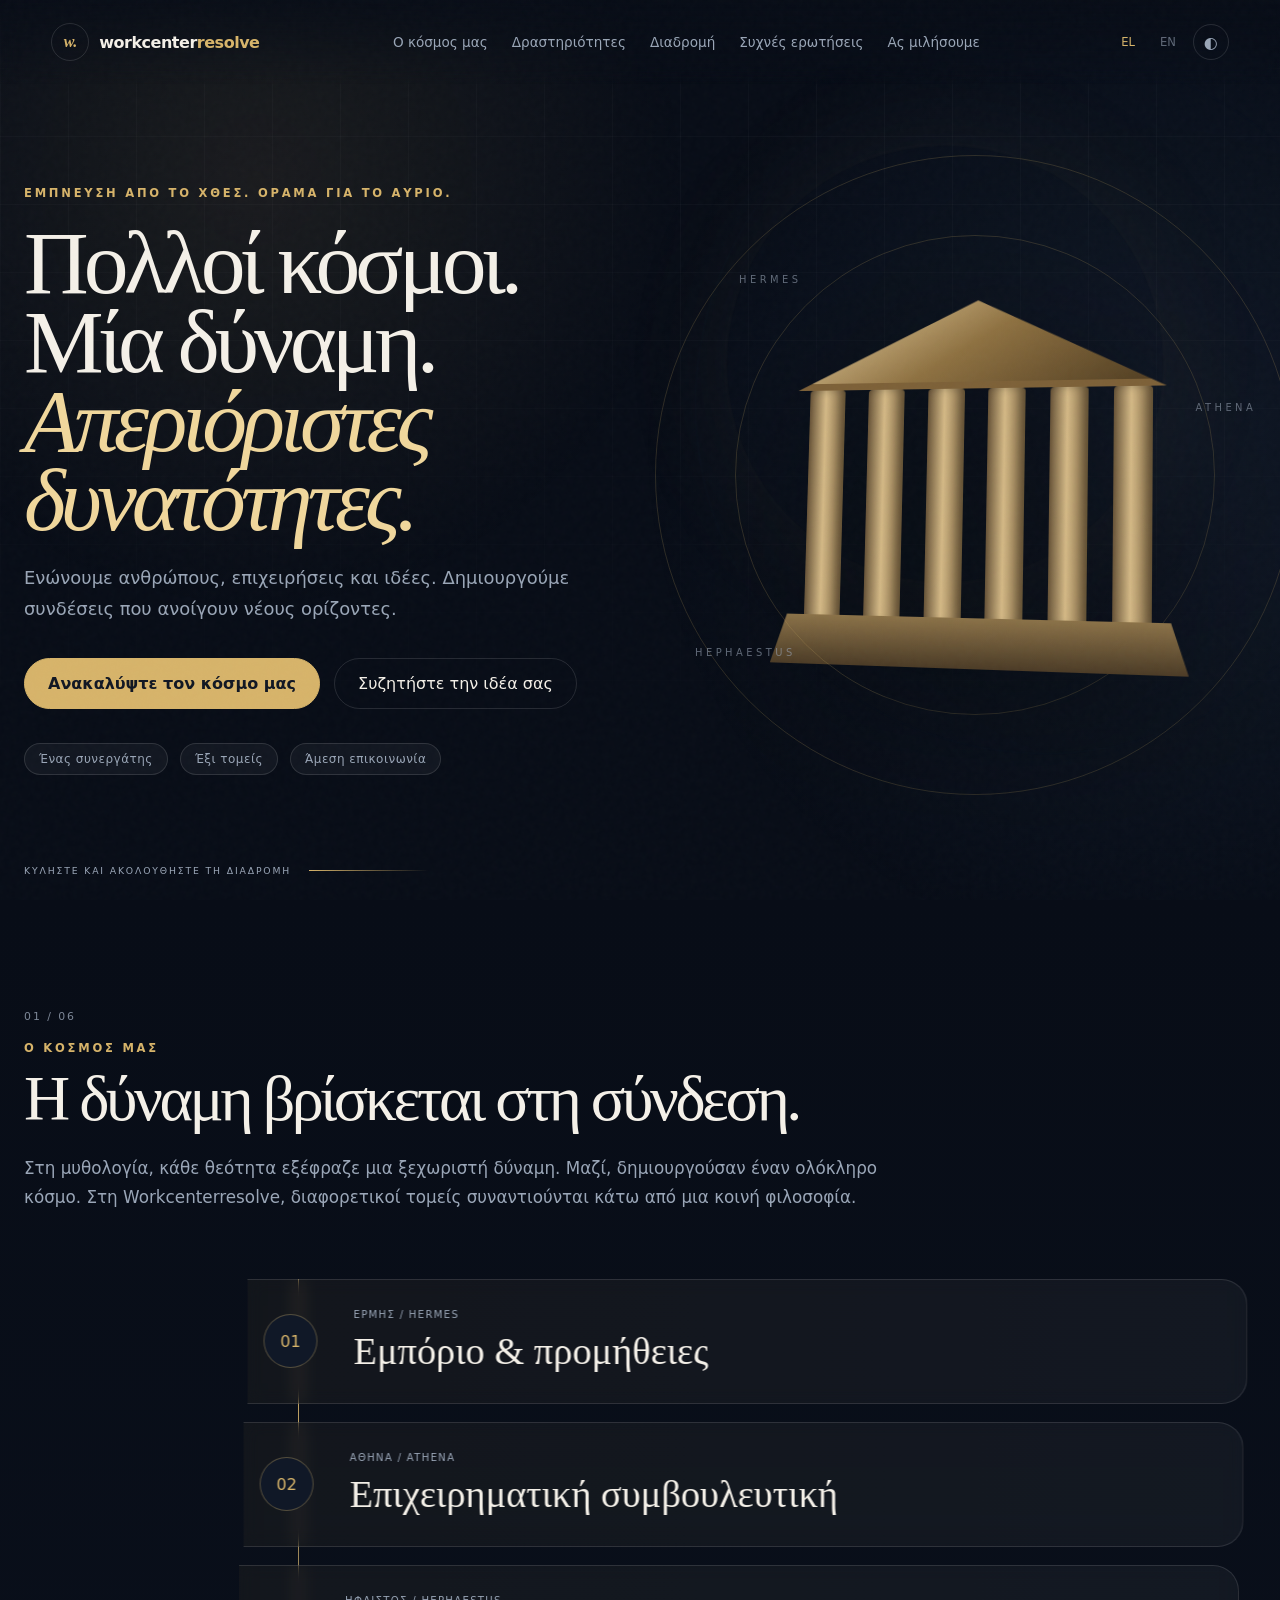
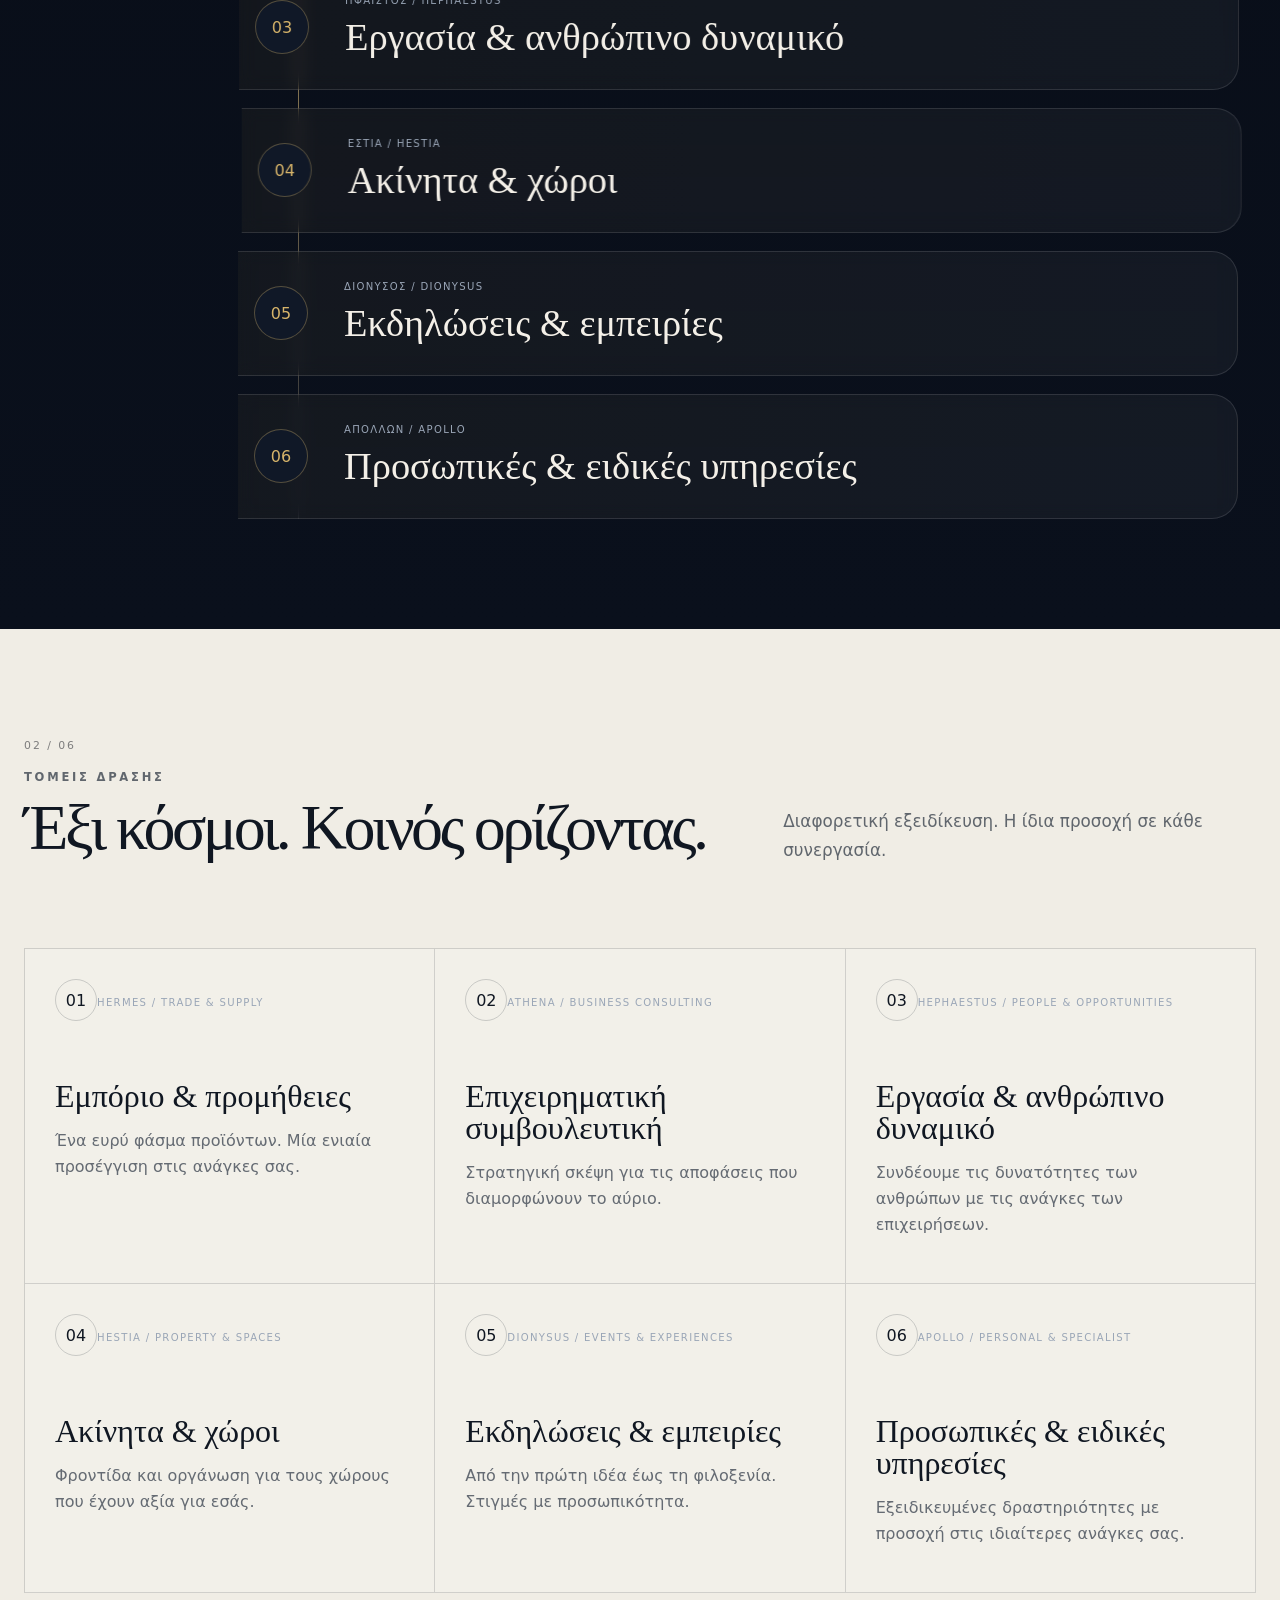
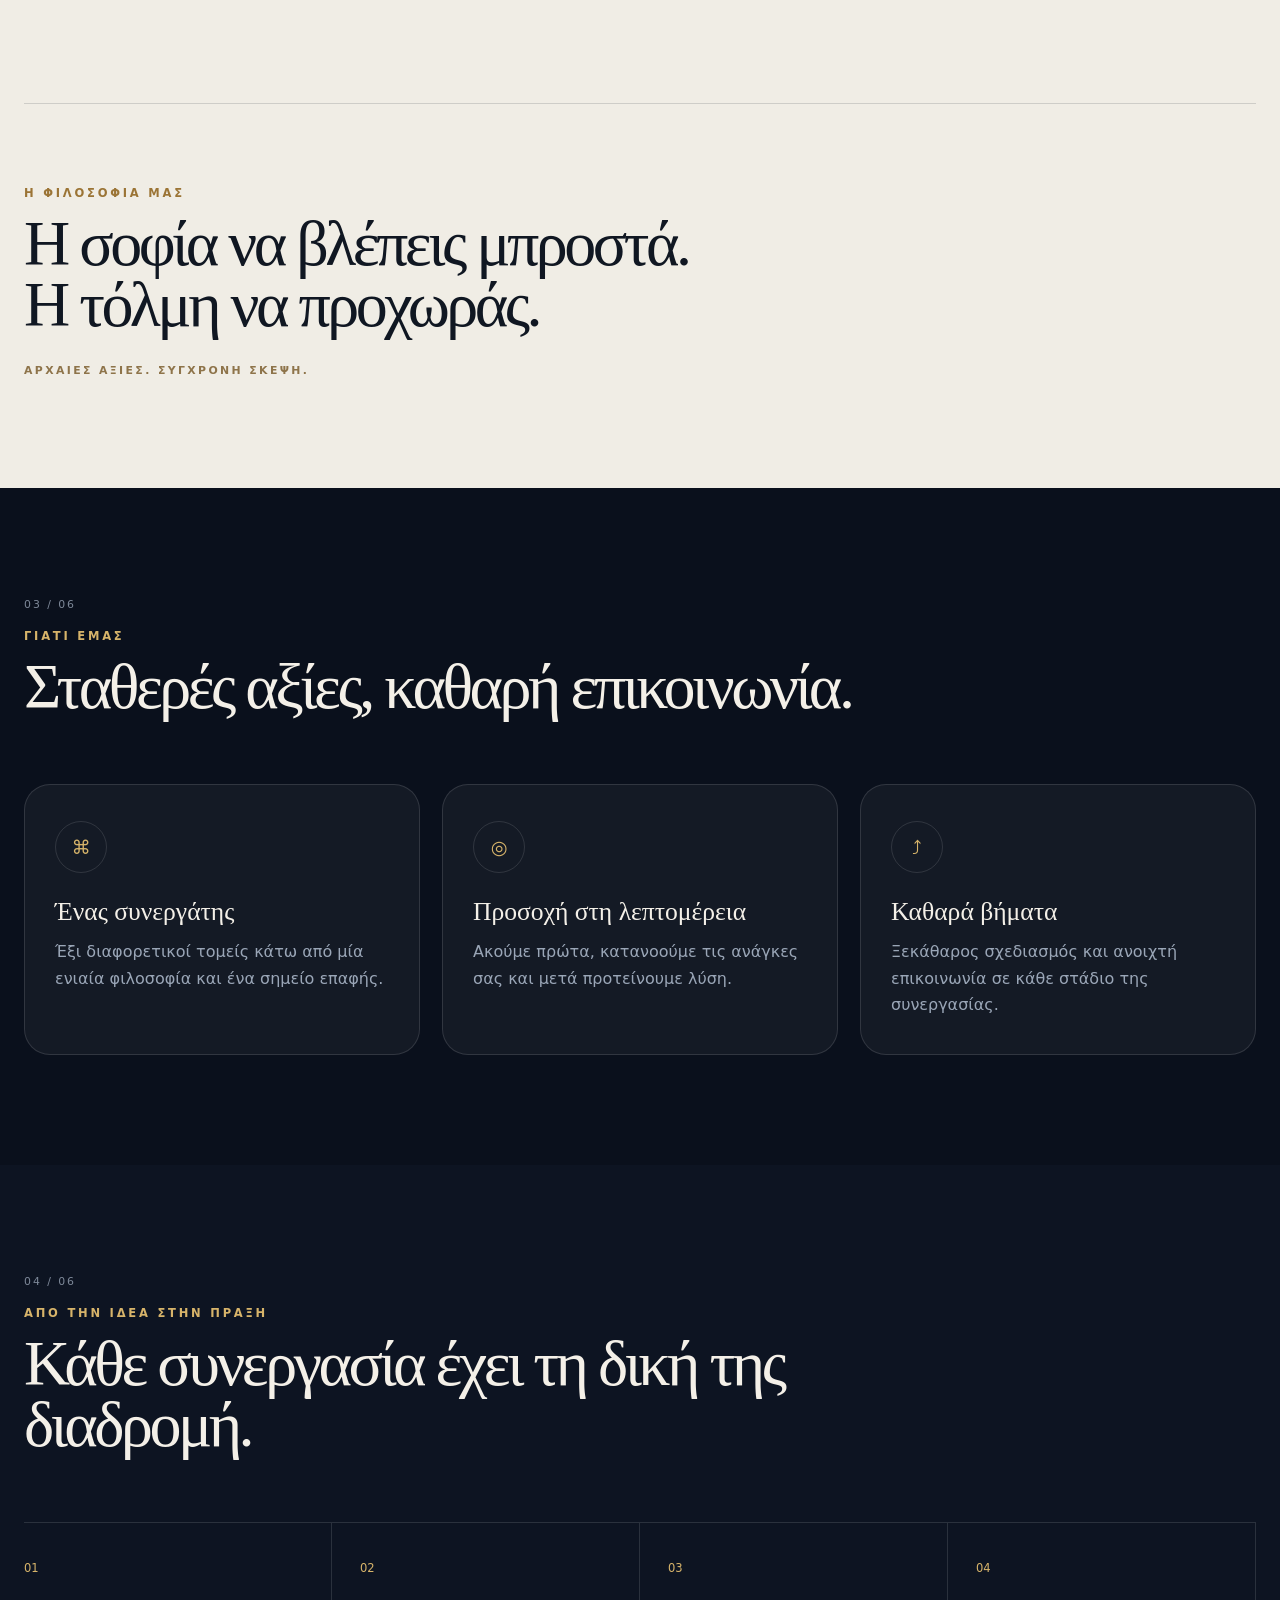
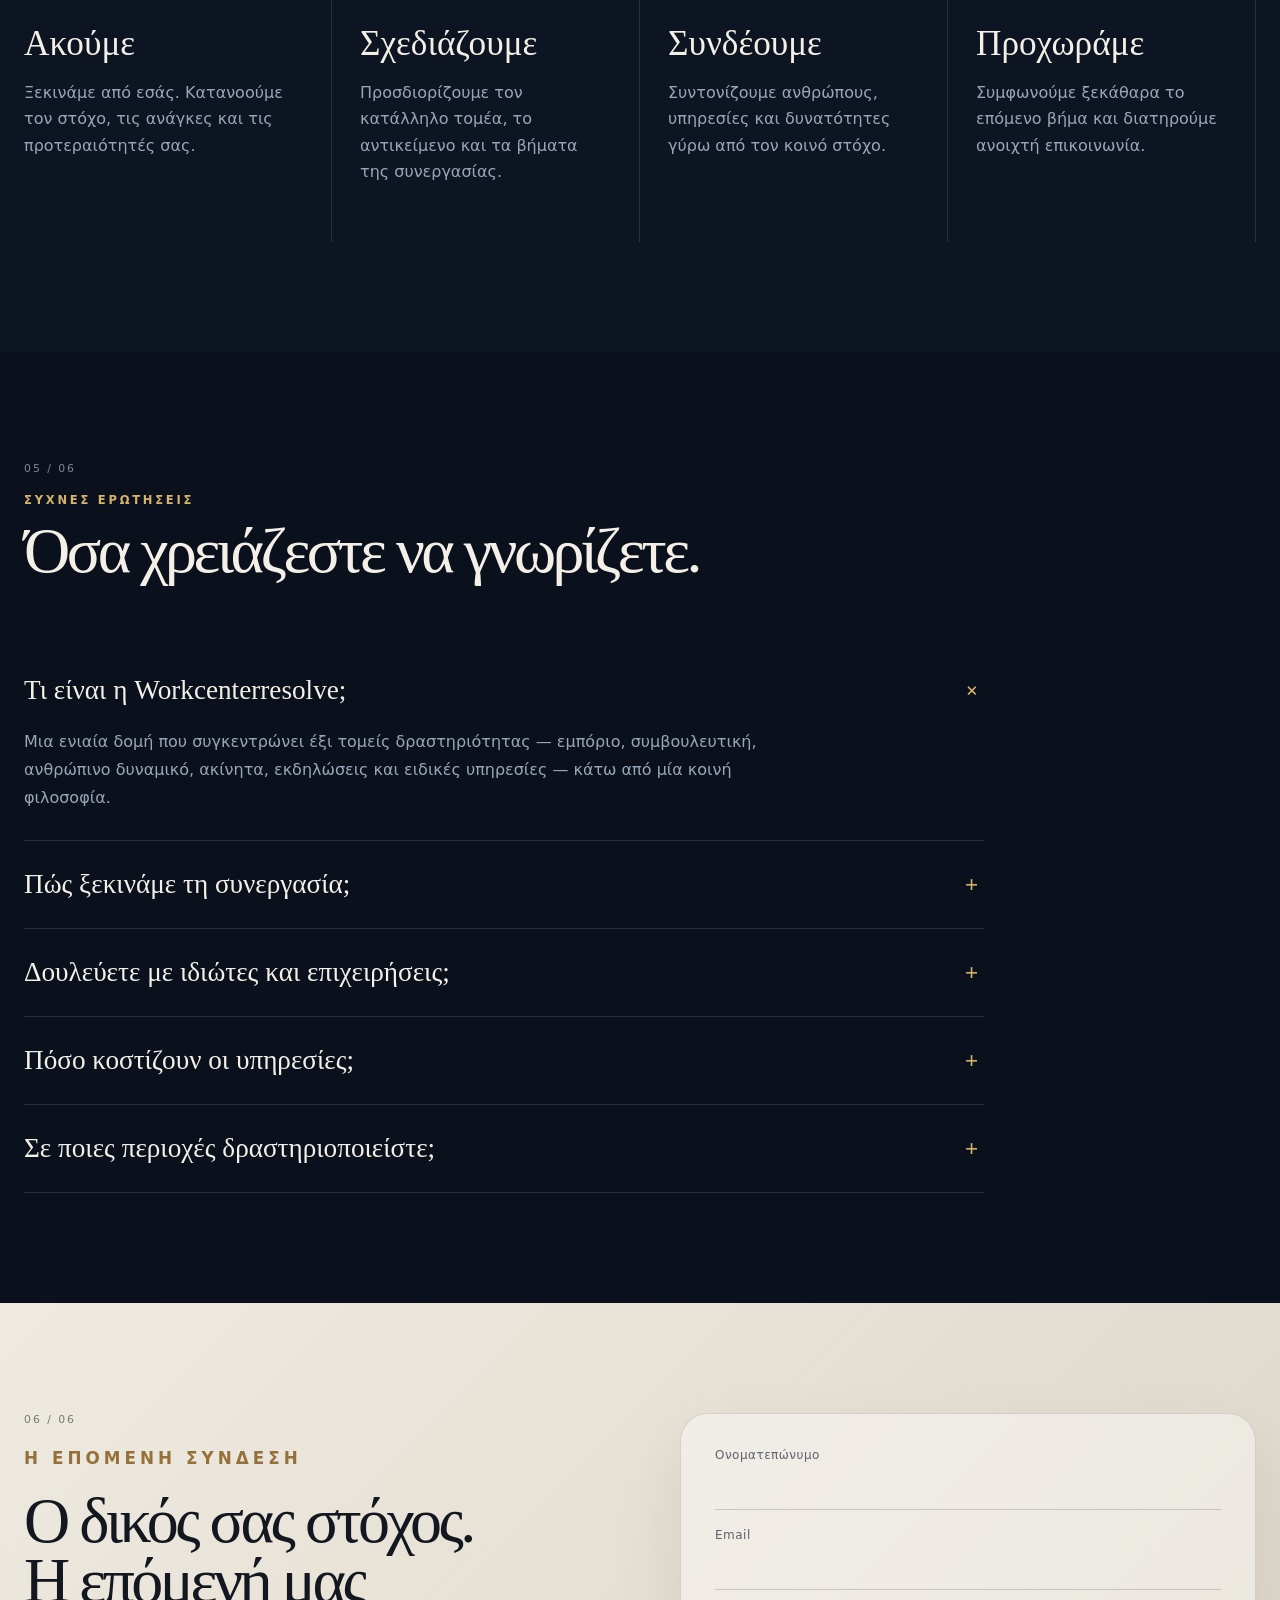
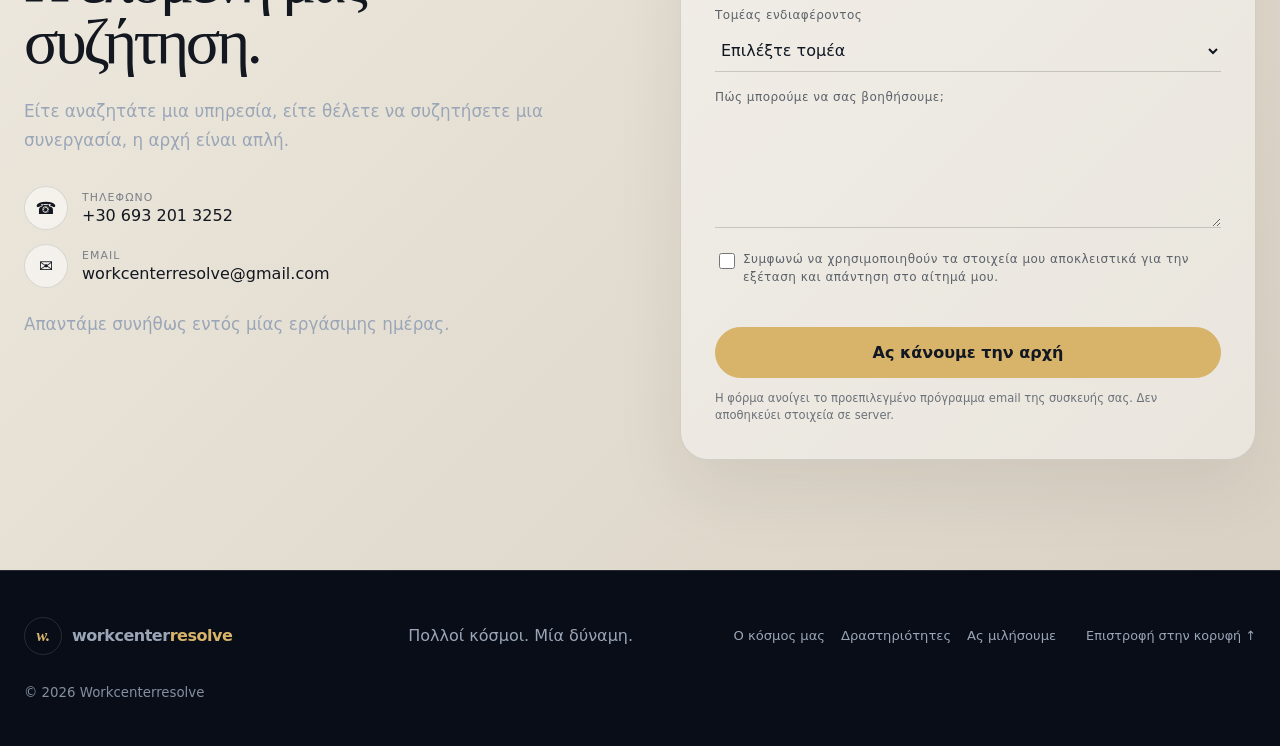
==== index.html @ c51d297a "Add Workcenterresolve bilingual static site Enriched, user-friendly site: EL/EN switch, light/dark t" ====
<!doctype html>
<html lang="el" data-lang="el">
<head>
  <meta charset="utf-8" />
  <meta name="viewport" content="width=device-width,initial-scale=1,viewport-fit=cover" />
  <meta name="theme-color" content="#080d17" />
  <meta name="description" content="Workcenterresolve — People. Business. Possibilities. Έξι τομείς, μία κοινή φιλοσοφία. Ένας κόσμος δυνατοτήτων." />
  <meta name="keywords" content="workcenterresolve, εμπόριο, συμβουλευτική, ανθρώπινο δυναμικό, ακίνητα, εκδηλώσεις, υπηρεσίες" />
  <meta property="og:type" content="website" />
  <meta property="og:title" content="Workcenterresolve — Ένας κόσμος δυνατοτήτων" />
  <meta property="og:description" content="Ενώνουμε ανθρώπους, επιχειρήσεις και ιδέες. Έξι τομείς δράσης, μία ενιαία προσέγγιση." />
  <meta property="og:image" content="assets/og.svg" />
  <meta name="twitter:card" content="summary_large_image" />
  <title>Workcenterresolve — Ένας κόσμος δυνατοτήτων</title>
  <link rel="icon" href="assets/favicon.svg" type="image/svg+xml" />
  <link rel="stylesheet" href="assets/style.css" />
</head>
<body>
  <a class="skip-link" href="#main" data-i18n="a11y.skip">Μετάβαση στο περιεχόμενο</a>
  <div class="noise" aria-hidden="true"></div>
  <div class="progress" id="progress" aria-hidden="true"></div>

  <header class="site-header" id="top">
    <a class="brand" href="#top" aria-label="Workcenterresolve">
      <span class="brand-mark">w.</span>
      <span class="brand-name">workcenter<span>resolve</span></span>
    </a>

    <nav class="desktop-nav" aria-label="Κύρια πλοήγηση">
      <a href="#world" data-i18n="nav.world">Ο κόσμος μας</a>
      <a href="#domains" data-i18n="nav.domains">Δραστηριότητες</a>
      <a href="#process" data-i18n="nav.process">Διαδρομή</a>
      <a href="#faq" data-i18n="nav.faq">Συχνές ερωτήσεις</a>
      <a href="#contact" data-i18n="nav.contact">Ας μιλήσουμε</a>
    </nav>

    <div class="header-actions">
      <button class="lang-btn active" type="button" data-lang-switch="el" aria-label="Ελληνικά">EL</button>
      <button class="lang-btn" type="button" data-lang-switch="en" aria-label="English">EN</button>
      <button class="theme-btn" id="themeBtn" type="button" aria-label="Εναλλαγή φωτεινής/σκοτεινής προβολής" title="Light / Dark">
        <span class="theme-icon" aria-hidden="true">◐</span>
      </button>
      <button class="menu-btn" id="menuBtn" aria-label="Μενού" aria-expanded="false">
        <span></span><span></span>
      </button>
    </div>
  </header>

  <div class="mobile-menu" id="mobileMenu" aria-hidden="true">
    <a href="#world" data-i18n="nav.world">Ο κόσμος μας</a>
    <a href="#domains" data-i18n="nav.domains">Δραστηριότητες</a>
    <a href="#process" data-i18n="nav.process">Διαδρομή</a>
    <a href="#faq" data-i18n="nav.faq">Συχνές ερωτήσεις</a>
    <a href="#contact" data-i18n="nav.contact">Ας μιλήσουμε</a>
  </div>

  <main id="main">
    <section class="hero" aria-labelledby="hero-title">
      <div class="hero-grid" aria-hidden="true"></div>
      <div class="orb orb-a" aria-hidden="true"></div>
      <div class="orb orb-b" aria-hidden="true"></div>

      <div class="hero-copy">
        <p class="eyebrow" data-i18n="hero.kicker">ΕΜΠΝΕΥΣΗ ΑΠΟ ΤΟ ΧΘΕΣ. ΟΡΑΜΑ ΓΙΑ ΤΟ ΑΥΡΙΟ.</p>
        <h1 id="hero-title">
          <span data-i18n="hero.line1">Πολλοί κόσμοι.</span>
          <span data-i18n="hero.line2">Μία δύναμη.</span>
          <em data-i18n="hero.line3">Απεριόριστες δυνατότητες.</em>
        </h1>
        <p class="hero-text" data-i18n="hero.text">
          Ενώνουμε ανθρώπους, επιχειρήσεις και ιδέες. Δημιουργούμε συνδέσεις που ανοίγουν νέους ορίζοντες.
        </p>
        <div class="hero-actions">
          <a class="btn primary" href="#world" data-i18n="hero.cta1">Ανακαλύψτε τον κόσμο μας</a>
          <a class="btn ghost" href="#contact" data-i18n="hero.cta2">Συζητήστε την ιδέα σας</a>
        </div>
        <ul class="hero-badges">
          <li data-i18n="badge.one">Ένας συνεργάτης</li>
          <li data-i18n="badge.two">Έξι τομείς</li>
          <li data-i18n="badge.three">Άμεση επικοινωνία</li>
        </ul>
      </div>

      <div class="mythic-stage" aria-hidden="true">
        <div class="halo halo-1"></div>
        <div class="halo halo-2"></div>
        <div class="temple">
          <div class="pediment"></div>
          <div class="columns">
            <i></i><i></i><i></i><i></i><i></i><i></i>
          </div>
          <div class="base"></div>
        </div>
        <div class="floating-word fw1">HERMES</div>
        <div class="floating-word fw2">ATHENA</div>
        <div class="floating-word fw3">HEPHAESTUS</div>
      </div>

      <div class="scroll-cue">
        <span data-i18n="hero.scroll">ΚΥΛΗΣΤΕ ΚΑΙ ΑΚΟΛΟΥΘΗΣΤΕ ΤΗ ΔΙΑΔΡΟΜΗ</span>
        <div class="scroll-line"></div>
      </div>
    </section>

    <section class="journey" id="world">
      <div class="section-head">
        <span class="section-index">01 / 06</span>
        <p class="eyebrow" data-i18n="world.kicker">Ο ΚΟΣΜΟΣ ΜΑΣ</p>
        <h2 data-i18n="world.title">Η δύναμη βρίσκεται στη σύνδεση.</h2>
        <p data-i18n="world.text">
          Στη μυθολογία, κάθε θεότητα εξέφραζε μια ξεχωριστή δύναμη. Μαζί, δημιουργούσαν έναν ολόκληρο κόσμο.
          Στη Workcenterresolve, διαφορετικοί τομείς συναντιούνται κάτω από μια κοινή φιλοσοφία.
        </p>
      </div>

      <div class="path-wrap">
        <div class="path-line" aria-hidden="true"></div>
        <article class="deity-card reveal" data-depth="0.8">
          <span class="num">01</span><div><small>ΕΡΜΗΣ / HERMES</small><h3 data-i18n="domain.trade">Εμπόριο &amp; προμήθειες</h3></div>
        </article>
        <article class="deity-card reveal" data-depth="1.0">
          <span class="num">02</span><div><small>ΑΘΗΝΑ / ATHENA</small><h3 data-i18n="domain.consulting">Επιχειρηματική συμβουλευτική</h3></div>
        </article>
        <article class="deity-card reveal" data-depth="1.2">
          <span class="num">03</span><div><small>ΗΦΑΙΣΤΟΣ / HEPHAESTUS</small><h3 data-i18n="domain.people">Εργασία &amp; ανθρώπινο δυναμικό</h3></div>
        </article>
        <article class="deity-card reveal" data-depth="0.9">
          <span class="num">04</span><div><small>ΕΣΤΙΑ / HESTIA</small><h3 data-i18n="domain.property">Ακίνητα &amp; χώροι</h3></div>
        </article>
        <article class="deity-card reveal" data-depth="1.1">
          <span class="num">05</span><div><small>ΔΙΟΝΥΣΟΣ / DIONYSUS</small><h3 data-i18n="domain.events">Εκδηλώσεις &amp; εμπειρίες</h3></div>
        </article>
        <article class="deity-card reveal" data-depth="1.3">
          <span class="num">06</span><div><small>ΑΠΟΛΛΩΝ / APOLLO</small><h3 data-i18n="domain.special">Προσωπικές &amp; ειδικές υπηρεσίες</h3></div>
        </article>
      </div>
    </section>

    <section class="domains" id="domains">
      <div class="section-head split">
        <div>
          <span class="section-index">02 / 06</span>
          <p class="eyebrow" data-i18n="domains.kicker">ΤΟΜΕΙΣ ΔΡΑΣΗΣ</p>
          <h2 data-i18n="domains.title">Έξι κόσμοι. Κοινός ορίζοντας.</h2>
        </div>
        <p data-i18n="domains.text">Διαφορετική εξειδίκευση. Η ίδια προσοχή σε κάθε συνεργασία.</p>
      </div>

      <div class="domain-grid">
        <article class="domain-tile reveal">
          <span>01</span><small>HERMES / TRADE &amp; SUPPLY</small>
          <h3 data-i18n="domain.trade">Εμπόριο &amp; προμήθειες</h3>
          <p data-i18n="domain.tradeText">Ένα ευρύ φάσμα προϊόντων. Μία ενιαία προσέγγιση στις ανάγκες σας.</p>
        </article>
        <article class="domain-tile reveal">
          <span>02</span><small>ATHENA / BUSINESS CONSULTING</small>
          <h3 data-i18n="domain.consulting">Επιχειρηματική συμβουλευτική</h3>
          <p data-i18n="domain.consultingText">Στρατηγική σκέψη για τις αποφάσεις που διαμορφώνουν το αύριο.</p>
        </article>
        <article class="domain-tile reveal">
          <span>03</span><small>HEPHAESTUS / PEOPLE &amp; OPPORTUNITIES</small>
          <h3 data-i18n="domain.people">Εργασία &amp; ανθρώπινο δυναμικό</h3>
          <p data-i18n="domain.peopleText">Συνδέουμε τις δυνατότητες των ανθρώπων με τις ανάγκες των επιχειρήσεων.</p>
        </article>
        <article class="domain-tile reveal">
          <span>04</span><small>HESTIA / PROPERTY &amp; SPACES</small>
          <h3 data-i18n="domain.property">Ακίνητα &amp; χώροι</h3>
          <p data-i18n="domain.propertyText">Φροντίδα και οργάνωση για τους χώρους που έχουν αξία για εσάς.</p>
        </article>
        <article class="domain-tile reveal">
          <span>05</span><small>DIONYSUS / EVENTS &amp; EXPERIENCES</small>
          <h3 data-i18n="domain.events">Εκδηλώσεις &amp; εμπειρίες</h3>
          <p data-i18n="domain.eventsText">Από την πρώτη ιδέα έως τη φιλοξενία. Στιγμές με προσωπικότητα.</p>
        </article>
        <article class="domain-tile reveal">
          <span>06</span><small>APOLLO / PERSONAL &amp; SPECIALIST</small>
          <h3 data-i18n="domain.special">Προσωπικές &amp; ειδικές υπηρεσίες</h3>
          <p data-i18n="domain.specialText">Εξειδικευμένες δραστηριότητες με προσοχή στις ιδιαίτερες ανάγκες σας.</p>
        </article>
      </div>

      <div class="philosophy">
        <p class="eyebrow" data-i18n="philosophy.kicker">Η ΦΙΛΟΣΟΦΙΑ ΜΑΣ</p>
        <h2 data-i18n="philosophy.title">Η σοφία να βλέπεις μπροστά.<br>Η τόλμη να προχωράς.</h2>
        <strong data-i18n="philosophy.tag">ΑΡΧΑΙΕΣ ΑΞΙΕΣ. ΣΥΓΧΡΟΝΗ ΣΚΕΨΗ.</strong>
      </div>
    </section>

    <section class="values" id="values">
      <div class="section-head">
        <span class="section-index">03 / 06</span>
        <p class="eyebrow" data-i18n="values.kicker">ΓΙΑΤΙ ΕΜΑΣ</p>
        <h2 data-i18n="values.title">Σταθερές αξίες, καθαρή επικοινωνία.</h2>
      </div>
      <div class="values-grid">
        <article class="value-card reveal">
          <span class="value-ico" aria-hidden="true">⌘</span>
          <h3 data-i18n="values.oneTitle">Ένας συνεργάτης</h3>
          <p data-i18n="values.oneText">Έξι διαφορετικοί τομείς κάτω από μία ενιαία φιλοσοφία και ένα σημείο επαφής.</p>
        </article>
        <article class="value-card reveal">
          <span class="value-ico" aria-hidden="true">◎</span>
          <h3 data-i18n="values.twoTitle">Προσοχή στη λεπτομέρεια</h3>
          <p data-i18n="values.twoText">Ακούμε πρώτα, κατανοούμε τις ανάγκες σας και μετά προτείνουμε λύση.</p>
        </article>
        <article class="value-card reveal">
          <span class="value-ico" aria-hidden="true">⤴</span>
          <h3 data-i18n="values.threeTitle">Καθαρά βήματα</h3>
          <p data-i18n="values.threeText">Ξεκάθαρος σχεδιασμός και ανοιχτή επικοινωνία σε κάθε στάδιο της συνεργασίας.</p>
        </article>
      </div>
    </section>

    <section class="process" id="process">
      <div class="section-head">
        <span class="section-index">04 / 06</span>
        <p class="eyebrow" data-i18n="process.kicker">ΑΠΟ ΤΗΝ ΙΔΕΑ ΣΤΗΝ ΠΡΑΞΗ</p>
        <h2 data-i18n="process.title">Κάθε συνεργασία έχει τη δική της διαδρομή.</h2>
      </div>

      <div class="process-grid">
        <article class="reveal"><span>01</span><h3 data-i18n="process.listen">Ακούμε</h3><p data-i18n="process.listenText">Ξεκινάμε από εσάς. Κατανοούμε τον στόχο, τις ανάγκες και τις προτεραιότητές σας.</p></article>
        <article class="reveal"><span>02</span><h3 data-i18n="process.design">Σχεδιάζουμε</h3><p data-i18n="process.designText">Προσδιορίζουμε τον κατάλληλο τομέα, το αντικείμενο και τα βήματα της συνεργασίας.</p></article>
        <article class="reveal"><span>03</span><h3 data-i18n="process.connect">Συνδέουμε</h3><p data-i18n="process.connectText">Συντονίζουμε ανθρώπους, υπηρεσίες και δυνατότητες γύρω από τον κοινό στόχο.</p></article>
        <article class="reveal"><span>04</span><h3 data-i18n="process.forward">Προχωράμε</h3><p data-i18n="process.forwardText">Συμφωνούμε ξεκάθαρα το επόμενο βήμα και διατηρούμε ανοιχτή επικοινωνία.</p></article>
      </div>
    </section>

    <section class="faq" id="faq">
      <div class="section-head">
        <span class="section-index">05 / 06</span>
        <p class="eyebrow" data-i18n="faq.kicker">ΣΥΧΝΕΣ ΕΡΩΤΗΣΕΙΣ</p>
        <h2 data-i18n="faq.title">Όσα χρειάζεστε να γνωρίζετε.</h2>
      </div>

      <div class="faq-list">
        <details class="faq-item reveal" open>
          <summary data-i18n="faq.q1">Τι είναι η Workcenterresolve;</summary>
          <p data-i18n="faq.a1">Μια ενιαία δομή που συγκεντρώνει έξι τομείς δραστηριότητας — εμπόριο, συμβουλευτική, ανθρώπινο δυναμικό, ακίνητα, εκδηλώσεις και ειδικές υπηρεσίες — κάτω από μία κοινή φιλοσοφία.</p>
        </details>
        <details class="faq-item reveal">
          <summary data-i18n="faq.q2">Πώς ξεκινάμε τη συνεργασία;</summary>
          <p data-i18n="faq.a2">Συμπληρώνετε τη φόρμα επικοινωνίας ή μας τηλεφωνείτε. Συζητάμε τον στόχο σας και προτείνουμε τον κατάλληλο τομέα και τα επόμενα βήματα.</p>
        </details>
        <details class="faq-item reveal">
          <summary data-i18n="faq.q3">Δουλεύετε με ιδιώτες και επιχειρήσεις;</summary>
          <p data-i18n="faq.a3">Ναι. Εξυπηρετούμε τόσο ιδιώτες όσο και επιχειρήσεις, με την ίδια προσοχή στη λεπτομέρεια.</p>
        </details>
        <details class="faq-item reveal">
          <summary data-i18n="faq.q4">Πόσο κοστίζουν οι υπηρεσίες;</summary>
          <p data-i18n="faq.a4">Το κόστος εξαρτάται από το αντικείμενο και το εύρος της συνεργασίας. Μετά την πρώτη συζήτηση λαμβάνετε ξεκάθαρη ενημέρωση.</p>
        </details>
        <details class="faq-item reveal">
          <summary data-i18n="faq.q5">Σε ποιες περιοχές δραστηριοποιείστε;</summary>
          <p data-i18n="faq.a5">Ξεκινάμε από την Ελλάδα, με δυνατότητα συνεργασίας και σε απομακρυσμένα έργα. Επικοινωνήστε μαζί μας για να το συζητήσουμε.</p>
        </details>
      </div>
    </section>

    <section class="contact" id="contact">
      <div class="contact-copy">
        <span class="section-index">06 / 06</span>
        <p class="eyebrow" data-i18n="contact.kicker">Η ΕΠΟΜΕΝΗ ΣΥΝΔΕΣΗ</p>
        <h2 data-i18n="contact.title">Ο δικός σας στόχος.<br>Η επόμενή μας συζήτηση.</h2>
        <p data-i18n="contact.text">Είτε αναζητάτε μια υπηρεσία, είτε θέλετε να συζητήσετε μια συνεργασία, η αρχή είναι απλή.</p>
        <div class="contact-direct">
          <a href="tel:+306932013252">
            <span class="cd-ico" aria-hidden="true">☎</span>
            <span><small data-i18n="contact.phone">Τηλέφωνο</small>+30 693 201 3252</span>
          </a>
          <a href="mailto:workcenterresolve@gmail.com">
            <span class="cd-ico" aria-hidden="true">✉</span>
            <span><small data-i18n="contact.email">Email</small>workcenterresolve@gmail.com</span>
          </a>
        </div>
        <p class="contact-hours" data-i18n="contact.hours">Απαντάμε συνήθως εντός μίας εργάσιμης ημέρας.</p>
      </div>

      <form class="contact-form" id="contactForm" novalidate>
        <label>
          <span data-i18n="form.name">Ονοματεπώνυμο</span>
          <input name="name" type="text" autocomplete="name" required />
        </label>
        <label>
          <span data-i18n="form.email">Email</span>
          <input name="email" type="email" autocomplete="email" required />
        </label>
        <label>
          <span data-i18n="form.area">Τομέας ενδιαφέροντος</span>
          <select name="area" required>
            <option value="" data-i18n="form.choose">Επιλέξτε τομέα</option>
            <option data-i18n="domain.trade">Εμπόριο &amp; προμήθειες</option>
            <option data-i18n="domain.consulting">Επιχειρηματική συμβουλευτική</option>
            <option data-i18n="domain.people">Εργασία &amp; ανθρώπινο δυναμικό</option>
            <option data-i18n="domain.property">Ακίνητα &amp; χώροι</option>
            <option data-i18n="domain.events">Εκδηλώσεις &amp; εμπειρίες</option>
            <option data-i18n="domain.special">Προσωπικές &amp; ειδικές υπηρεσίες</option>
          </select>
        </label>
        <label>
          <span data-i18n="form.message">Πώς μπορούμε να σας βοηθήσουμε;</span>
          <textarea name="message" rows="5" required></textarea>
        </label>
        <label class="check">
          <input name="consent" type="checkbox" required />
          <span data-i18n="form.consent">Συμφωνώ να χρησιμοποιηθούν τα στοιχεία μου αποκλειστικά για την εξέταση και απάντηση στο αίτημά μου.</span>
        </label>
        <p class="form-error" id="formError" role="alert" aria-live="polite"></p>
        <button class="btn primary full" type="submit" data-i18n="form.submit">Ας κάνουμε την αρχή</button>
        <p class="form-note" data-i18n="form.note">Η φόρμα ανοίγει το προεπιλεγμένο πρόγραμμα email της συσκευής σας. Δεν αποθηκεύει στοιχεία σε server.</p>
      </form>
    </section>
  </main>

  <footer>
    <a class="brand" href="#top">
      <span class="brand-mark">w.</span>
      <span class="brand-name">workcenter<span>resolve</span></span>
    </a>
    <p data-i18n="footer.tag">Πολλοί κόσμοι. Μία δύναμη.</p>
    <nav class="footer-links" aria-label="Σύνδεσμοι υποσέλιδου">
      <a href="#world" data-i18n="nav.world">Ο κόσμος μας</a>
      <a href="#domains" data-i18n="nav.domains">Δραστηριότητες</a>
      <a href="#contact" data-i18n="nav.contact">Ας μιλήσουμε</a>
    </nav>
    <a href="#top" data-i18n="footer.top">Επιστροφή στην κορυφή ↑</a>
    <small>© <span id="year">2026</span> Workcenterresolve</small>
  </footer>

  <button class="to-top" id="toTop" type="button" aria-label="Επιστροφή στην κορυφή" hidden>↑</button>

  <script src="assets/app.js"></script>
</body>
</html>
---- assets/style.css ----
:root{
  --bg:#080d17; --bg2:#0d1422; --text:#f4f0e8; --muted:#9aa6b7;
  --gold:#d7b46a; --gold2:#f0d79c; --line:rgba(255,255,255,.12);
  --card:rgba(255,255,255,.045); --radius:26px; --max:1320px;
  --surface:#0a101c; --surface-2:#101827;
  --hero-grad-1:rgba(215,180,106,.09); --hero-grad-2:rgba(68,102,143,.12);
}
html[data-theme="light"]{
  --bg:#f5f1e8; --bg2:#eae3d6; --text:#141a24; --muted:#5b6470;
  --gold:#9b7435; --gold2:#7d5f2c; --line:rgba(16,23,34,.16);
  --card:rgba(16,23,34,.04); --surface:#efe9dc; --surface-2:#e6dfd0;
  --hero-grad-1:rgba(155,116,53,.14); --hero-grad-2:rgba(68,102,143,.10);
}
*{box-sizing:border-box}
html{scroll-behavior:smooth}
body{margin:0;background:var(--bg);color:var(--text);font-family:Inter,ui-sans-serif,system-ui,-apple-system,BlinkMacSystemFont,"Segoe UI",sans-serif;overflow-x:hidden;transition:background .4s,color .4s}
body::before{content:"";position:fixed;inset:0;background:
radial-gradient(circle at 20% 20%,var(--hero-grad-1),transparent 27rem),
radial-gradient(circle at 90% 50%,var(--hero-grad-2),transparent 32rem);
pointer-events:none;z-index:-2;transition:background .4s}
a{color:inherit;text-decoration:none}
button,input,textarea,select{font:inherit}
.noise{position:fixed;inset:0;pointer-events:none;opacity:.17;z-index:50;background-image:url("data:image/svg+xml,%3Csvg viewBox='0 0 180 180' xmlns='http://www.w3.org/2000/svg'%3E%3Cfilter id='n'%3E%3CfeTurbulence type='fractalNoise' baseFrequency='.8' numOctaves='4' stitchTiles='stitch'/%3E%3C/filter%3E%3Crect width='100%25' height='100%25' filter='url(%23n)' opacity='.12'/%3E%3C/svg%3E")}
.progress{position:fixed;top:0;left:0;height:2px;width:0;background:linear-gradient(90deg,var(--gold),#fff);z-index:100}

.skip-link{position:fixed;left:16px;top:-60px;z-index:200;background:var(--gold);color:#111723;padding:10px 16px;border-radius:10px;transition:top .2s;font-size:.85rem}
.skip-link:focus{top:14px}

.site-header{position:fixed;top:0;left:0;width:100%;height:84px;padding:0 clamp(22px,4vw,64px);display:flex;align-items:center;justify-content:space-between;z-index:40;background:linear-gradient(180deg,rgba(8,13,23,.86),rgba(8,13,23,0));backdrop-filter:blur(8px);transition:background .4s}
html[data-theme="light"] .site-header{background:linear-gradient(180deg,rgba(245,241,232,.9),rgba(245,241,232,0))}
.brand{display:flex;align-items:center;gap:10px;font-weight:700;letter-spacing:-.03em}
.brand-mark{display:grid;place-items:center;width:38px;height:38px;border-radius:50%;border:1px solid var(--line);color:var(--gold);font-family:Georgia,serif;font-style:italic}
.brand-name span{color:var(--gold)}
.desktop-nav{display:flex;gap:24px;font-size:.85rem;color:var(--muted)}
.desktop-nav a{position:relative}
.desktop-nav a::after{content:"";position:absolute;left:0;bottom:-7px;width:0;height:1px;background:var(--gold);transition:.3s}
.desktop-nav a:hover::after{width:100%}
.header-actions{display:flex;align-items:center;gap:9px}
.lang-btn,.menu-btn,.theme-btn{background:transparent;color:var(--muted);border:0;cursor:pointer}
.lang-btn{font-size:.72rem;padding:8px;opacity:.6}
.lang-btn.active{opacity:1;color:var(--gold)}
.theme-btn{width:36px;height:36px;display:grid;place-items:center;border-radius:50%;border:1px solid var(--line);font-size:1rem}
.theme-btn:hover{color:var(--gold)}
.menu-btn{display:none;width:36px;height:36px;position:relative}
.menu-btn span{position:absolute;left:8px;right:8px;height:1px;background:var(--text);transition:.25s}
.menu-btn span:first-child{top:13px}.menu-btn span:last-child{top:21px}
.menu-btn.active span:first-child{transform:translateY(4px) rotate(45deg)}
.menu-btn.active span:last-child{transform:translateY(-4px) rotate(-45deg)}
.mobile-menu{position:fixed;inset:84px 0 auto 0;padding:20px 24px 28px;display:none;flex-direction:column;gap:18px;background:var(--bg);z-index:35;border-top:1px solid var(--line)}
.mobile-menu.open{display:flex}

.hero{min-height:100svh;position:relative;display:grid;align-items:center;grid-template-columns:minmax(0,1.05fr) minmax(340px,.95fr);padding:140px max(24px,calc((100vw - var(--max))/2)) 90px;gap:50px;overflow:hidden}
.hero-grid{position:absolute;inset:0;background-image:linear-gradient(rgba(255,255,255,.025) 1px,transparent 1px),linear-gradient(90deg,rgba(255,255,255,.025) 1px,transparent 1px);background-size:68px 68px;mask-image:linear-gradient(to bottom,black 20%,transparent 95%)}
html[data-theme="light"] .hero-grid{background-image:linear-gradient(rgba(16,23,34,.05) 1px,transparent 1px),linear-gradient(90deg,rgba(16,23,34,.05) 1px,transparent 1px)}
.orb{position:absolute;border-radius:50%;filter:blur(1px);opacity:.45}
.orb-a{width:440px;height:440px;border:1px solid rgba(215,180,106,.15);right:9%;top:16%;box-shadow:0 0 160px rgba(215,180,106,.12)}
.orb-b{width:700px;height:700px;border:1px solid rgba(106,140,215,.08);right:-9%;top:6%}
.hero-copy{position:relative;z-index:3;max-width:760px}
.eyebrow{font-size:.72rem;letter-spacing:.24em;color:var(--gold);font-weight:700}
.hero h1,.section-head h2,.philosophy h2,.contact h2{font-family:Georgia,"Times New Roman",serif;font-weight:400;letter-spacing:-.055em}
.hero h1{font-size:clamp(3.2rem,7vw,7.6rem);line-height:.88;margin:24px 0}
.hero h1 span,.hero h1 em{display:block}
.hero h1 em{color:var(--gold2);font-weight:400}
.hero-text{max-width:660px;color:var(--muted);font-size:clamp(1rem,1.4vw,1.2rem);line-height:1.7}
.hero-actions{display:flex;gap:14px;flex-wrap:wrap;margin-top:34px}
.hero-badges{list-style:none;display:flex;flex-wrap:wrap;gap:12px;padding:0;margin:34px 0 0}
.hero-badges li{font-size:.75rem;letter-spacing:.04em;color:var(--muted);border:1px solid var(--line);border-radius:999px;padding:8px 14px;background:var(--card)}
.btn{display:inline-flex;align-items:center;justify-content:center;border-radius:999px;padding:15px 23px;border:1px solid var(--line);transition:.25s;cursor:pointer}
.btn.primary{background:var(--gold);color:#111723;border-color:var(--gold);font-weight:700}
.btn.primary:hover{transform:translateY(-2px);box-shadow:0 15px 40px rgba(215,180,106,.2)}
.btn.ghost:hover{background:var(--card)}
.btn.full{width:100%}

.mythic-stage{height:610px;position:relative;perspective:1200px;transform-style:preserve-3d;z-index:2}
.temple{position:absolute;left:50%;top:50%;width:min(440px,88%);height:370px;transform:translate(-50%,-48%) rotateY(-12deg) rotateX(5deg);filter:drop-shadow(0 40px 80px rgba(0,0,0,.45));transition:transform .2s linear}
.pediment{position:absolute;top:0;left:7%;width:86%;height:90px;clip-path:polygon(50% 0,100% 100%,0 100%);background:linear-gradient(150deg,#efd9aa 0%,#8e7141 50%,#4f3c21 100%);border-bottom:7px solid #7d6138}
.columns{position:absolute;top:90px;left:10%;right:10%;bottom:44px;display:flex;justify-content:space-between}
.columns i{display:block;width:38px;background:linear-gradient(90deg,#685438,#d4b986 45%,#7f6742);border-radius:4px 4px 0 0;box-shadow:inset -6px 0 8px rgba(0,0,0,.25)}
.base{position:absolute;bottom:0;left:2%;width:96%;height:50px;background:linear-gradient(#8b7248,#4b3b26);clip-path:polygon(4% 0,96% 0,100% 100%,0 100%)}
.halo{position:absolute;left:50%;top:50%;border:1px solid rgba(215,180,106,.18);border-radius:50%;transform:translate(-50%,-50%)}
.halo-1{width:480px;height:480px;animation:spin 20s linear infinite}.halo-2{width:640px;height:640px;animation:spin2 28s linear infinite}
@keyframes spin{to{transform:translate(-50%,-50%) rotate(360deg)}}@keyframes spin2{to{transform:translate(-50%,-50%) rotate(-360deg)}}
.floating-word{position:absolute;font-size:.62rem;letter-spacing:.35em;color:var(--muted);opacity:.6}
.fw1{top:17%;left:8%}.fw2{top:38%;right:0}.fw3{bottom:20%;left:0}
.scroll-cue{position:absolute;bottom:24px;left:max(24px,calc((100vw - var(--max))/2));font-size:.58rem;letter-spacing:.2em;color:var(--muted);display:flex;align-items:center;gap:18px}
.scroll-line{width:120px;height:1px;background:linear-gradient(90deg,var(--gold),transparent)}

section:not(.hero){padding:110px max(24px,calc((100vw - var(--max))/2))}
.section-head{max-width:860px;margin-bottom:66px}
.section-head.split{max-width:none;display:grid;grid-template-columns:1.5fr 1fr;gap:50px;align-items:end}
.section-head h2,.philosophy h2,.contact h2{font-size:clamp(2.6rem,5vw,5.5rem);line-height:.95;margin:14px 0 24px}
.section-head p:not(.eyebrow),.section-head.split>p,.contact-copy>p{color:var(--muted);line-height:1.75;font-size:1.05rem}
.section-index{display:block;color:var(--muted);opacity:.8;font-size:.68rem;letter-spacing:.18em;margin-bottom:18px}

.reveal{opacity:0;transform:translateY(26px);transition:opacity .7s ease,transform .7s ease}
.reveal.in{opacity:1;transform:translateY(0)}

.journey{position:relative;background:linear-gradient(180deg,var(--bg),var(--surface))}
.path-wrap{position:relative;display:grid;gap:18px;max-width:1000px;margin-left:auto}
.path-line{position:absolute;left:42px;top:0;bottom:0;width:1px;background:linear-gradient(var(--gold),var(--line))}
.deity-card{position:relative;display:grid;grid-template-columns:84px 1fr;gap:22px;align-items:center;padding:23px 30px 23px 0;border:1px solid var(--line);border-left:0;border-radius:0 var(--radius) var(--radius) 0;background:linear-gradient(90deg,rgba(215,180,106,.05),var(--card));backdrop-filter:blur(8px);transform:translateZ(0)}
.deity-card .num{height:54px;width:54px;margin-left:16px;border-radius:50%;display:grid;place-items:center;background:var(--surface-2);border:1px solid rgba(215,180,106,.35);color:var(--gold)}
.deity-card small,.domain-tile small{color:var(--muted);letter-spacing:.13em;font-size:.63rem}
.deity-card h3{font-family:Georgia,serif;font-size:clamp(1.5rem,3vw,2.4rem);font-weight:400;margin:7px 0}

.domains{background:#f0ede5;color:#101722}
.domains .eyebrow{color:#9b7435}.domains .section-index{color:#7d7d7d;opacity:1}
.domains .section-head p{color:#60666d}
.domain-grid{display:grid;grid-template-columns:repeat(3,1fr);border-top:1px solid rgba(16,23,34,.15);border-left:1px solid rgba(16,23,34,.15)}
.domain-tile{min-height:300px;padding:30px;border-right:1px solid rgba(16,23,34,.15);border-bottom:1px solid rgba(16,23,34,.15);position:relative;transition:.3s;background:rgba(255,255,255,.14)}
.domain-tile:hover{transform:translateY(-7px);background:#fff;box-shadow:0 20px 50px rgba(22,25,30,.08)}
.domain-tile>span{display:inline-grid;place-items:center;width:42px;height:42px;border:1px solid rgba(16,23,34,.18);border-radius:50%;margin-bottom:48px}
.domain-tile h3{font-family:Georgia,serif;font-weight:400;font-size:2rem;line-height:1;margin:11px 0 14px}
.domain-tile p{color:#656b73;line-height:1.6}
.domains .reveal{color:#101722}
.philosophy{margin-top:110px;padding:70px 0 0;border-top:1px solid rgba(16,23,34,.15)}
.philosophy strong{font-size:.68rem;letter-spacing:.22em;color:#8e744a}

.values{background:var(--surface)}
.values-grid{display:grid;grid-template-columns:repeat(3,1fr);gap:22px}
.value-card{padding:36px 30px;border:1px solid var(--line);border-radius:var(--radius);background:var(--card);transition:.3s}
.value-card:hover{transform:translateY(-6px);border-color:rgba(215,180,106,.4)}
.value-ico{display:inline-grid;place-items:center;width:52px;height:52px;border-radius:50%;border:1px solid var(--line);color:var(--gold);font-size:1.2rem;margin-bottom:24px}
.value-card h3{font-family:Georgia,serif;font-size:1.6rem;font-weight:400;margin:0 0 12px}
.value-card p{color:var(--muted);line-height:1.65;margin:0}

.process{background:var(--bg2)}
.process-grid{display:grid;grid-template-columns:repeat(4,1fr);border-top:1px solid var(--line)}
.process-grid article{padding:34px 28px 40px 0;border-right:1px solid var(--line);min-height:280px}
.process-grid article:not(:first-child){padding-left:28px}
.process-grid span{color:var(--gold);font-size:.72rem}
.process-grid h3{font-family:Georgia,serif;font-size:2.2rem;font-weight:400;margin:48px 0 12px}
.process-grid p{color:var(--muted);line-height:1.65}

.faq{background:var(--surface)}
.faq-list{max-width:960px}
.faq-item{border-bottom:1px solid var(--line);padding:6px 0}
.faq-item summary{cursor:pointer;list-style:none;padding:22px 40px 22px 0;position:relative;font-family:Georgia,serif;font-size:clamp(1.2rem,2.2vw,1.7rem);color:var(--text)}
.faq-item summary::-webkit-details-marker{display:none}
.faq-item summary::after{content:"+";position:absolute;right:6px;top:50%;transform:translateY(-50%);color:var(--gold);font-family:Inter,sans-serif;font-size:1.4rem;transition:transform .3s}
.faq-item[open] summary::after{transform:translateY(-50%) rotate(45deg)}
.faq-item p{color:var(--muted);line-height:1.75;margin:0 0 22px;max-width:780px}

.contact{display:grid;grid-template-columns:1fr 1fr;gap:80px;align-items:start;background:linear-gradient(135deg,#efeae0,#d9d2c4);color:#121720}
.contact .eyebrow{color:#95703a}.contact .section-index{color:#777;opacity:1}
.contact-direct{display:flex;flex-direction:column;gap:14px;margin-top:30px}
.contact-direct a{display:flex;align-items:center;gap:14px}
.contact-direct .cd-ico{display:grid;place-items:center;width:44px;height:44px;border-radius:50%;background:rgba(255,255,255,.5);border:1px solid rgba(18,23,32,.12);font-size:1.05rem;flex:none}
.contact-direct small{display:block;font-size:.68rem;letter-spacing:.1em;color:#7a7f86;text-transform:uppercase;margin-bottom:2px}
.contact-hours{margin-top:22px;font-size:.85rem;color:#6c7279}
.contact-form{padding:34px;border:1px solid rgba(18,23,32,.13);border-radius:28px;background:rgba(255,255,255,.42);box-shadow:0 30px 70px rgba(35,31,24,.08)}
.contact-form label{display:block;margin-bottom:18px}
.contact-form label>span{display:block;font-size:.75rem;letter-spacing:.04em;color:#5c626a;margin-bottom:8px}
.contact-form input,.contact-form textarea,.contact-form select{width:100%;border:0;border-bottom:1px solid rgba(18,23,32,.18);background:transparent;padding:10px 2px;outline:none;color:#101722;border-radius:0}
.contact-form input:focus,.contact-form textarea:focus,.contact-form select:focus{border-bottom-color:#9b7435}
.contact-form textarea{resize:vertical}
.contact-form .check{display:grid;grid-template-columns:18px 1fr;gap:10px;align-items:start}
.contact-form .check input{width:16px;height:16px;margin-top:3px}
.contact-form .check span{margin:0;line-height:1.5}
.form-error{color:#b3261e;font-size:.8rem;margin:0 0 10px;min-height:1em}
.form-note{font-size:.72rem;color:#6c7279;line-height:1.5;margin:12px 0 0}

footer{padding:46px max(24px,calc((100vw - var(--max))/2));display:grid;grid-template-columns:1.2fr 1fr auto auto;gap:30px;align-items:center;border-top:1px solid var(--line);background:var(--bg);color:var(--muted)}
footer p{margin:0}
.footer-links{display:flex;flex-wrap:wrap;gap:16px;font-size:.82rem}
footer>a:not(.brand){font-size:.8rem}footer small{color:var(--muted);opacity:.85}

.to-top{position:fixed;right:22px;bottom:22px;width:46px;height:46px;border-radius:50%;border:1px solid var(--line);background:var(--gold);color:#111723;font-size:1.1rem;cursor:pointer;z-index:45;opacity:0;transform:translateY(10px);transition:.3s}
.to-top.show{opacity:1;transform:translateY(0)}

.error-page{min-height:100svh;display:flex;flex-direction:column;align-items:center;justify-content:center;text-align:center;gap:18px;padding:40px 24px}
.error-page h1{font-family:Georgia,serif;font-size:clamp(5rem,20vw,12rem);line-height:1;margin:10px 0;color:var(--gold)}
.error-page p{color:var(--muted);max-width:520px;line-height:1.7}
.error-page .btn{margin-top:10px}

@media(max-width:980px){
  .desktop-nav{display:none}.menu-btn{display:block}
  .hero{grid-template-columns:1fr;padding-top:130px}
  .mythic-stage{height:420px}
  .domain-grid{grid-template-columns:repeat(2,1fr)}
  .values-grid{grid-template-columns:1fr}
  .process-grid{grid-template-columns:repeat(2,1fr)}
  .contact{grid-template-columns:1fr}
  footer{grid-template-columns:1fr 1fr}
}
@media(max-width:640px){
  .site-header{height:72px;padding:0 18px}
  .brand-name{font-size:.9rem}
  .mobile-menu{inset:72px 0 auto}
  .hero{padding:112px 20px 80px}
  .hero h1{font-size:clamp(3.3rem,15vw,5.4rem)}
  .mythic-stage{height:330px}
  .temple{width:330px;height:280px}
  .pediment{height:68px}.columns{top:68px;bottom:38px}.columns i{width:29px}.base{height:42px}
  .halo-1{width:350px;height:350px}.halo-2{width:440px;height:440px}
  .scroll-cue{display:none}
  section:not(.hero){padding:82px 20px}
  .section-head.split{grid-template-columns:1fr;gap:10px}
  .domain-grid{grid-template-columns:1fr}
  .process-grid{grid-template-columns:1fr}
  .process-grid article{border-right:0;border-bottom:1px solid var(--line);padding:28px 0!important;min-height:auto}
  .contact-form{padding:24px 20px}
  footer{grid-template-columns:1fr;gap:18px}
}
@media(prefers-reduced-motion:reduce){
  *,*::before,*::after{scroll-behavior:auto!important;animation-duration:.01ms!important;animation-iteration-count:1!important;transition-duration:.01ms!important}
  .reveal{opacity:1;transform:none}
}
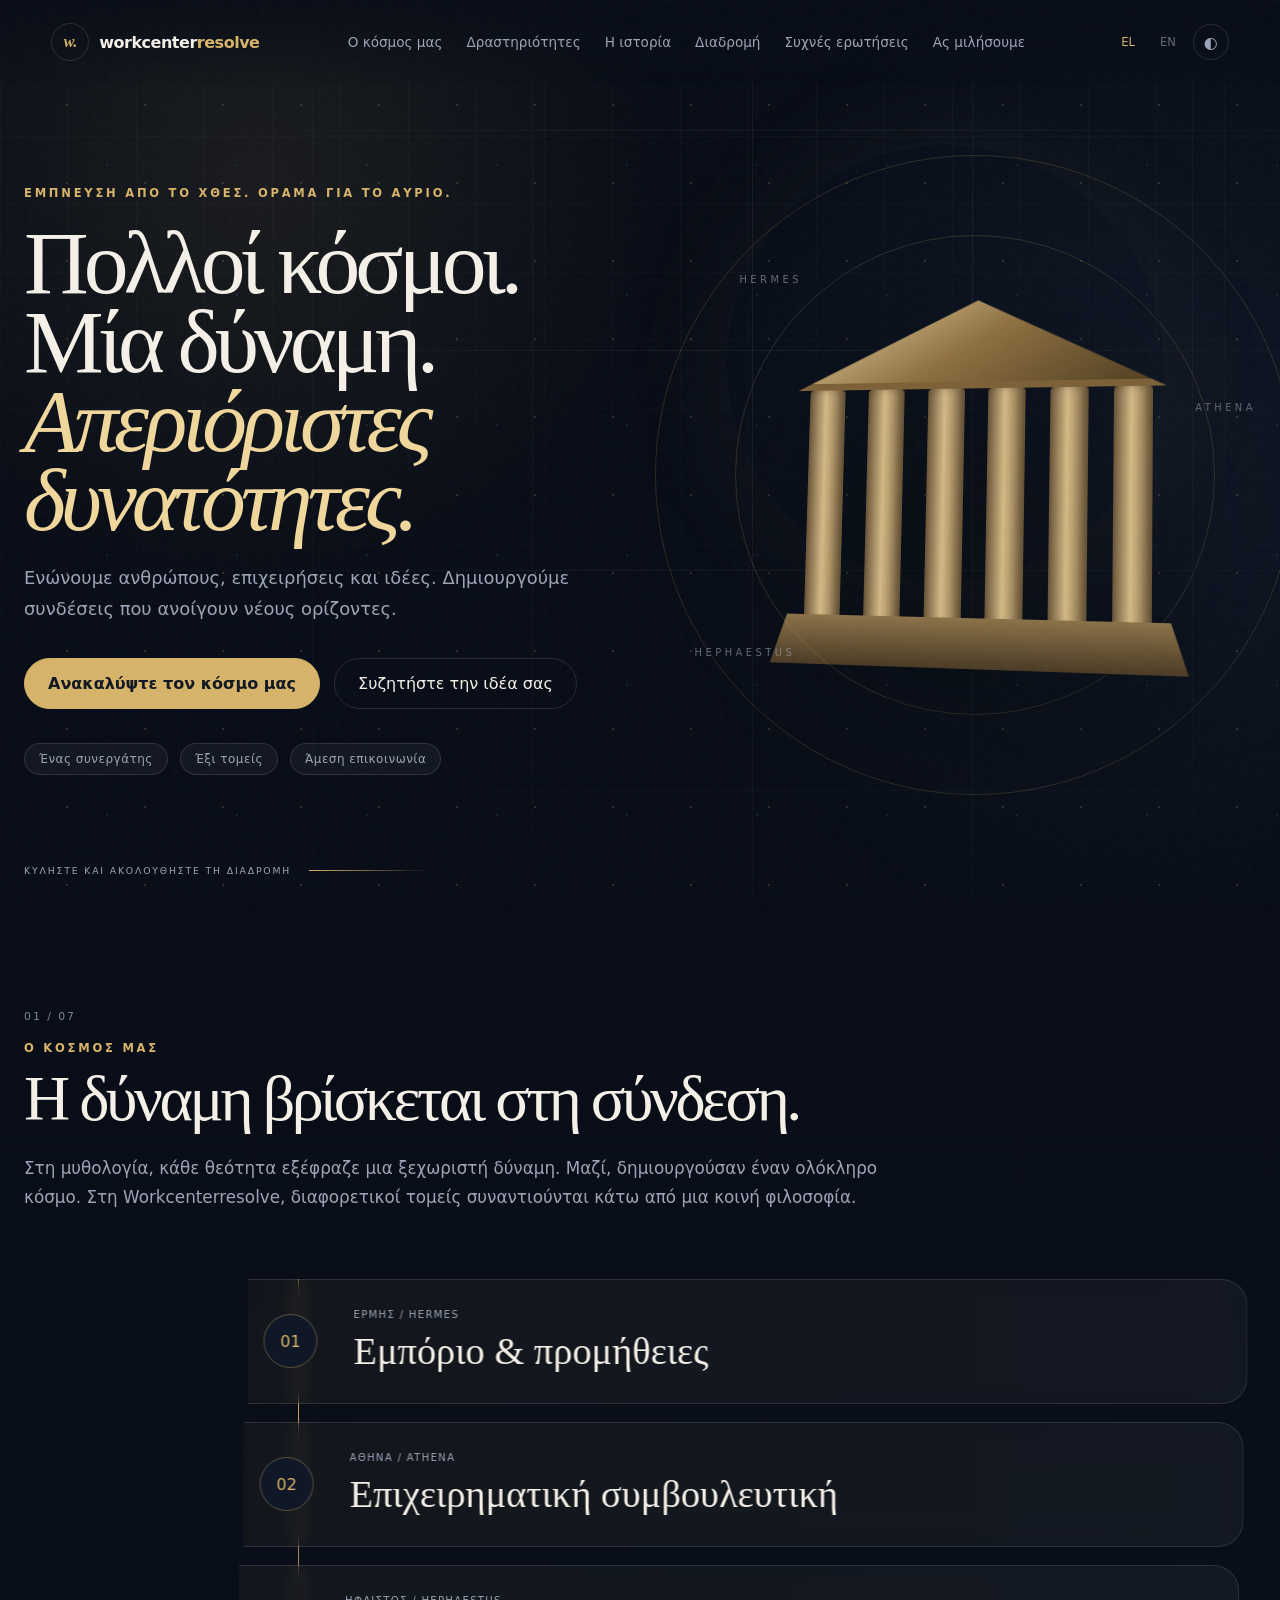
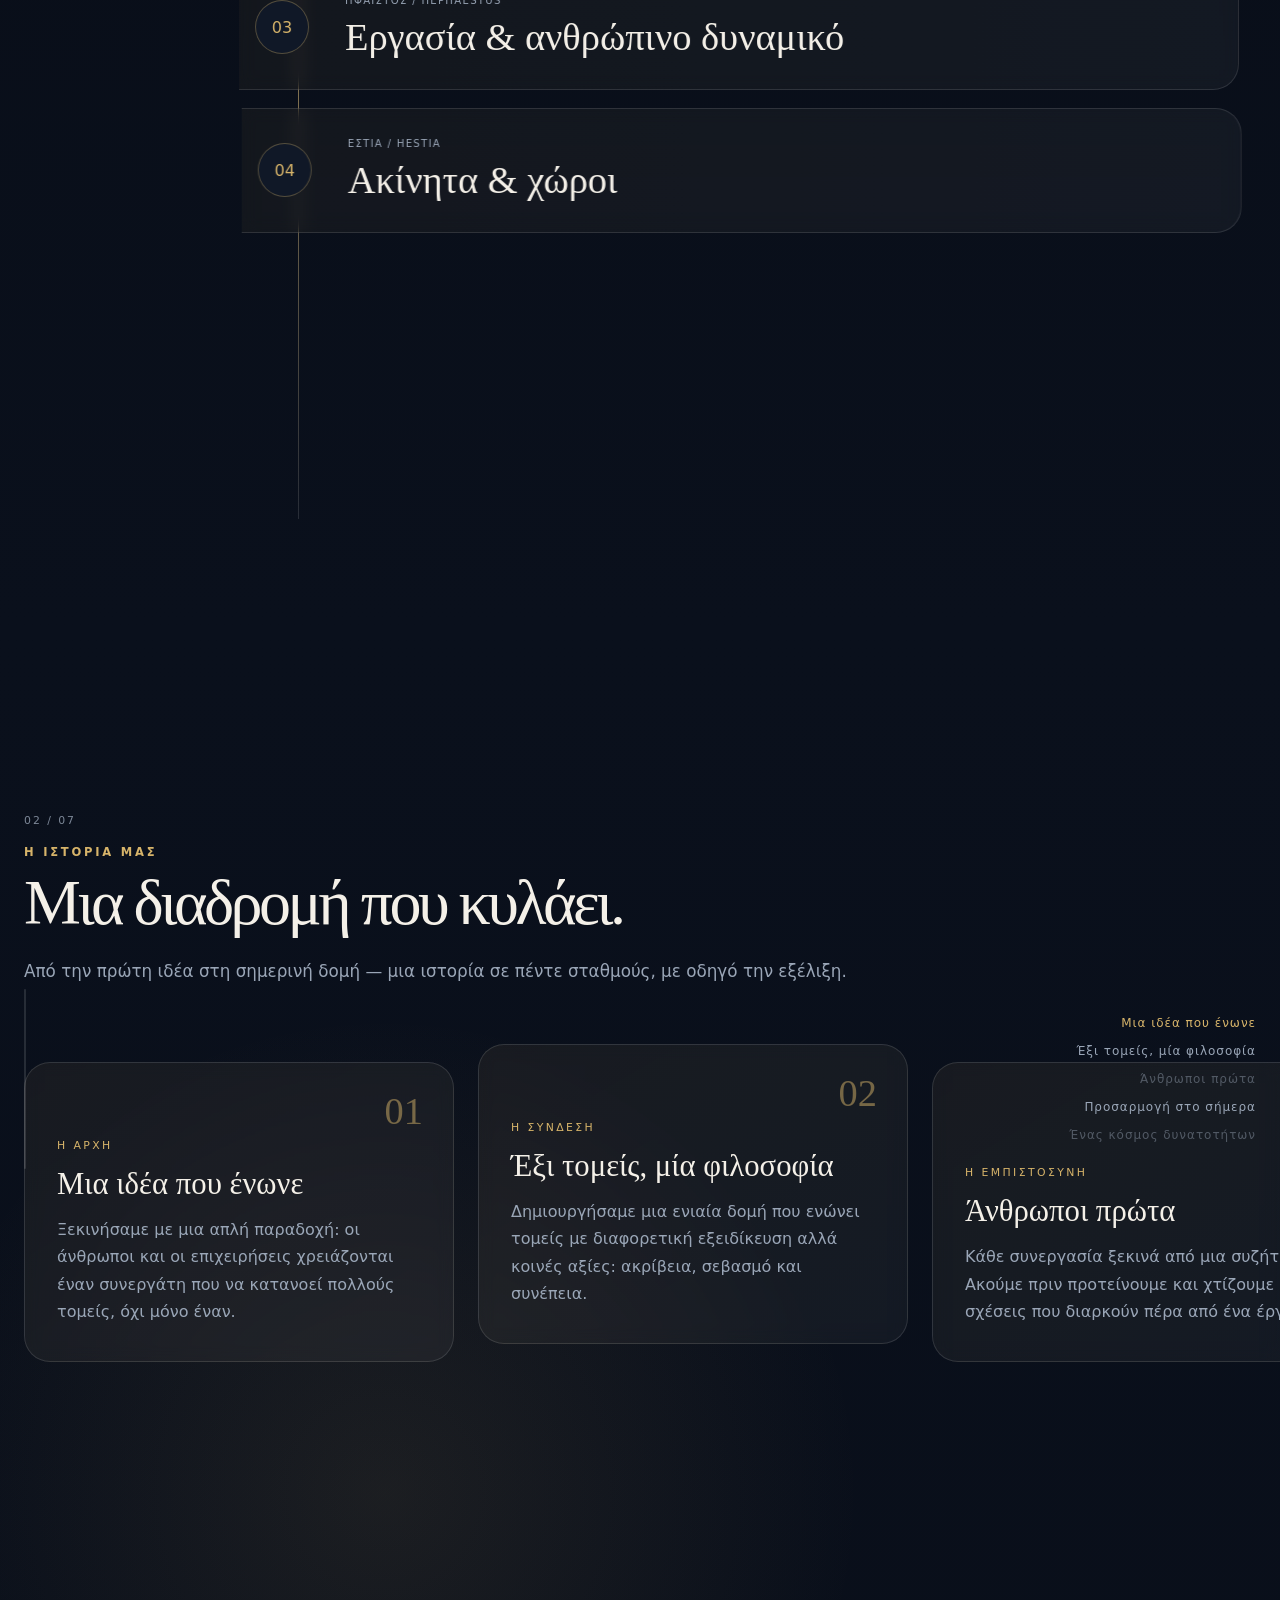
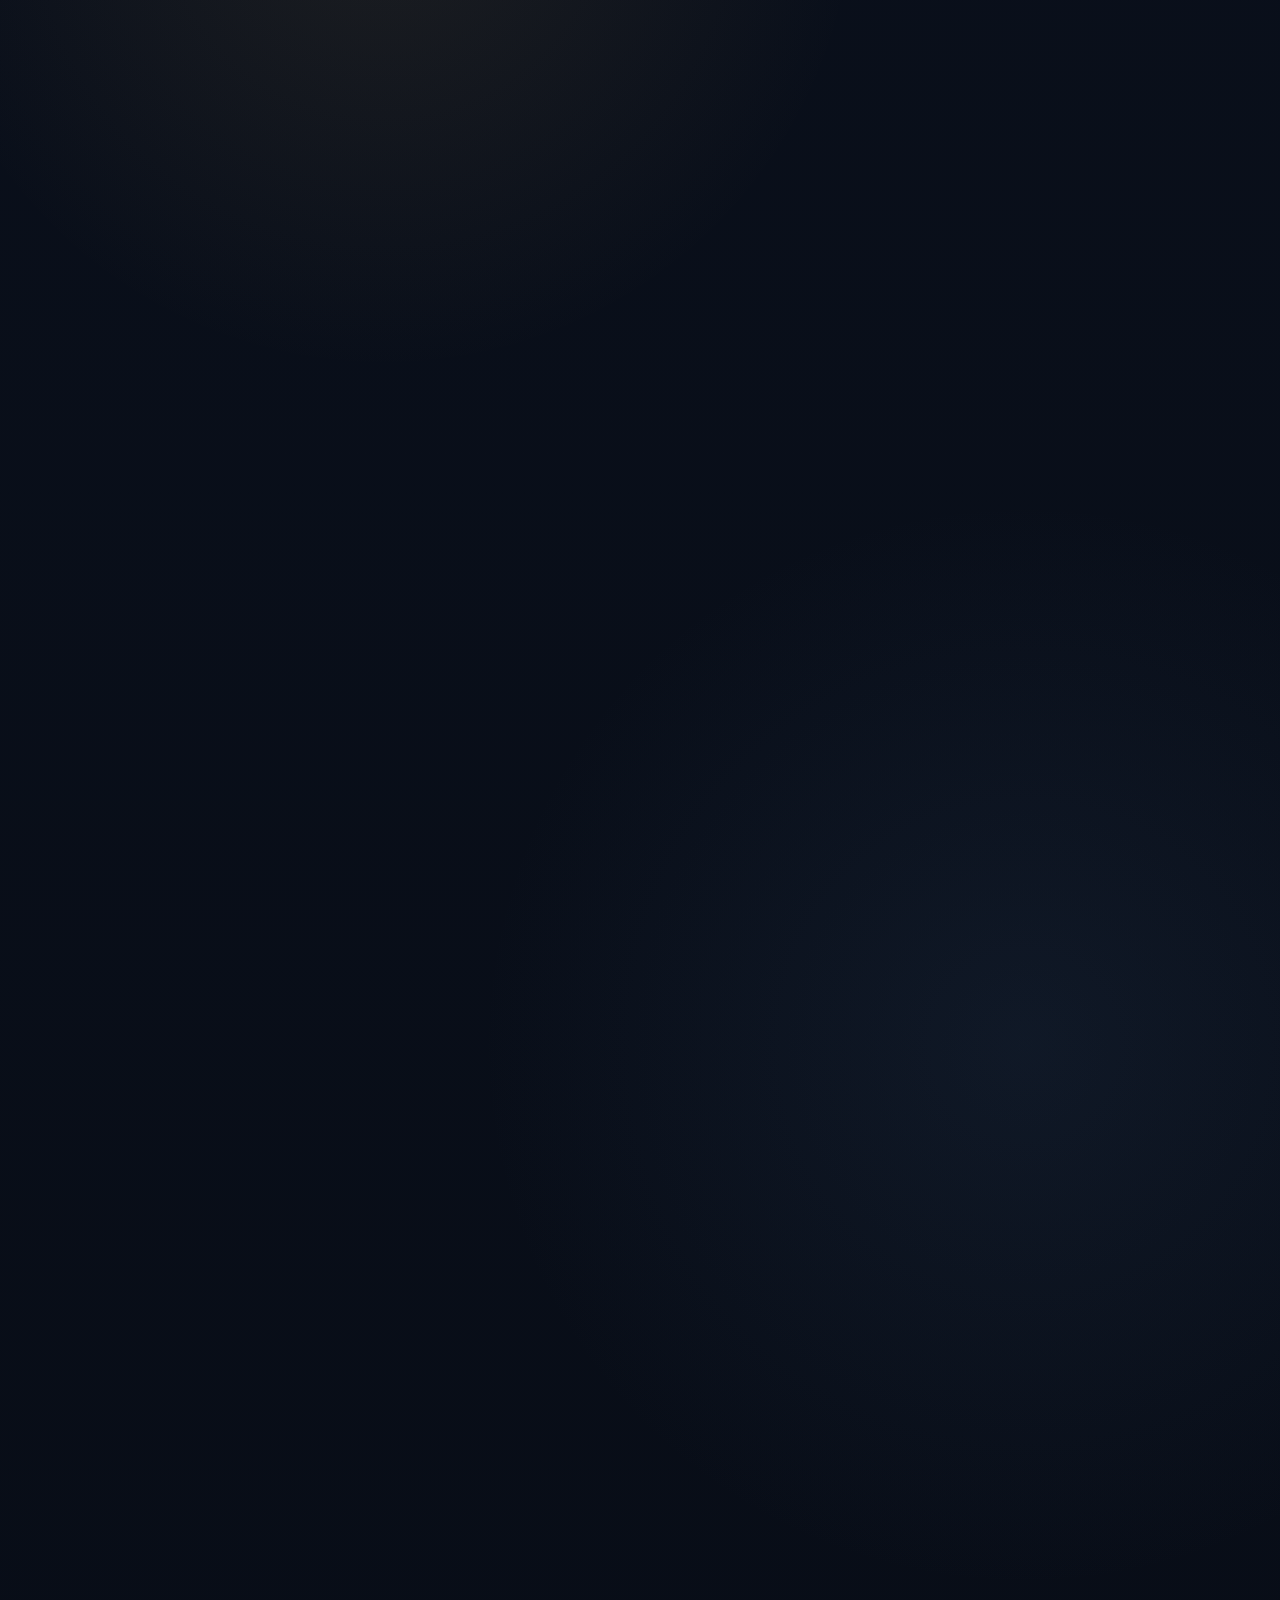
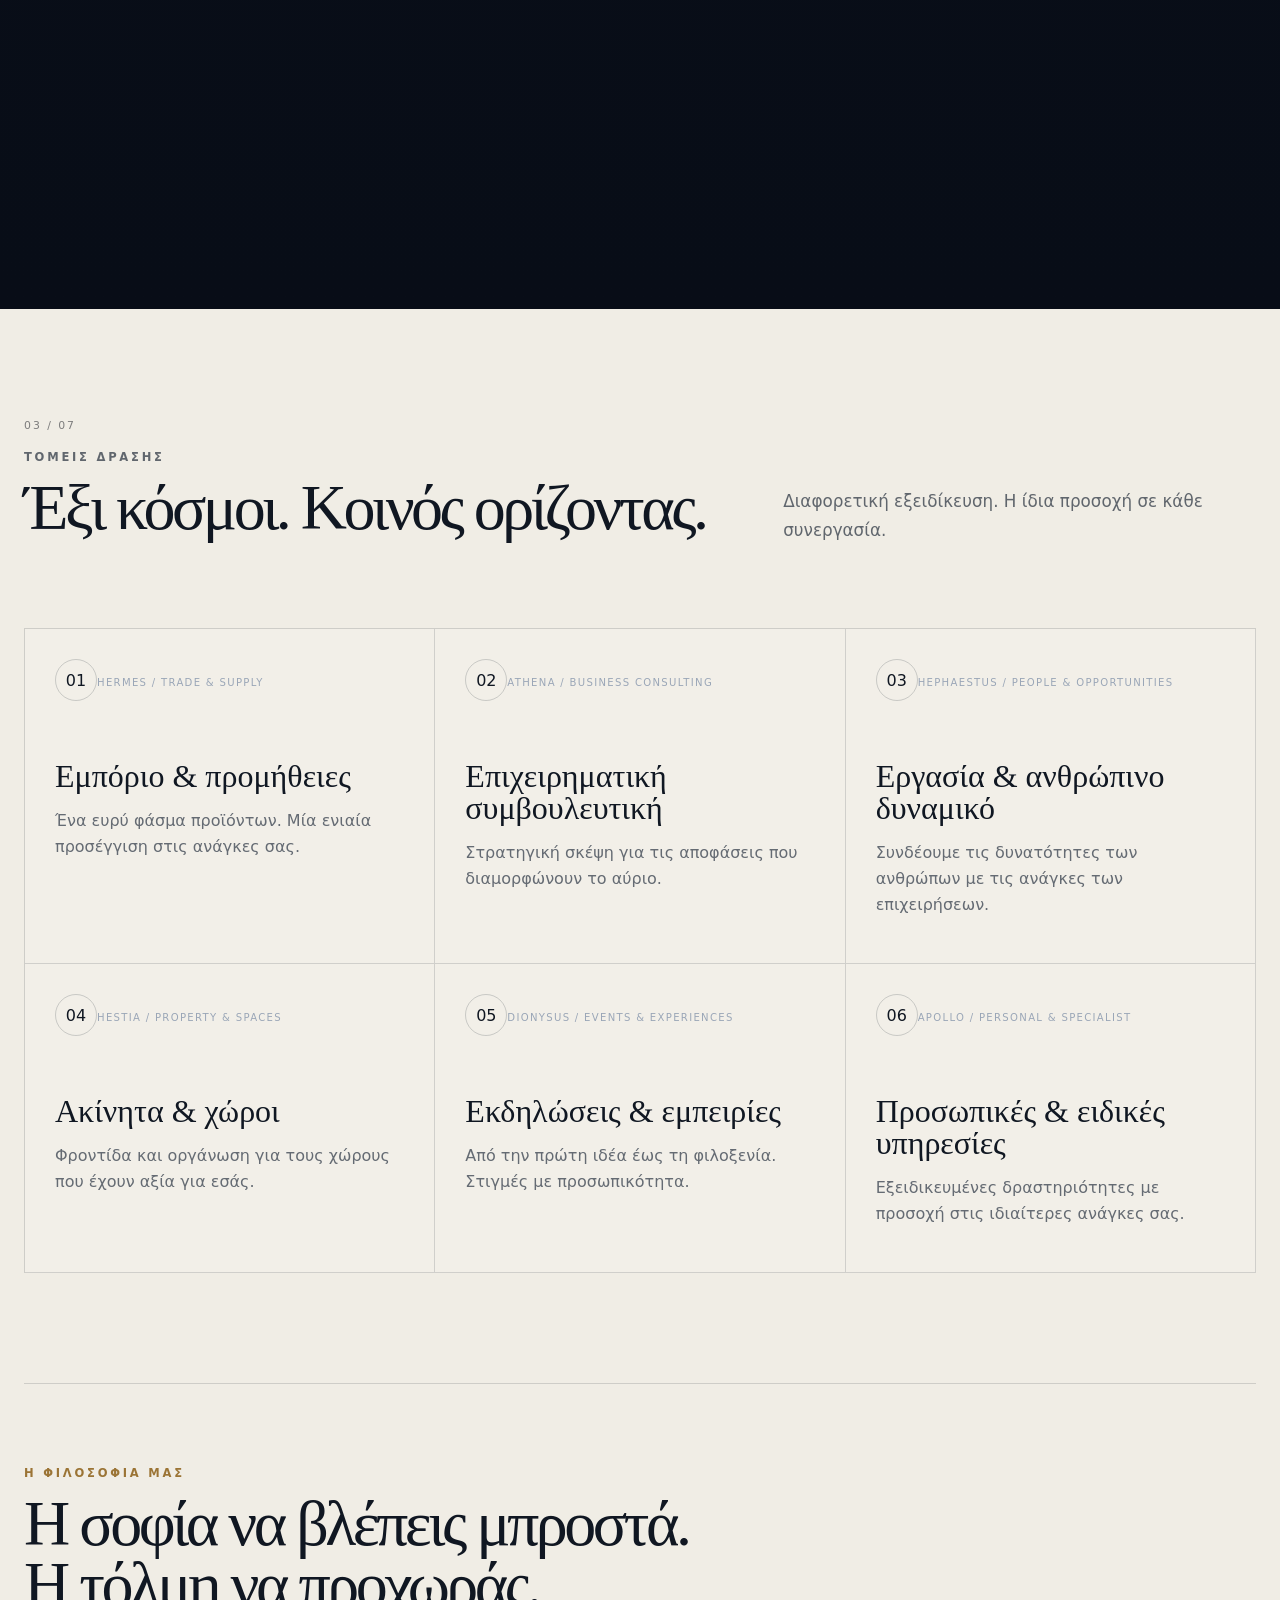
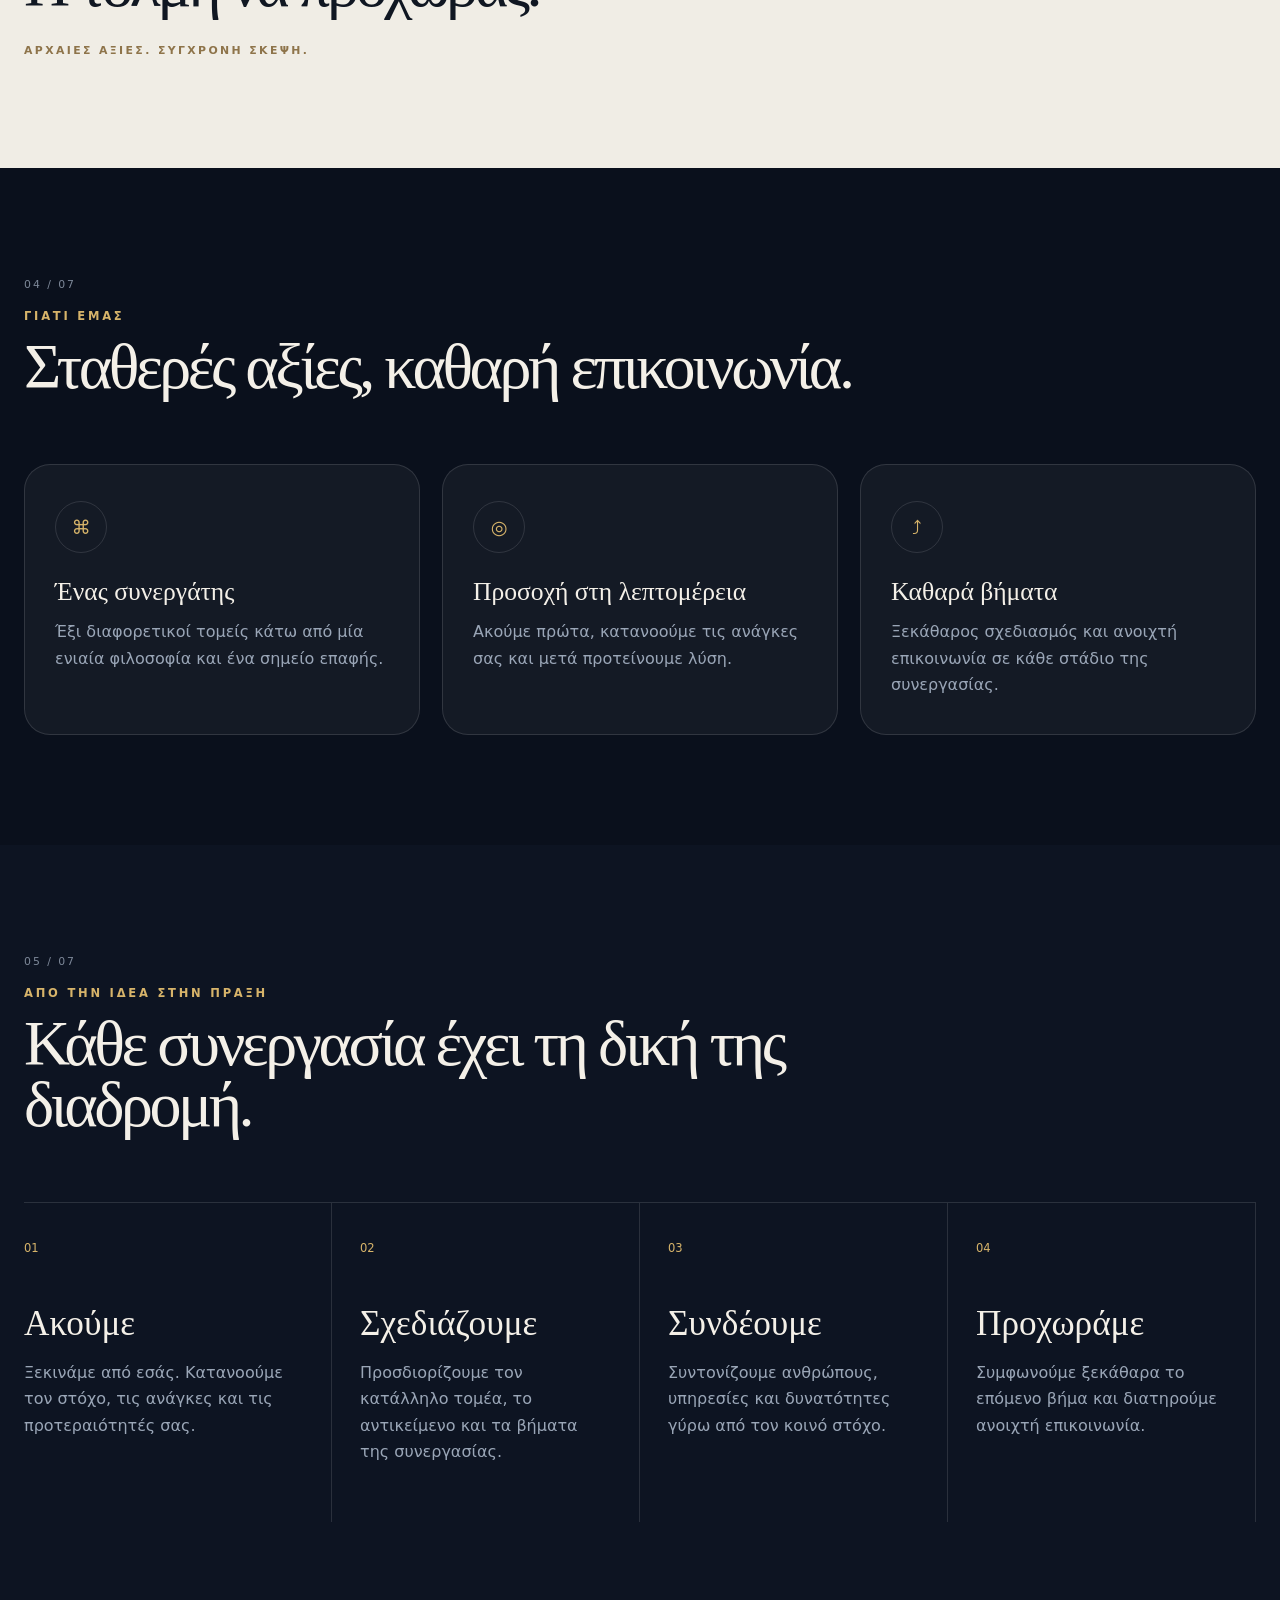
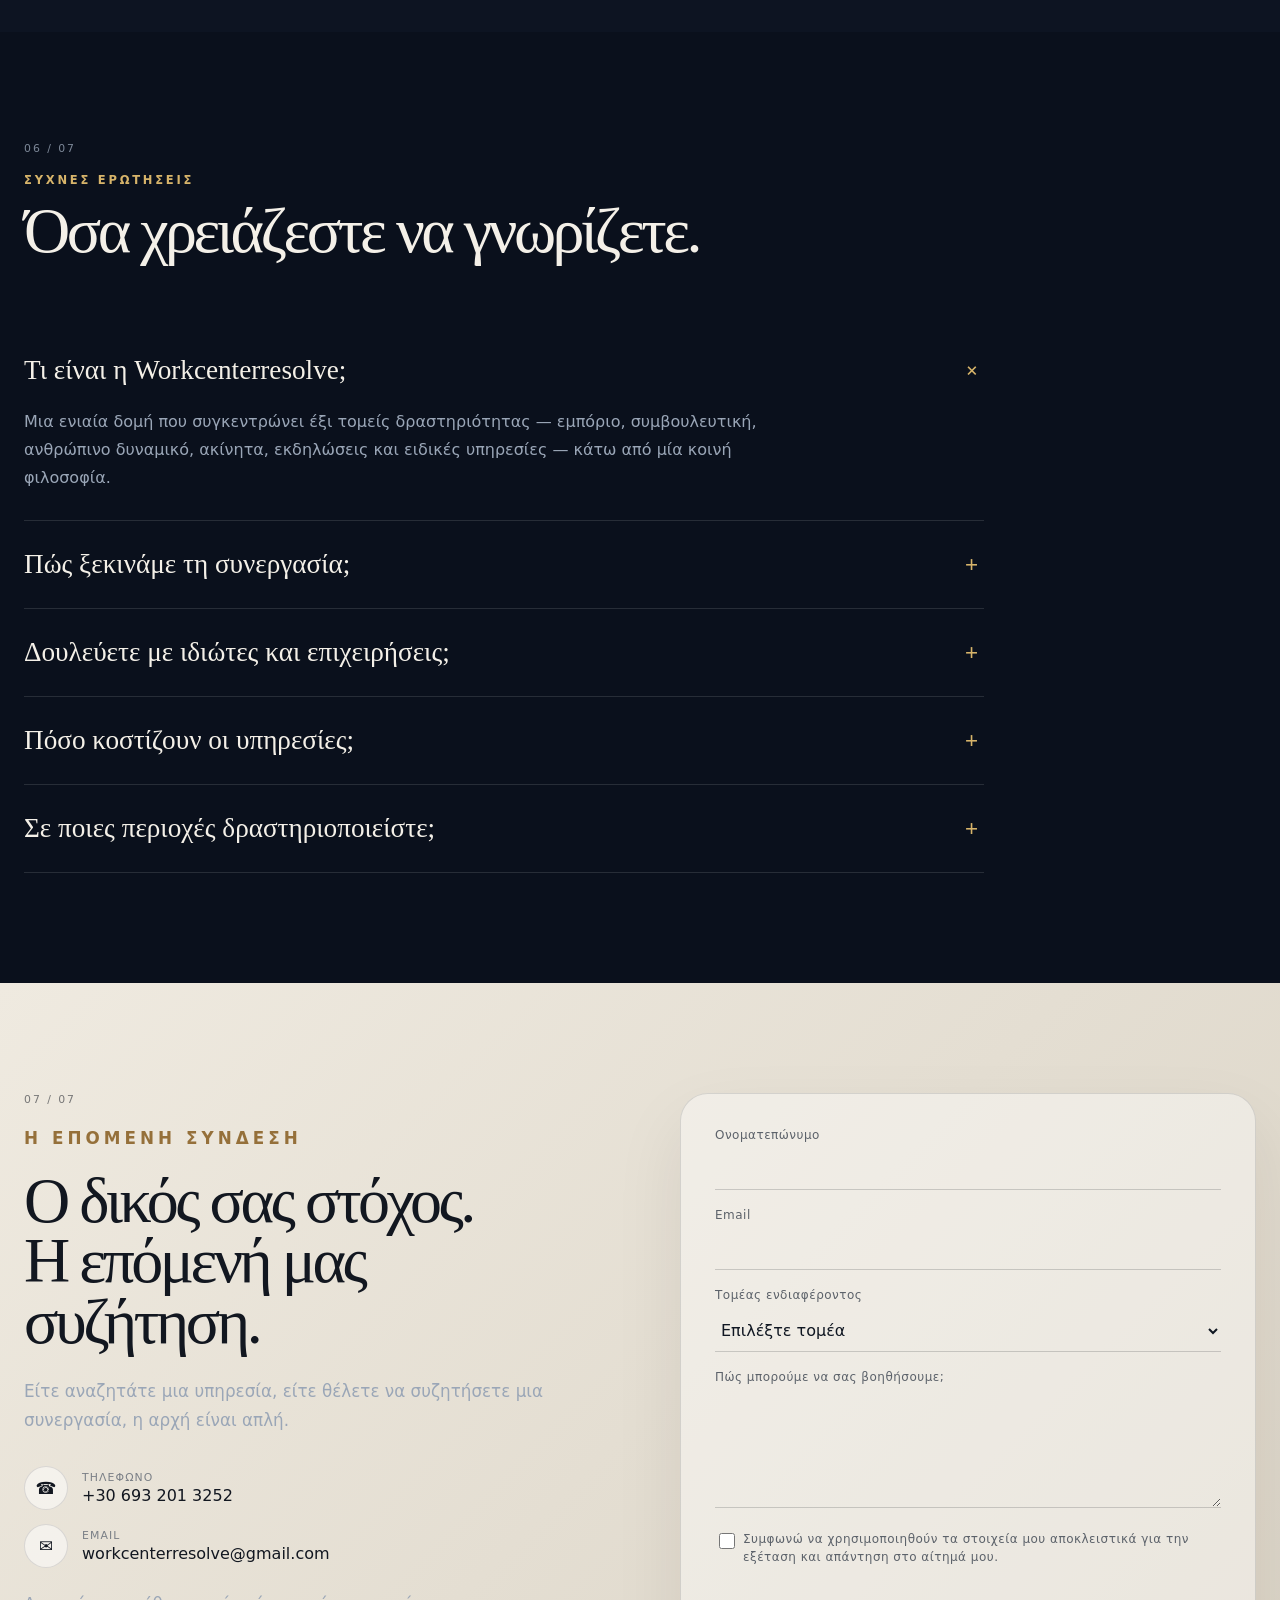
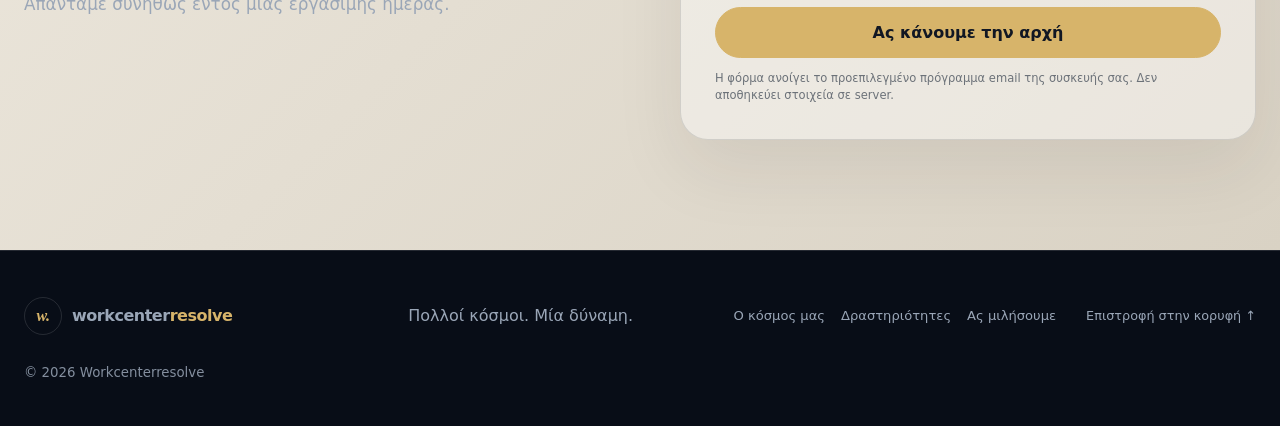
==== commit 78c08124: "Add 3D scroll background and rolling story section - Fixed 3D depth background (three parallax layer" ====
--- a/index.html
+++ b/index.html
@@ -11,12 +11,19 @@
   <meta property="og:description" content="Ενώνουμε ανθρώπους, επιχειρήσεις και ιδέες. Έξι τομείς δράσης, μία ενιαία προσέγγιση." />
   <meta property="og:image" content="assets/og.svg" />
   <meta name="twitter:card" content="summary_large_image" />
+  <link rel="canonical" href="https://gochag421-beep.github.io/workcenterresolve/" />
+  <link rel="manifest" href="site.webmanifest" />
   <title>Workcenterresolve — Ένας κόσμος δυνατοτήτων</title>
   <link rel="icon" href="assets/favicon.svg" type="image/svg+xml" />
   <link rel="stylesheet" href="assets/style.css" />
 </head>
 <body>
   <a class="skip-link" href="#main" data-i18n="a11y.skip">Μετάβαση στο περιεχόμενο</a>
+  <div class="scene" aria-hidden="true">
+    <div class="scene-layer sl-1" data-depth="0.06"></div>
+    <div class="scene-layer sl-2" data-depth="0.14"></div>
+    <div class="scene-layer sl-3" data-depth="0.26"></div>
+  </div>
   <div class="noise" aria-hidden="true"></div>
   <div class="progress" id="progress" aria-hidden="true"></div>
 
@@ -29,6 +36,7 @@
     <nav class="desktop-nav" aria-label="Κύρια πλοήγηση">
       <a href="#world" data-i18n="nav.world">Ο κόσμος μας</a>
       <a href="#domains" data-i18n="nav.domains">Δραστηριότητες</a>
+      <a href="#story" data-i18n="nav.story">Η ιστορία</a>
       <a href="#process" data-i18n="nav.process">Διαδρομή</a>
       <a href="#faq" data-i18n="nav.faq">Συχνές ερωτήσεις</a>
       <a href="#contact" data-i18n="nav.contact">Ας μιλήσουμε</a>
@@ -49,6 +57,7 @@
   <div class="mobile-menu" id="mobileMenu" aria-hidden="true">
     <a href="#world" data-i18n="nav.world">Ο κόσμος μας</a>
     <a href="#domains" data-i18n="nav.domains">Δραστηριότητες</a>
+    <a href="#story" data-i18n="nav.story">Η ιστορία</a>
     <a href="#process" data-i18n="nav.process">Διαδρομή</a>
     <a href="#faq" data-i18n="nav.faq">Συχνές ερωτήσεις</a>
     <a href="#contact" data-i18n="nav.contact">Ας μιλήσουμε</a>
@@ -104,7 +113,7 @@
 
     <section class="journey" id="world">
       <div class="section-head">
-        <span class="section-index">01 / 06</span>
+        <span class="section-index">01 / 07</span>
         <p class="eyebrow" data-i18n="world.kicker">Ο ΚΟΣΜΟΣ ΜΑΣ</p>
         <h2 data-i18n="world.title">Η δύναμη βρίσκεται στη σύνδεση.</h2>
         <p data-i18n="world.text">
@@ -136,10 +145,65 @@
       </div>
     </section>
 
+    <section class="story" id="story" aria-labelledby="story-title">
+      <div class="story-bg" aria-hidden="true"></div>
+      <div class="story-inner">
+      <div class="section-head">
+        <span class="section-index">02 / 07</span>
+        <p class="eyebrow" data-i18n="story.kicker">Η ΙΣΤΟΡΙΑ ΜΑΣ</p>
+        <h2 id="story-title" data-i18n="story.title">Μια διαδρομή που κυλάει.</h2>
+        <p data-i18n="story.subtitle">Από την πρώτη ιδέα στη σημερινή δομή — μια ιστορία σε πέντε σταθμούς, με οδηγό την εξέλιξη.</p>
+      </div>
+
+      <div class="story-track" id="storyTrack" aria-hidden="true">
+        <article class="story-panel">
+          <span class="sp-num">01</span>
+          <p class="sp-year" data-i18n="story.ch1Year">Η αρχή</p>
+          <h3 data-i18n="story.ch1Title">Μια ιδέα που ένωνε</h3>
+          <p data-i18n="story.ch1Text">Ξεκινήσαμε με μια απλή παραδοχή: οι άνθρωποι και οι επιχειρήσεις χρειάζονται έναν συνεργάτη που να κατανοεί πολλούς τομείς, όχι μόνο έναν.</p>
+        </article>
+        <article class="story-panel">
+          <span class="sp-num">02</span>
+          <p class="sp-year" data-i18n="story.ch2Year">Η σύνδεση</p>
+          <h3 data-i18n="story.ch2Title">Έξι τομείς, μία φιλοσοφία</h3>
+          <p data-i18n="story.ch2Text">Δημιουργήσαμε μια ενιαία δομή που ενώνει τομείς με διαφορετική εξειδίκευση αλλά κοινές αξίες: ακρίβεια, σεβασμό και συνέπεια.</p>
+        </article>
+        <article class="story-panel">
+          <span class="sp-num">03</span>
+          <p class="sp-year" data-i18n="story.ch3Year">Η εμπιστοσύνη</p>
+          <h3 data-i18n="story.ch3Title">Άνθρωποι πρώτα</h3>
+          <p data-i18n="story.ch3Text">Κάθε συνεργασία ξεκινά από μια συζήτηση. Ακούμε πριν προτείνουμε και χτίζουμε σχέσεις που διαρκούν πέρα από ένα έργο.</p>
+        </article>
+        <article class="story-panel">
+          <span class="sp-num">04</span>
+          <p class="sp-year" data-i18n="story.ch4Year">Η εξέλιξη</p>
+          <h3 data-i18n="story.ch4Title">Προσαρμογή στο σήμερα</h3>
+          <p data-i18n="story.ch4Text">Η αγορά αλλάζει. Εξελίσσουμε συνεχώς τις υπηρεσίες μας ώστε να ανταποκρίνονται σε νέες ανάγκες με σύγχρονη σκέψη.</p>
+        </article>
+        <article class="story-panel">
+          <span class="sp-num">05</span>
+          <p class="sp-year" data-i18n="story.ch5Year">Το αύριο</p>
+          <h3 data-i18n="story.ch5Title">Ένας κόσμος δυνατοτήτων</h3>
+          <p data-i18n="story.ch5Text">Συνεχίζουμε να μεγαλώνουμε, προσθέτοντας δυνατότητες και συνεργασίες — πάντα με οδηγό τον στόχο του κάθε ανθρώπου που μας εμπιστεύεται.</p>
+        </article>
+      </div>
+
+      <div class="story-rail" aria-hidden="true"><span class="story-rail-fill" id="storyRailFill"></span></div>
+
+      <ol class="story-story" id="storyStory" data-i18n-ignore>
+        <li class="story-line active" data-i18n="story.ch1Title">Μια ιδέα που ένωνε</li>
+        <li class="story-line" data-i18n="story.ch2Title">Έξι τομείς, μία φιλοσοφία</li>
+        <li class="story-line" data-i18n="story.ch3Title">Άνθρωποι πρώτα</li>
+        <li class="story-line" data-i18n="story.ch4Title">Προσαρμογή στο σήμερα</li>
+        <li class="story-line" data-i18n="story.ch5Title">Ένας κόσμος δυνατοτήτων</li>
+      </ol>
+      </div>
+    </section>
+
     <section class="domains" id="domains">
       <div class="section-head split">
         <div>
-          <span class="section-index">02 / 06</span>
+          <span class="section-index">03 / 07</span>
           <p class="eyebrow" data-i18n="domains.kicker">ΤΟΜΕΙΣ ΔΡΑΣΗΣ</p>
           <h2 data-i18n="domains.title">Έξι κόσμοι. Κοινός ορίζοντας.</h2>
         </div>
@@ -188,7 +252,7 @@
 
     <section class="values" id="values">
       <div class="section-head">
-        <span class="section-index">03 / 06</span>
+        <span class="section-index">04 / 07</span>
         <p class="eyebrow" data-i18n="values.kicker">ΓΙΑΤΙ ΕΜΑΣ</p>
         <h2 data-i18n="values.title">Σταθερές αξίες, καθαρή επικοινωνία.</h2>
       </div>
@@ -213,7 +277,7 @@
 
     <section class="process" id="process">
       <div class="section-head">
-        <span class="section-index">04 / 06</span>
+        <span class="section-index">05 / 07</span>
         <p class="eyebrow" data-i18n="process.kicker">ΑΠΟ ΤΗΝ ΙΔΕΑ ΣΤΗΝ ΠΡΑΞΗ</p>
         <h2 data-i18n="process.title">Κάθε συνεργασία έχει τη δική της διαδρομή.</h2>
       </div>
@@ -228,7 +292,7 @@
 
     <section class="faq" id="faq">
       <div class="section-head">
-        <span class="section-index">05 / 06</span>
+        <span class="section-index">06 / 07</span>
         <p class="eyebrow" data-i18n="faq.kicker">ΣΥΧΝΕΣ ΕΡΩΤΗΣΕΙΣ</p>
         <h2 data-i18n="faq.title">Όσα χρειάζεστε να γνωρίζετε.</h2>
       </div>
@@ -259,7 +323,7 @@
 
     <section class="contact" id="contact">
       <div class="contact-copy">
-        <span class="section-index">06 / 06</span>
+        <span class="section-index">07 / 07</span>
         <p class="eyebrow" data-i18n="contact.kicker">Η ΕΠΟΜΕΝΗ ΣΥΝΔΕΣΗ</p>
         <h2 data-i18n="contact.title">Ο δικός σας στόχος.<br>Η επόμενή μας συζήτηση.</h2>
         <p data-i18n="contact.text">Είτε αναζητάτε μια υπηρεσία, είτε θέλετε να συζητήσετε μια συνεργασία, η αρχή είναι απλή.</p>
--- a/assets/style.css
+++ b/assets/style.css
@@ -25,6 +25,13 @@
 
 .skip-link{position:fixed;left:16px;top:-60px;z-index:200;background:var(--gold);color:#111723;padding:10px 16px;border-radius:10px;transition:top .2s;font-size:.85rem}
 .skip-link:focus{top:14px}
+
+/* 3D background scene */
+.scene{position:fixed;inset:-10% -10% -10% -10%;z-index:-1;pointer-events:none;overflow:hidden;perspective:900px}
+.scene-layer{position:absolute;inset:0;will-change:transform;transform-origin:50% 50%}
+.sl-1{background-image:radial-gradient(circle,var(--gold) 1px,transparent 1.4px);background-size:78px 78px;opacity:.20}
+.sl-2{background-image:radial-gradient(circle,rgba(106,140,215,.9) 1px,transparent 1.4px);background-size:130px 130px;background-position:40px 60px;opacity:.16}
+.sl-3{background-image:linear-gradient(var(--line) 1px,transparent 1px),linear-gradient(90deg,var(--line) 1px,transparent 1px);background-size:220px 220px;opacity:.5;mask-image:radial-gradient(circle at 60% 40%,black 10%,transparent 70%)}
 
 .site-header{position:fixed;top:0;left:0;width:100%;height:84px;padding:0 clamp(22px,4vw,64px);display:flex;align-items:center;justify-content:space-between;z-index:40;background:linear-gradient(180deg,rgba(8,13,23,.86),rgba(8,13,23,0));backdrop-filter:blur(8px);transition:background .4s}
 html[data-theme="light"] .site-header{background:linear-gradient(180deg,rgba(245,241,232,.9),rgba(245,241,232,0))}
@@ -103,6 +110,28 @@
 .deity-card small,.domain-tile small{color:var(--muted);letter-spacing:.13em;font-size:.63rem}
 .deity-card h3{font-family:Georgia,serif;font-size:clamp(1.5rem,3vw,2.4rem);font-weight:400;margin:7px 0}
 
+/* Rolling story */
+.story{position:relative;height:320vh;padding:0!important;background:linear-gradient(180deg,var(--surface),var(--bg))}
+.story-bg{position:absolute;inset:0;background:
+radial-gradient(circle at 30% 30%,var(--hero-grad-1),transparent 30rem),
+radial-gradient(circle at 80% 70%,var(--hero-grad-2),transparent 34rem);
+pointer-events:none}
+.story-inner{position:sticky;top:0;min-height:100svh;display:flex;flex-direction:column;justify-content:center;gap:40px;padding:110px max(24px,calc((100vw - var(--max))/2));overflow:hidden}
+.story .section-head{margin-bottom:0}
+.story-track{display:flex;gap:24px;width:max-content;will-change:transform;transform-style:preserve-3d}
+.story-panel{position:relative;width:min(430px,80vw);min-height:300px;padding:36px 32px;border:1px solid var(--line);border-radius:var(--radius);background:linear-gradient(150deg,rgba(215,180,106,.07),var(--card));backdrop-filter:blur(8px);display:flex;flex-direction:column;justify-content:flex-end;transition:transform .4s,border-color .4s,box-shadow .4s}
+.story-panel:nth-child(odd){transform:translateY(18px)}
+.story-panel:hover{transform:translateY(0);border-color:rgba(215,180,106,.5);box-shadow:0 24px 60px rgba(0,0,0,.25)}
+.story-panel .sp-num{position:absolute;top:26px;right:30px;font-family:Georgia,serif;font-size:2.4rem;color:var(--gold);opacity:.5}
+.story-panel .sp-year{font-size:.68rem;letter-spacing:.22em;text-transform:uppercase;color:var(--gold);margin:0 0 12px}
+.story-panel h3{font-family:Georgia,serif;font-size:clamp(1.4rem,2.4vw,2rem);font-weight:400;margin:0 0 14px}
+.story-panel p{color:var(--muted);line-height:1.7;margin:0}
+.story-rail{position:absolute;left:max(24px,calc((100vw - var(--max))/2));top:calc(50% - 90px);width:2px;height:180px;background:var(--line);border-radius:2px;overflow:hidden}
+.story-rail-fill{display:block;width:100%;height:0;background:linear-gradient(var(--gold),var(--gold2));transition:height .15s linear}
+.story-story{position:absolute;right:max(24px,calc((100vw - var(--max))/2));top:50%;transform:translateY(-50%);list-style:none;margin:0;padding:0;display:grid;gap:14px;text-align:right}
+.story-line{font-size:.75rem;letter-spacing:.08em;color:var(--muted);opacity:.45;transition:.3s}
+.story-line.active{opacity:1;color:var(--gold)}
+
 .domains{background:#f0ede5;color:#101722}
 .domains .eyebrow{color:#9b7435}.domains .section-index{color:#7d7d7d;opacity:1}
 .domains .section-head p{color:#60666d}
@@ -182,6 +211,8 @@
   .process-grid{grid-template-columns:repeat(2,1fr)}
   .contact{grid-template-columns:1fr}
   footer{grid-template-columns:1fr 1fr}
+  .story-story{display:none}
+  .story-panel{width:min(360px,78vw)}
 }
 @media(max-width:640px){
   .site-header{height:72px;padding:0 18px}
@@ -201,8 +232,17 @@
   .process-grid article{border-right:0;border-bottom:1px solid var(--line);padding:28px 0!important;min-height:auto}
   .contact-form{padding:24px 20px}
   footer{grid-template-columns:1fr;gap:18px}
+  .story{height:260vh}
+  .story-inner{gap:26px}
+  .story-panel{width:82vw;min-height:260px;padding:28px 24px}
+  .story-rail{left:16px;height:120px;top:calc(50% + 40px)}
 }
 @media(prefers-reduced-motion:reduce){
   *,*::before,*::after{scroll-behavior:auto!important;animation-duration:.01ms!important;animation-iteration-count:1!important;transition-duration:.01ms!important}
   .reveal{opacity:1;transform:none}
-}
+  .story{height:auto}
+  .story-inner{position:relative;min-height:auto}
+  .story-track{flex-wrap:wrap;width:auto;transform:none!important}
+  .story-panel:nth-child(odd){transform:none}
+  .story-rail{display:none}
+}
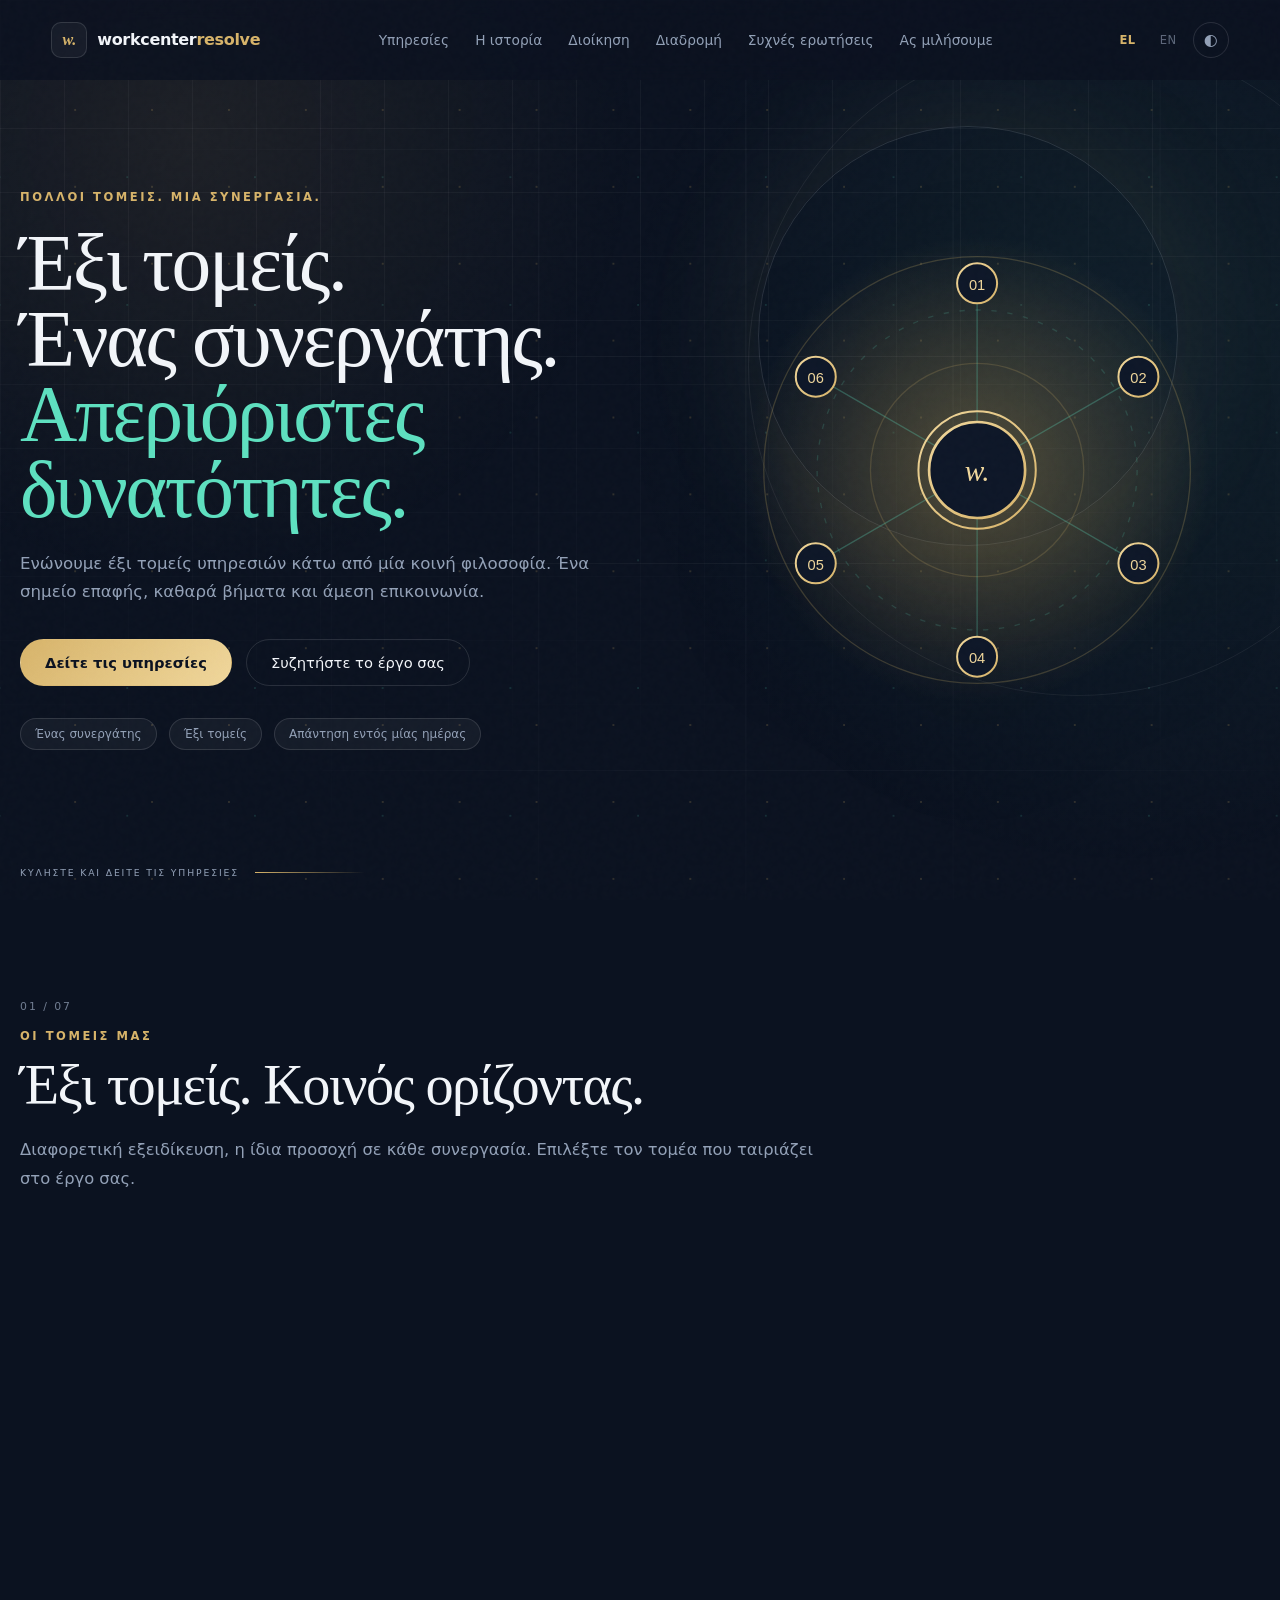
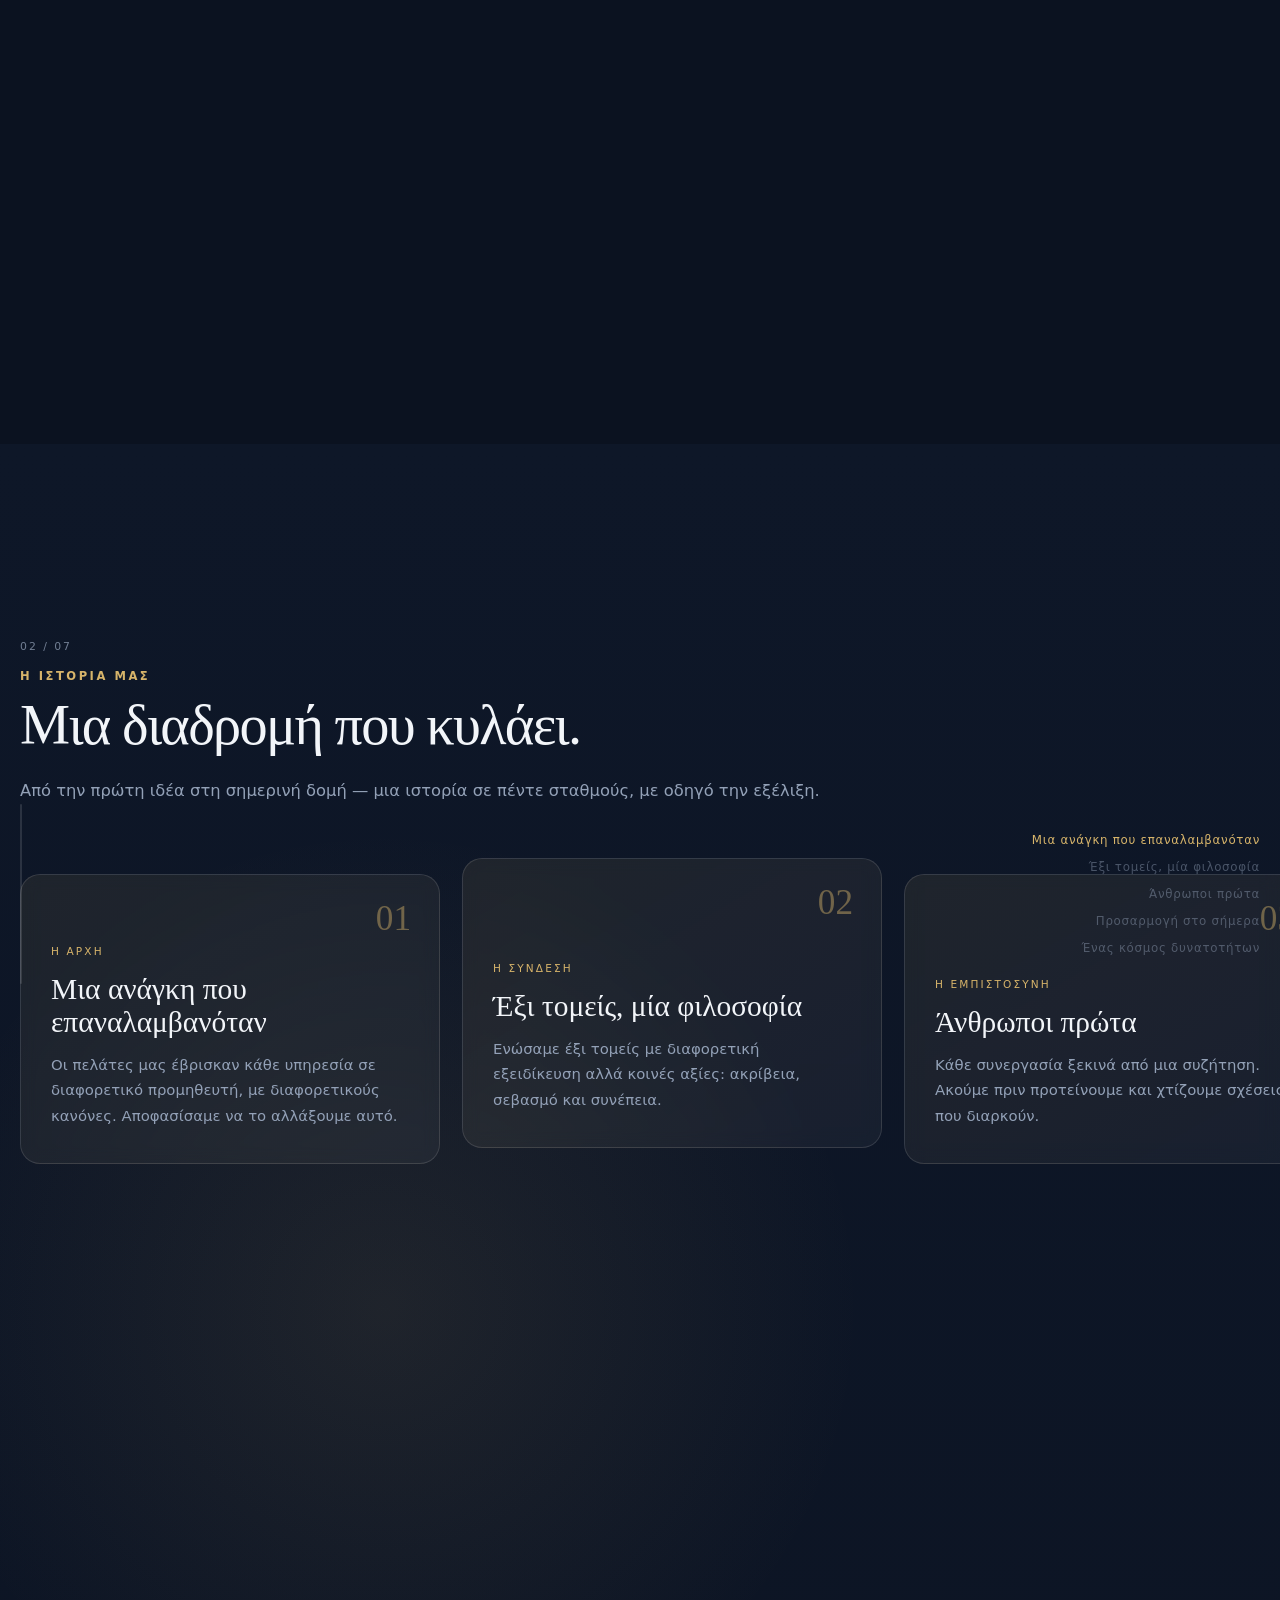
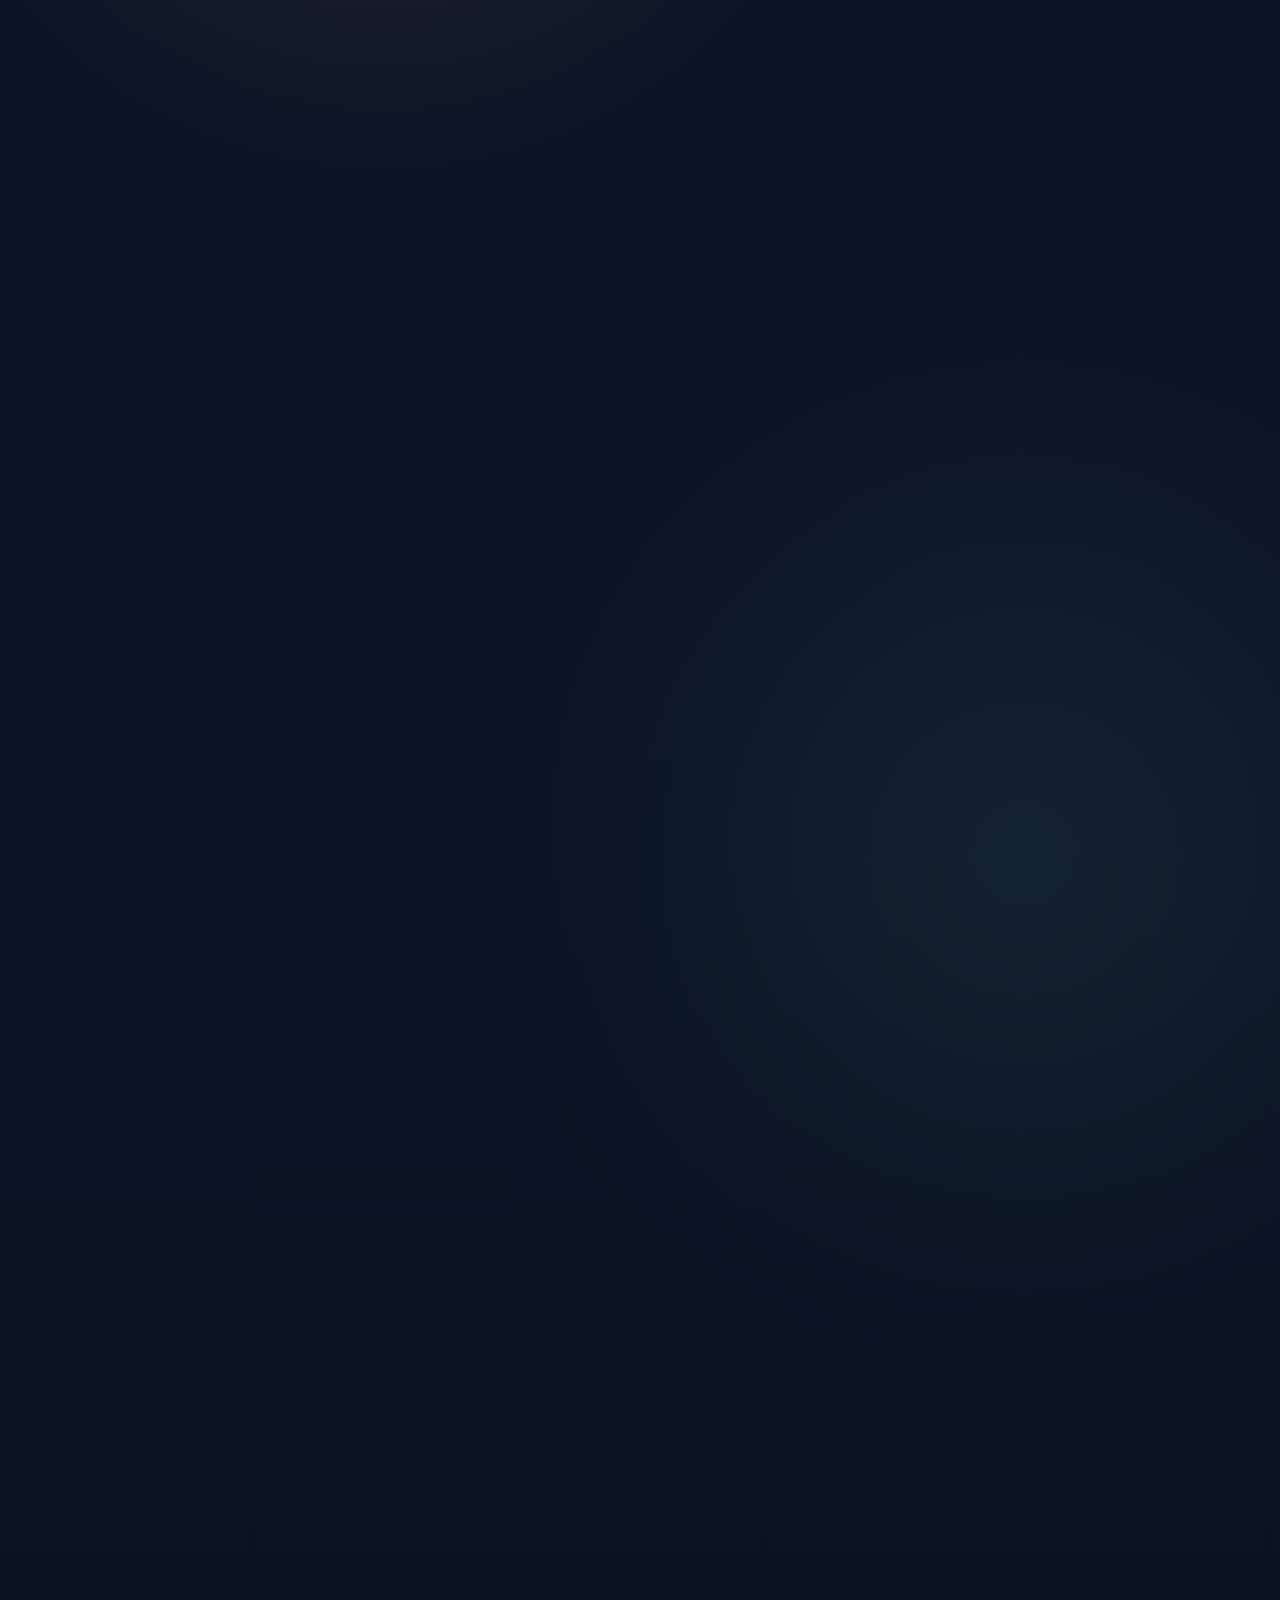
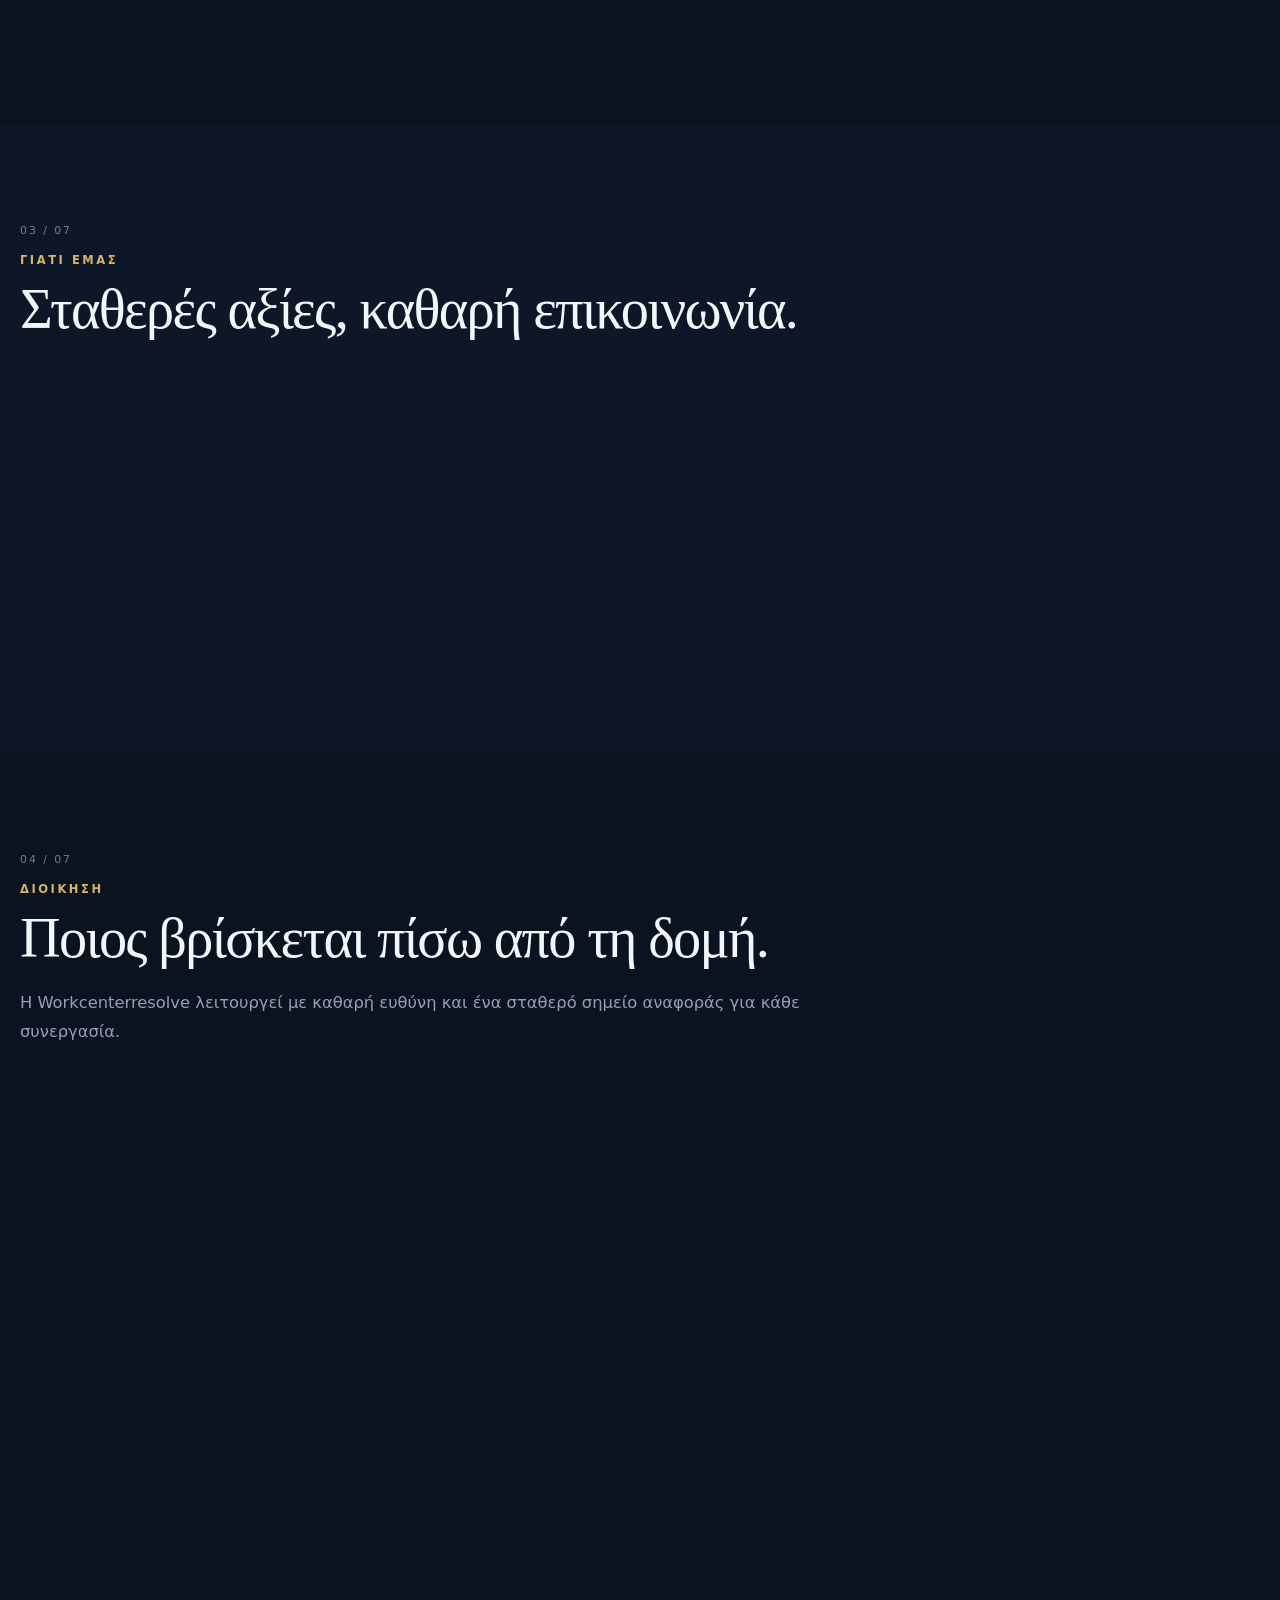
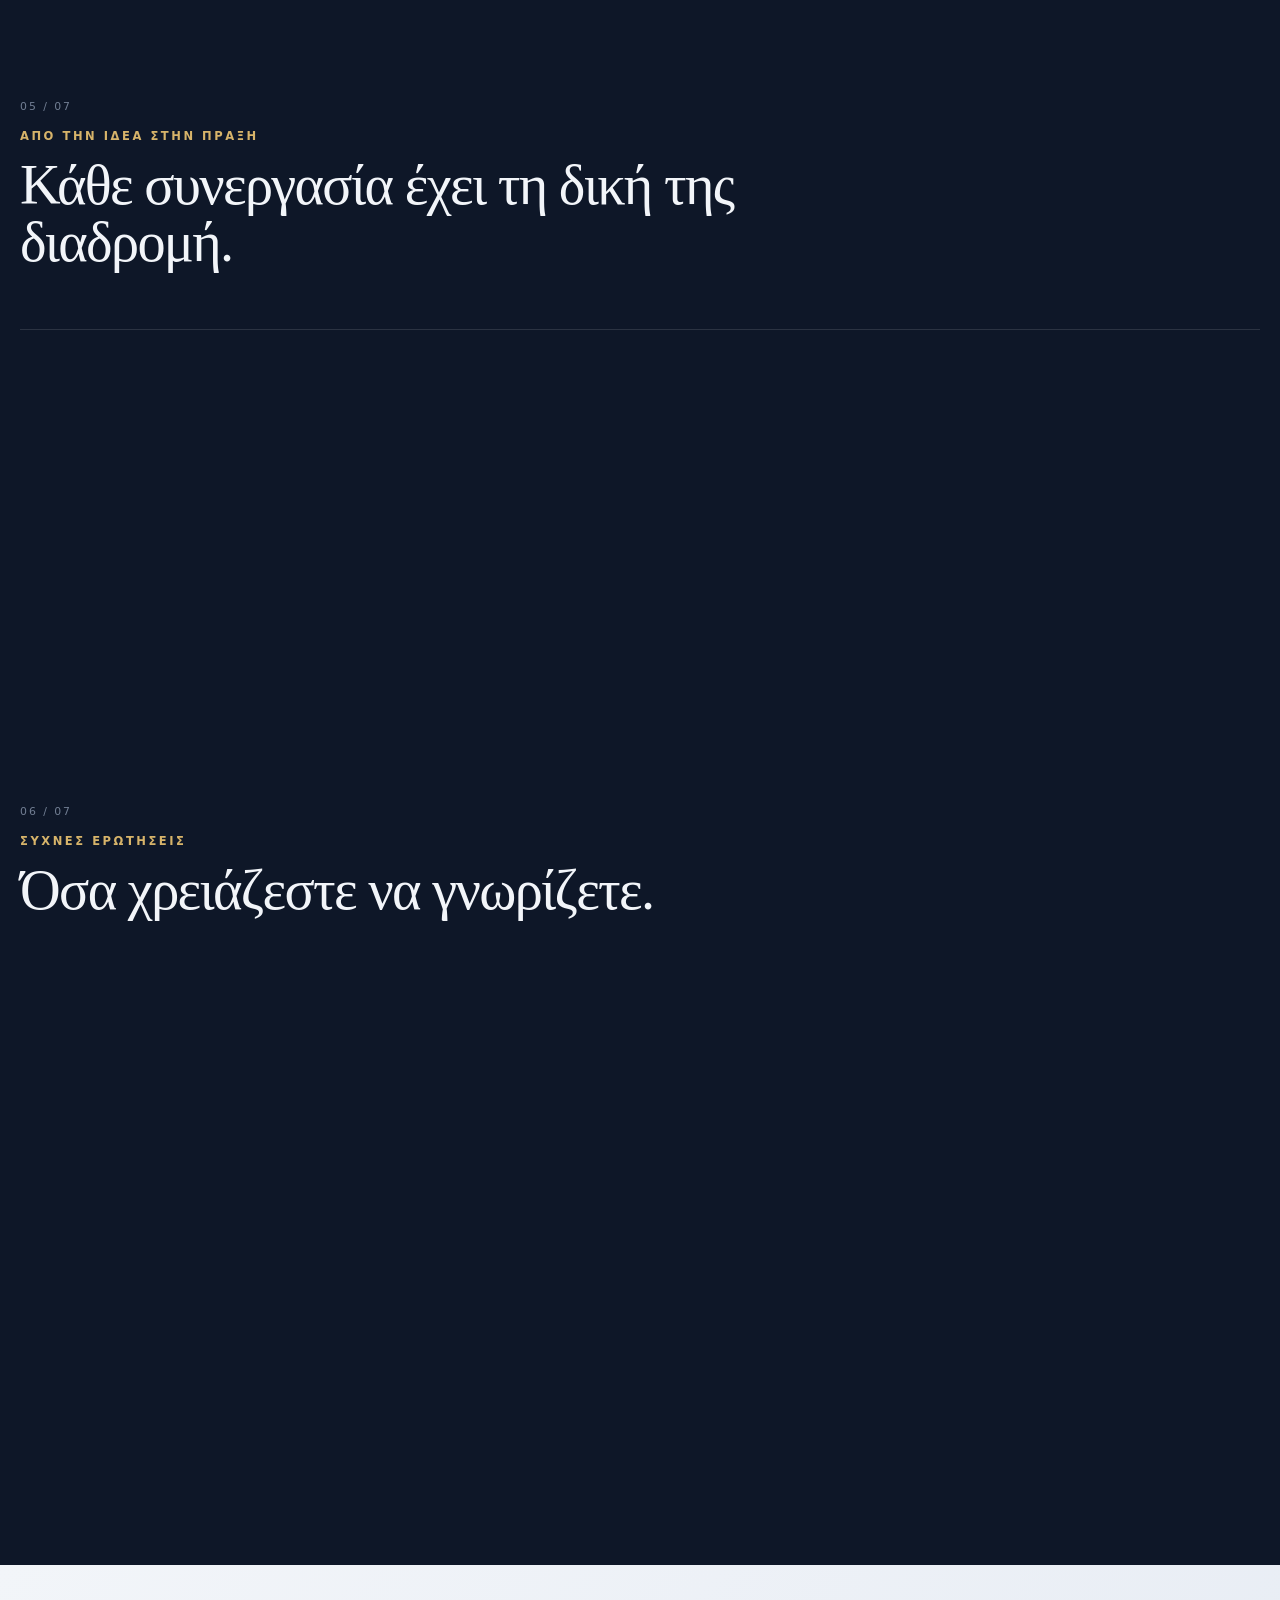
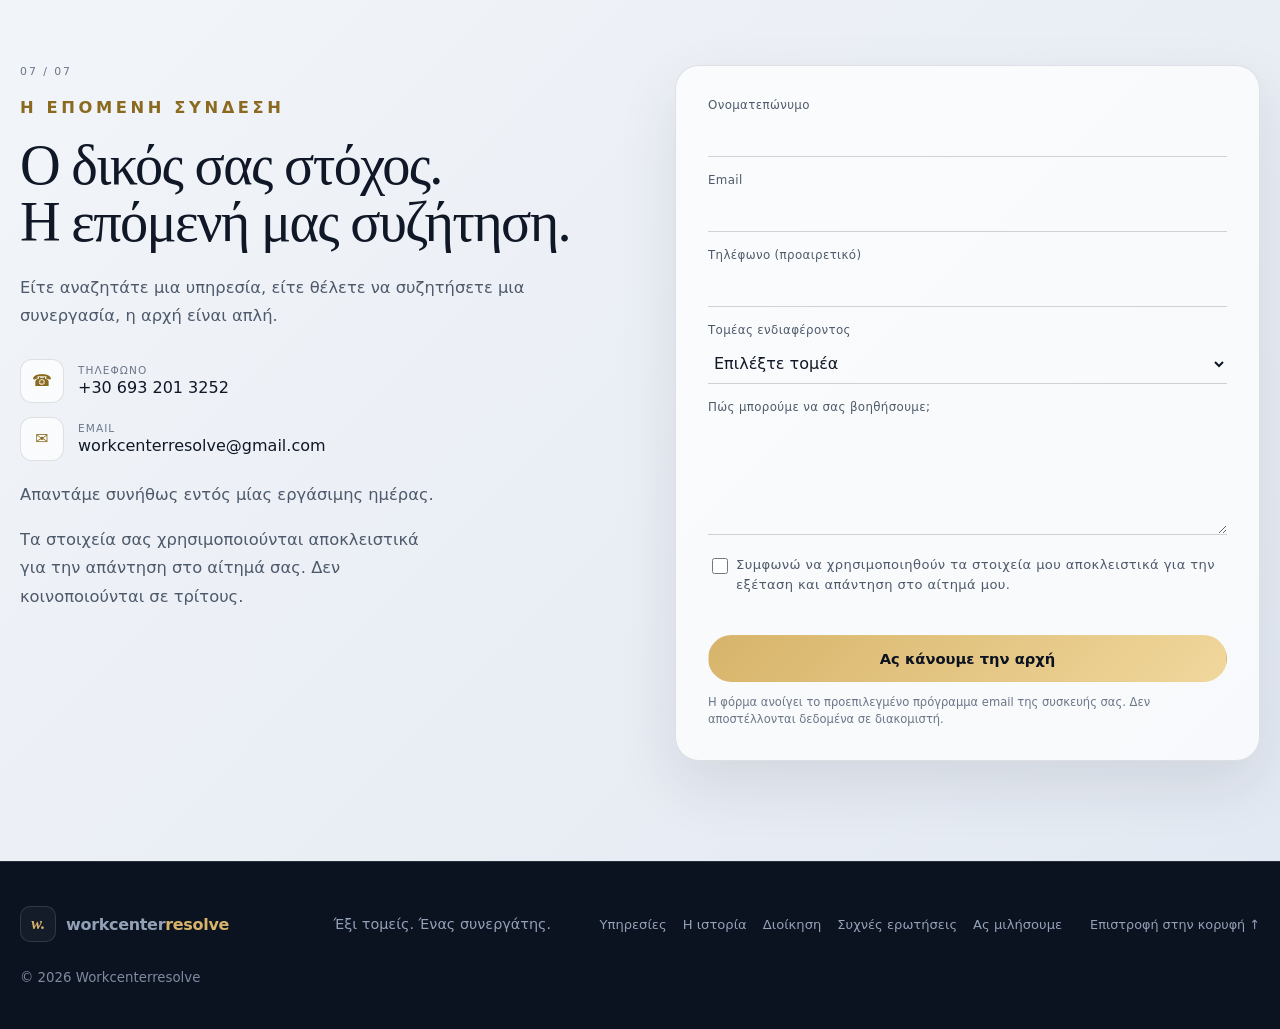
==== commit a392ddc3: "Redesign site: business-relevant content, security hardening, SEO and CEO section - Remove ancient-G" ====
--- a/index.html
+++ b/index.html
@@ -3,27 +3,110 @@
 <head>
   <meta charset="utf-8" />
   <meta name="viewport" content="width=device-width,initial-scale=1,viewport-fit=cover" />
-  <meta name="theme-color" content="#080d17" />
-  <meta name="description" content="Workcenterresolve — People. Business. Possibilities. Έξι τομείς, μία κοινή φιλοσοφία. Ένας κόσμος δυνατοτήτων." />
-  <meta name="keywords" content="workcenterresolve, εμπόριο, συμβουλευτική, ανθρώπινο δυναμικό, ακίνητα, εκδηλώσεις, υπηρεσίες" />
+  <meta http-equiv="Content-Security-Policy" content="default-src 'none'; base-uri 'none'; form-action 'none'; img-src 'self' data:; style-src 'self'; script-src 'self'; font-src 'self'; connect-src 'self'; manifest-src 'self'; object-src 'none'; frame-src 'none'; media-src 'none'; worker-src 'none'; upgrade-insecure-requests" />
+  <meta name="referrer" content="strict-origin-when-cross-origin" />
+  <meta name="theme-color" content="#0b1220" />
+  <title>Workcenterresolve — Έξι τομείς, ένας συνεργάτης</title>
+  <meta name="description" content="Η Workcenterresolve συνδέει έξι τομείς υπηρεσιών — εμπόριο, συμβουλευτική, ανθρώπινο δυναμικό, ακίνητα, εκδηλώσεις και ειδικές υπηρεσίες — κάτω από μία κοινή φιλοσοφία. Άμεση επικοινωνία." />
+  <meta name="keywords" content="workcenterresolve, εμπόριο, προμήθειες, επιχειρηματική συμβουλευτική, ανθρώπινο δυναμικό, ακίνητα, εκδηλώσεις, επαγγελματικές υπηρεσίες" />
+  <meta name="author" content="Workcenterresolve" />
+  <meta name="robots" content="index, follow, max-image-preview:large" />
+  <link rel="canonical" href="https://gochag421-beep.github.io/workcenterresolve/" />
+  <link rel="alternate" hreflang="el" href="https://gochag421-beep.github.io/workcenterresolve/" />
+  <link rel="alternate" hreflang="en" href="https://gochag421-beep.github.io/workcenterresolve/?lang=en" />
+  <link rel="alternate" hreflang="x-default" href="https://gochag421-beep.github.io/workcenterresolve/" />
+
   <meta property="og:type" content="website" />
-  <meta property="og:title" content="Workcenterresolve — Ένας κόσμος δυνατοτήτων" />
-  <meta property="og:description" content="Ενώνουμε ανθρώπους, επιχειρήσεις και ιδέες. Έξι τομείς δράσης, μία ενιαία προσέγγιση." />
-  <meta property="og:image" content="assets/og.svg" />
+  <meta property="og:site_name" content="Workcenterresolve" />
+  <meta property="og:locale" content="el_GR" />
+  <meta property="og:locale:alternate" content="en_US" />
+  <meta property="og:title" content="Workcenterresolve — Έξι τομείς, ένας συνεργάτης" />
+  <meta property="og:description" content="Έξι τομείς υπηρεσιών κάτω από μία κοινή φιλοσοφία. Άμεση επικοινωνία, καθαρά βήματα." />
+  <meta property="og:url" content="https://gochag421-beep.github.io/workcenterresolve/" />
+  <meta property="og:image" content="https://gochag421-beep.github.io/workcenterresolve/assets/og.svg" />
+  <meta property="og:image:alt" content="Workcenterresolve — έξι τομείς, ένας συνεργάτης" />
   <meta name="twitter:card" content="summary_large_image" />
-  <link rel="canonical" href="https://gochag421-beep.github.io/workcenterresolve/" />
+  <meta name="twitter:title" content="Workcenterresolve — Έξι τομείς, ένας συνεργάτης" />
+  <meta name="twitter:description" content="Έξι τομείς υπηρεσιών κάτω από μία κοινή φιλοσοφία." />
+  <meta name="twitter:image" content="https://gochag421-beep.github.io/workcenterresolve/assets/og.svg" />
+
+  <link rel="icon" href="assets/favicon.svg" type="image/svg+xml" />
   <link rel="manifest" href="site.webmanifest" />
-  <title>Workcenterresolve — Ένας κόσμος δυνατοτήτων</title>
-  <link rel="icon" href="assets/favicon.svg" type="image/svg+xml" />
   <link rel="stylesheet" href="assets/style.css" />
+
+  <script type="application/ld+json">
+  {
+    "@context": "https://schema.org",
+    "@graph": [
+      {
+        "@type": "Organization",
+        "@id": "https://gochag421-beep.github.io/workcenterresolve/#org",
+        "name": "Workcenterresolve",
+        "url": "https://gochag421-beep.github.io/workcenterresolve/",
+        "logo": "https://gochag421-beep.github.io/workcenterresolve/assets/favicon.svg",
+        "description": "Έξι τομείς υπηρεσιών κάτω από μία κοινή φιλοσοφία: εμπόριο, συμβουλευτική, ανθρώπινο δυναμικό, ακίνητα, εκδηλώσεις, ειδικές υπηρεσίες.",
+        "email": "workcenterresolve@gmail.com",
+        "telephone": "+30-693-201-3252",
+        "areaServed": "GR",
+        "employee": {
+          "@type": "Person",
+          "name": "[Ονοματεπώνυμο CEO]",
+          "jobTitle": "Chief Executive Officer"
+        },
+        "contactPoint": {
+          "@type": "ContactPoint",
+          "telephone": "+30-693-201-3252",
+          "email": "workcenterresolve@gmail.com",
+          "contactType": "customer service",
+          "availableLanguage": ["el", "en"]
+        }
+      },
+      {
+        "@type": "WebSite",
+        "@id": "https://gochag421-beep.github.io/workcenterresolve/#website",
+        "url": "https://gochag421-beep.github.io/workcenterresolve/",
+        "name": "Workcenterresolve",
+        "inLanguage": ["el", "en"],
+        "publisher": { "@id": "https://gochag421-beep.github.io/workcenterresolve/#org" }
+      },
+      {
+        "@type": "Service",
+        "name": "Workcenterresolve services",
+        "provider": { "@id": "https://gochag421-beep.github.io/workcenterresolve/#org" },
+        "hasOfferCatalog": {
+          "@type": "OfferCatalog",
+          "name": "Τομείς υπηρεσιών",
+          "itemListElement": [
+            { "@type": "Offer", "itemOffered": { "@type": "Service", "name": "Εμπόριο & προμήθειες" } },
+            { "@type": "Offer", "itemOffered": { "@type": "Service", "name": "Επιχειρηματική συμβουλευτική" } },
+            { "@type": "Offer", "itemOffered": { "@type": "Service", "name": "Εργασία & ανθρώπινο δυναμικό" } },
+            { "@type": "Offer", "itemOffered": { "@type": "Service", "name": "Ακίνητα & χώροι" } },
+            { "@type": "Offer", "itemOffered": { "@type": "Service", "name": "Εκδηλώσεις & εμπειρίες" } },
+            { "@type": "Offer", "itemOffered": { "@type": "Service", "name": "Προσωπικές & ειδικές υπηρεσίες" } }
+          ]
+        }
+      },
+      {
+        "@type": "FAQPage",
+        "mainEntity": [
+          { "@type": "Question", "name": "Τι είναι η Workcenterresolve;", "acceptedAnswer": { "@type": "Answer", "text": "Μια ενιαία δομή που συγκεντρώνει έξι τομείς δραστηριότητας κάτω από μία κοινή φιλοσοφία." } },
+          { "@type": "Question", "name": "Πώς ξεκινάμε τη συνεργασία;", "acceptedAnswer": { "@type": "Answer", "text": "Συμπληρώνετε τη φόρμα επικοινωνίας ή μας τηλεφωνείτε και συζητάμε τον στόχο σας." } },
+          { "@type": "Question", "name": "Δουλεύετε με ιδιώτες και επιχειρήσεις;", "acceptedAnswer": { "@type": "Answer", "text": "Ναι, εξυπηρετούμε ιδιώτες και επιχειρήσεις με την ίδια προσοχή." } }
+        ]
+      }
+    ]
+  }
+  </script>
 </head>
 <body>
   <a class="skip-link" href="#main" data-i18n="a11y.skip">Μετάβαση στο περιεχόμενο</a>
+
   <div class="scene" aria-hidden="true">
     <div class="scene-layer sl-1" data-depth="0.06"></div>
     <div class="scene-layer sl-2" data-depth="0.14"></div>
     <div class="scene-layer sl-3" data-depth="0.26"></div>
   </div>
+
   <div class="noise" aria-hidden="true"></div>
   <div class="progress" id="progress" aria-hidden="true"></div>
 
@@ -34,9 +117,9 @@
     </a>
 
     <nav class="desktop-nav" aria-label="Κύρια πλοήγηση">
-      <a href="#world" data-i18n="nav.world">Ο κόσμος μας</a>
-      <a href="#domains" data-i18n="nav.domains">Δραστηριότητες</a>
+      <a href="#services" data-i18n="nav.services">Υπηρεσίες</a>
       <a href="#story" data-i18n="nav.story">Η ιστορία</a>
+      <a href="#leadership" data-i18n="nav.leader">Διοίκηση</a>
       <a href="#process" data-i18n="nav.process">Διαδρομή</a>
       <a href="#faq" data-i18n="nav.faq">Συχνές ερωτήσεις</a>
       <a href="#contact" data-i18n="nav.contact">Ας μιλήσουμε</a>
@@ -55,9 +138,9 @@
   </header>
 
   <div class="mobile-menu" id="mobileMenu" aria-hidden="true">
-    <a href="#world" data-i18n="nav.world">Ο κόσμος μας</a>
-    <a href="#domains" data-i18n="nav.domains">Δραστηριότητες</a>
+    <a href="#services" data-i18n="nav.services">Υπηρεσίες</a>
     <a href="#story" data-i18n="nav.story">Η ιστορία</a>
+    <a href="#leadership" data-i18n="nav.leader">Διοίκηση</a>
     <a href="#process" data-i18n="nav.process">Διαδρομή</a>
     <a href="#faq" data-i18n="nav.faq">Συχνές ερωτήσεις</a>
     <a href="#contact" data-i18n="nav.contact">Ας μιλήσουμε</a>
@@ -70,77 +153,167 @@
       <div class="orb orb-b" aria-hidden="true"></div>
 
       <div class="hero-copy">
-        <p class="eyebrow" data-i18n="hero.kicker">ΕΜΠΝΕΥΣΗ ΑΠΟ ΤΟ ΧΘΕΣ. ΟΡΑΜΑ ΓΙΑ ΤΟ ΑΥΡΙΟ.</p>
+        <p class="eyebrow" data-i18n="hero.kicker">ΠΟΛΛΟΙ ΤΟΜΕΙΣ. ΜΙΑ ΣΥΝΕΡΓΑΣΙΑ.</p>
         <h1 id="hero-title">
-          <span data-i18n="hero.line1">Πολλοί κόσμοι.</span>
-          <span data-i18n="hero.line2">Μία δύναμη.</span>
+          <span data-i18n="hero.line1">Έξι τομείς.</span>
+          <span data-i18n="hero.line2">Ένας συνεργάτης.</span>
           <em data-i18n="hero.line3">Απεριόριστες δυνατότητες.</em>
         </h1>
         <p class="hero-text" data-i18n="hero.text">
-          Ενώνουμε ανθρώπους, επιχειρήσεις και ιδέες. Δημιουργούμε συνδέσεις που ανοίγουν νέους ορίζοντες.
+          Ενώνουμε έξι τομείς υπηρεσιών κάτω από μία κοινή φιλοσοφία. Ένα σημείο επαφής, καθαρά βήματα και άμεση επικοινωνία.
         </p>
         <div class="hero-actions">
-          <a class="btn primary" href="#world" data-i18n="hero.cta1">Ανακαλύψτε τον κόσμο μας</a>
-          <a class="btn ghost" href="#contact" data-i18n="hero.cta2">Συζητήστε την ιδέα σας</a>
+          <a class="btn primary" href="#services" data-i18n="hero.cta1">Δείτε τις υπηρεσίες</a>
+          <a class="btn ghost" href="#contact" data-i18n="hero.cta2">Συζητήστε το έργο σας</a>
         </div>
         <ul class="hero-badges">
           <li data-i18n="badge.one">Ένας συνεργάτης</li>
           <li data-i18n="badge.two">Έξι τομείς</li>
-          <li data-i18n="badge.three">Άμεση επικοινωνία</li>
+          <li data-i18n="badge.three">Απάντηση εντός μίας ημέρας</li>
         </ul>
       </div>
 
-      <div class="mythic-stage" aria-hidden="true">
-        <div class="halo halo-1"></div>
-        <div class="halo halo-2"></div>
-        <div class="temple">
-          <div class="pediment"></div>
-          <div class="columns">
-            <i></i><i></i><i></i><i></i><i></i><i></i>
-          </div>
-          <div class="base"></div>
-        </div>
-        <div class="floating-word fw1">HERMES</div>
-        <div class="floating-word fw2">ATHENA</div>
-        <div class="floating-word fw3">HEPHAESTUS</div>
+      <div class="hub-stage" aria-hidden="true">
+        <svg class="hub" viewBox="0 0 420 420" role="presentation" focusable="false">
+          <defs>
+            <linearGradient id="hubGrad" x1="0" y1="0" x2="1" y2="1">
+              <stop offset="0%" stop-color="#f0d79c" />
+              <stop offset="100%" stop-color="#d7b46a" />
+            </linearGradient>
+            <radialGradient id="hubGlow" cx="50%" cy="50%" r="50%">
+              <stop offset="0%" stop-color="rgba(215,180,106,.35)" />
+              <stop offset="100%" stop-color="rgba(215,180,106,0)" />
+            </radialGradient>
+          </defs>
+
+          <circle cx="210" cy="210" r="175" fill="url(#hubGlow)" />
+          <g class="hub-rot">
+            <circle cx="210" cy="210" r="160" fill="none" stroke="rgba(215,180,106,.22)" stroke-width="1" />
+            <circle cx="210" cy="210" r="120" fill="none" stroke="rgba(94,224,192,.16)" stroke-width="1" stroke-dasharray="4 8" />
+            <circle cx="210" cy="210" r="80" fill="none" stroke="rgba(215,180,106,.18)" stroke-width="1" />
+          </g>
+
+          <g stroke="rgba(94,224,192,.28)" stroke-width="1">
+            <line x1="210" y1="210" x2="210" y2="70" />
+            <line x1="210" y1="210" x2="331" y2="140" />
+            <line x1="210" y1="210" x2="331" y2="280" />
+            <line x1="210" y1="210" x2="210" y2="350" />
+            <line x1="210" y1="210" x2="89" y2="280" />
+            <line x1="210" y1="210" x2="89" y2="140" />
+          </g>
+
+          <circle class="hub-pulse" cx="210" cy="210" r="44" fill="none" stroke="url(#hubGrad)" stroke-width="1.5" />
+          <circle cx="210" cy="210" r="36" fill="#0e1728" stroke="url(#hubGrad)" stroke-width="2" />
+          <text x="210" y="218" text-anchor="middle" fill="#f0d79c" font-family="Georgia,serif" font-size="22" font-style="italic">w.</text>
+
+          <g class="hub-nodes">
+            <g class="hub-node"><circle cx="210" cy="70" r="15" fill="#0e1728" stroke="url(#hubGrad)" stroke-width="1.5" /><text x="210" y="75" text-anchor="middle" fill="#f0d79c" font-family="Inter,sans-serif" font-size="11">01</text></g>
+            <g class="hub-node"><circle cx="331" cy="140" r="15" fill="#0e1728" stroke="url(#hubGrad)" stroke-width="1.5" /><text x="331" y="145" text-anchor="middle" fill="#f0d79c" font-family="Inter,sans-serif" font-size="11">02</text></g>
+            <g class="hub-node"><circle cx="331" cy="280" r="15" fill="#0e1728" stroke="url(#hubGrad)" stroke-width="1.5" /><text x="331" y="285" text-anchor="middle" fill="#f0d79c" font-family="Inter,sans-serif" font-size="11">03</text></g>
+            <g class="hub-node"><circle cx="210" cy="350" r="15" fill="#0e1728" stroke="url(#hubGrad)" stroke-width="1.5" /><text x="210" y="355" text-anchor="middle" fill="#f0d79c" font-family="Inter,sans-serif" font-size="11">04</text></g>
+            <g class="hub-node"><circle cx="89" cy="280" r="15" fill="#0e1728" stroke="url(#hubGrad)" stroke-width="1.5" /><text x="89" y="285" text-anchor="middle" fill="#f0d79c" font-family="Inter,sans-serif" font-size="11">05</text></g>
+            <g class="hub-node"><circle cx="89" cy="140" r="15" fill="#0e1728" stroke="url(#hubGrad)" stroke-width="1.5" /><text x="89" y="145" text-anchor="middle" fill="#f0d79c" font-family="Inter,sans-serif" font-size="11">06</text></g>
+          </g>
+        </svg>
       </div>
 
       <div class="scroll-cue">
-        <span data-i18n="hero.scroll">ΚΥΛΗΣΤΕ ΚΑΙ ΑΚΟΛΟΥΘΗΣΤΕ ΤΗ ΔΙΑΔΡΟΜΗ</span>
+        <span data-i18n="hero.scroll">ΚΥΛΗΣΤΕ ΚΑΙ ΔΕΙΤΕ ΤΙΣ ΥΠΗΡΕΣΙΕΣ</span>
         <div class="scroll-line"></div>
       </div>
     </section>
 
-    <section class="journey" id="world">
+    <section class="services" id="services" aria-labelledby="services-title">
       <div class="section-head">
         <span class="section-index">01 / 07</span>
-        <p class="eyebrow" data-i18n="world.kicker">Ο ΚΟΣΜΟΣ ΜΑΣ</p>
-        <h2 data-i18n="world.title">Η δύναμη βρίσκεται στη σύνδεση.</h2>
-        <p data-i18n="world.text">
-          Στη μυθολογία, κάθε θεότητα εξέφραζε μια ξεχωριστή δύναμη. Μαζί, δημιουργούσαν έναν ολόκληρο κόσμο.
-          Στη Workcenterresolve, διαφορετικοί τομείς συναντιούνται κάτω από μια κοινή φιλοσοφία.
-        </p>
-      </div>
-
-      <div class="path-wrap">
-        <div class="path-line" aria-hidden="true"></div>
-        <article class="deity-card reveal" data-depth="0.8">
-          <span class="num">01</span><div><small>ΕΡΜΗΣ / HERMES</small><h3 data-i18n="domain.trade">Εμπόριο &amp; προμήθειες</h3></div>
-        </article>
-        <article class="deity-card reveal" data-depth="1.0">
-          <span class="num">02</span><div><small>ΑΘΗΝΑ / ATHENA</small><h3 data-i18n="domain.consulting">Επιχειρηματική συμβουλευτική</h3></div>
-        </article>
-        <article class="deity-card reveal" data-depth="1.2">
-          <span class="num">03</span><div><small>ΗΦΑΙΣΤΟΣ / HEPHAESTUS</small><h3 data-i18n="domain.people">Εργασία &amp; ανθρώπινο δυναμικό</h3></div>
-        </article>
-        <article class="deity-card reveal" data-depth="0.9">
-          <span class="num">04</span><div><small>ΕΣΤΙΑ / HESTIA</small><h3 data-i18n="domain.property">Ακίνητα &amp; χώροι</h3></div>
-        </article>
-        <article class="deity-card reveal" data-depth="1.1">
-          <span class="num">05</span><div><small>ΔΙΟΝΥΣΟΣ / DIONYSUS</small><h3 data-i18n="domain.events">Εκδηλώσεις &amp; εμπειρίες</h3></div>
-        </article>
-        <article class="deity-card reveal" data-depth="1.3">
-          <span class="num">06</span><div><small>ΑΠΟΛΛΩΝ / APOLLO</small><h3 data-i18n="domain.special">Προσωπικές &amp; ειδικές υπηρεσίες</h3></div>
+        <p class="eyebrow" data-i18n="services.kicker">ΟΙ ΤΟΜΕΙΣ ΜΑΣ</p>
+        <h2 id="services-title" data-i18n="services.title">Έξι τομείς. Κοινός ορίζοντας.</h2>
+        <p data-i18n="services.text">Διαφορετική εξειδίκευση, η ίδια προσοχή σε κάθε συνεργασία. Επιλέξτε τον τομέα που ταιριάζει στο έργο σας.</p>
+      </div>
+
+      <div class="service-grid">
+        <article class="service-card reveal">
+          <span class="svc-num" aria-hidden="true">01</span>
+          <span class="svc-ico" aria-hidden="true">
+            <svg viewBox="0 0 24 24" fill="none" stroke="currentColor" stroke-width="1.6" aria-hidden="true"><path d="M3 7h18M6 7V5h12v2M5 7l1 12h12l1-12M9 11v6M15 11v6"/></svg>
+          </span>
+          <h3 data-i18n="svc.trade">Εμπόριο &amp; προμήθειες</h3>
+          <p data-i18n="svc.tradeText">Συντονισμός προμηθειών και προϊόντων με σταθερή ποιότητα, χρόνους και τιμές χωρίς εκπλήξεις.</p>
+          <ul class="svc-list">
+            <li data-i18n="svc.tradePoint1">Επιλογή προμηθευτών</li>
+            <li data-i18n="svc.tradePoint2">Διαπραγμάτευση όρων</li>
+            <li data-i18n="svc.tradePoint3">Παρακολούθηση παραδόσεων</li>
+          </ul>
+        </article>
+
+        <article class="service-card reveal">
+          <span class="svc-num" aria-hidden="true">02</span>
+          <span class="svc-ico" aria-hidden="true">
+            <svg viewBox="0 0 24 24" fill="none" stroke="currentColor" stroke-width="1.6" aria-hidden="true"><path d="M4 20V10M10 20V4M16 20v-7M22 20H2"/></svg>
+          </span>
+          <h3 data-i18n="svc.consulting">Επιχειρηματική συμβουλευτική</h3>
+          <p data-i18n="svc.consultingText">Στρατηγική σκέψη για τις αποφάσεις που διαμορφώνουν το αύριο της επιχείρησής σας.</p>
+          <ul class="svc-list">
+            <li data-i18n="svc.consultingPoint1">Ανάλυση αναγκών</li>
+            <li data-i18n="svc.consultingPoint2">Σχέδιο δράσης</li>
+            <li data-i18n="svc.consultingPoint3">Υποστήριξη υλοποίησης</li>
+          </ul>
+        </article>
+
+        <article class="service-card reveal">
+          <span class="svc-num" aria-hidden="true">03</span>
+          <span class="svc-ico" aria-hidden="true">
+            <svg viewBox="0 0 24 24" fill="none" stroke="currentColor" stroke-width="1.6" aria-hidden="true"><circle cx="9" cy="8" r="3.2"/><path d="M2.5 20a6.5 6.5 0 0 1 13 0M17 11a3 3 0 1 0-1.6-5.5M21.5 20a5.5 5.5 0 0 0-3.6-5.1"/></svg>
+          </span>
+          <h3 data-i18n="svc.people">Εργασία &amp; ανθρώπινο δυναμικό</h3>
+          <p data-i18n="svc.peopleText">Συνδέουμε τις δυνατότητες των ανθρώπων με τις πραγματικές ανάγκες των επιχειρήσεων.</p>
+          <ul class="svc-list">
+            <li data-i18n="svc.peoplePoint1">Ανάλυση θέσεων</li>
+            <li data-i18n="svc.peoplePoint2">Αξιολόγηση υποψηφίων</li>
+            <li data-i18n="svc.peoplePoint3">Υποστήριξη ένταξης</li>
+          </ul>
+        </article>
+
+        <article class="service-card reveal">
+          <span class="svc-num" aria-hidden="true">04</span>
+          <span class="svc-ico" aria-hidden="true">
+            <svg viewBox="0 0 24 24" fill="none" stroke="currentColor" stroke-width="1.6" aria-hidden="true"><path d="M3 11.5 12 4l9 7.5M5.5 10v10h13V10M9.5 20v-6h5v6"/></svg>
+          </span>
+          <h3 data-i18n="svc.property">Ακίνητα &amp; χώροι</h3>
+          <p data-i18n="svc.propertyText">Φροντίδα και οργάνωση για τους χώρους που έχουν αξία για εσάς ή την επιχείρησή σας.</p>
+          <ul class="svc-list">
+            <li data-i18n="svc.propertyPoint1">Αξιολόγηση χώρου</li>
+            <li data-i18n="svc.propertyPoint2">Συντονισμός συνεργείων</li>
+            <li data-i18n="svc.propertyPoint3">Διαχείριση λειτουργίας</li>
+          </ul>
+        </article>
+
+        <article class="service-card reveal">
+          <span class="svc-num" aria-hidden="true">05</span>
+          <span class="svc-ico" aria-hidden="true">
+            <svg viewBox="0 0 24 24" fill="none" stroke="currentColor" stroke-width="1.6" aria-hidden="true"><path d="M12 3v3M5 7h14l-1.5 12.5a2 2 0 0 1-2 1.5h-7a2 2 0 0 1-2-1.5Z"/><path d="M9.5 12h5"/></svg>
+          </span>
+          <h3 data-i18n="svc.events">Εκδηλώσεις &amp; εμπειρίες</h3>
+          <p data-i18n="svc.eventsText">Από την πρώτη ιδέα έως τη φιλοξενία. Οργάνωση με προσωπικότητα και ακρίβεια.</p>
+          <ul class="svc-list">
+            <li data-i18n="svc.eventsPoint1">Σχεδιασμός εκδήλωσης</li>
+            <li data-i18n="svc.eventsPoint2">Συντονισμός προμηθευτών</li>
+            <li data-i18n="svc.eventsPoint3">Εκτέλεση και υποδοχή</li>
+          </ul>
+        </article>
+
+        <article class="service-card reveal">
+          <span class="svc-num" aria-hidden="true">06</span>
+          <span class="svc-ico" aria-hidden="true">
+            <svg viewBox="0 0 24 24" fill="none" stroke="currentColor" stroke-width="1.6" aria-hidden="true"><path d="M12 3.5 14 9l5.5.4-4.2 3.6 1.3 5.4L12 15.5 7.4 18.4l1.3-5.4L4.5 9.4 10 9Z"/></svg>
+          </span>
+          <h3 data-i18n="svc.special">Προσωπικές &amp; ειδικές υπηρεσίες</h3>
+          <p data-i18n="svc.specialText">Εξειδικευμένες δραστηριότητες με προσοχή στις ιδιαίτερες ανάγκες κάθε πελάτη.</p>
+          <ul class="svc-list">
+            <li data-i18n="svc.specialPoint1">Κατ' οίκον υπηρεσίες</li>
+            <li data-i18n="svc.specialPoint2">Εξατομικευμένα αιτήματα</li>
+            <li data-i18n="svc.specialPoint3">Διακριτικότητα</li>
+          </ul>
         </article>
       </div>
     </section>
@@ -148,119 +321,69 @@
     <section class="story" id="story" aria-labelledby="story-title">
       <div class="story-bg" aria-hidden="true"></div>
       <div class="story-inner">
+        <div class="section-head">
+          <span class="section-index">02 / 07</span>
+          <p class="eyebrow" data-i18n="story.kicker">Η ΙΣΤΟΡΙΑ ΜΑΣ</p>
+          <h2 id="story-title" data-i18n="story.title">Μια διαδρομή που κυλάει.</h2>
+          <p data-i18n="story.subtitle">Από την πρώτη ιδέα στη σημερινή δομή — μια ιστορία σε πέντε σταθμούς, με οδηγό την εξέλιξη.</p>
+        </div>
+
+        <div class="story-track" id="storyTrack" aria-hidden="true">
+          <article class="story-panel">
+            <span class="sp-num">01</span>
+            <p class="sp-year" data-i18n="story.ch1Year">Η αρχή</p>
+            <h3 data-i18n="story.ch1Title">Μια ανάγκη που επαναλαμβανόταν</h3>
+            <p data-i18n="story.ch1Text">Οι πελάτες μας έβρισκαν κάθε υπηρεσία σε διαφορετικό προμηθευτή, με διαφορετικούς κανόνες. Αποφασίσαμε να το αλλάξουμε αυτό.</p>
+          </article>
+          <article class="story-panel">
+            <span class="sp-num">02</span>
+            <p class="sp-year" data-i18n="story.ch2Year">Η σύνδεση</p>
+            <h3 data-i18n="story.ch2Title">Έξι τομείς, μία φιλοσοφία</h3>
+            <p data-i18n="story.ch2Text">Ενώσαμε έξι τομείς με διαφορετική εξειδίκευση αλλά κοινές αξίες: ακρίβεια, σεβασμό και συνέπεια.</p>
+          </article>
+          <article class="story-panel">
+            <span class="sp-num">03</span>
+            <p class="sp-year" data-i18n="story.ch3Year">Η εμπιστοσύνη</p>
+            <h3 data-i18n="story.ch3Title">Άνθρωποι πρώτα</h3>
+            <p data-i18n="story.ch3Text">Κάθε συνεργασία ξεκινά από μια συζήτηση. Ακούμε πριν προτείνουμε και χτίζουμε σχέσεις που διαρκούν.</p>
+          </article>
+          <article class="story-panel">
+            <span class="sp-num">04</span>
+            <p class="sp-year" data-i18n="story.ch4Year">Η εξέλιξη</p>
+            <h3 data-i18n="story.ch4Title">Προσαρμογή στο σήμερα</h3>
+            <p data-i18n="story.ch4Text">Η αγορά αλλάζει. Εξελίσσουμε τις υπηρεσίες μας ώστε να ανταποκρίνονται σε νέες ανάγκες με σύγχρονη σκέψη.</p>
+          </article>
+          <article class="story-panel">
+            <span class="sp-num">05</span>
+            <p class="sp-year" data-i18n="story.ch5Year">Το αύριο</p>
+            <h3 data-i18n="story.ch5Title">Ένας κόσμος δυνατοτήτων</h3>
+            <p data-i18n="story.ch5Text">Συνεχίζουμε να μεγαλώνουμε, προσθέτοντας δυνατότητες και συνεργασίες — με οδηγό τον στόχο κάθε πελάτη.</p>
+          </article>
+        </div>
+
+        <div class="story-rail" aria-hidden="true"><span class="story-rail-fill" id="storyRailFill"></span></div>
+
+        <ol class="story-story" id="storyStory">
+          <li class="story-line active" data-i18n="story.ch1Title">Μια ανάγκη που επαναλαμβανόταν</li>
+          <li class="story-line" data-i18n="story.ch2Title">Έξι τομείς, μία φιλοσοφία</li>
+          <li class="story-line" data-i18n="story.ch3Title">Άνθρωποι πρώτα</li>
+          <li class="story-line" data-i18n="story.ch4Title">Προσαρμογή στο σήμερα</li>
+          <li class="story-line" data-i18n="story.ch5Title">Ένας κόσμος δυνατοτήτων</li>
+        </ol>
+      </div>
+    </section>
+
+    <section class="values" id="values" aria-labelledby="values-title">
       <div class="section-head">
-        <span class="section-index">02 / 07</span>
-        <p class="eyebrow" data-i18n="story.kicker">Η ΙΣΤΟΡΙΑ ΜΑΣ</p>
-        <h2 id="story-title" data-i18n="story.title">Μια διαδρομή που κυλάει.</h2>
-        <p data-i18n="story.subtitle">Από την πρώτη ιδέα στη σημερινή δομή — μια ιστορία σε πέντε σταθμούς, με οδηγό την εξέλιξη.</p>
-      </div>
-
-      <div class="story-track" id="storyTrack" aria-hidden="true">
-        <article class="story-panel">
-          <span class="sp-num">01</span>
-          <p class="sp-year" data-i18n="story.ch1Year">Η αρχή</p>
-          <h3 data-i18n="story.ch1Title">Μια ιδέα που ένωνε</h3>
-          <p data-i18n="story.ch1Text">Ξεκινήσαμε με μια απλή παραδοχή: οι άνθρωποι και οι επιχειρήσεις χρειάζονται έναν συνεργάτη που να κατανοεί πολλούς τομείς, όχι μόνο έναν.</p>
-        </article>
-        <article class="story-panel">
-          <span class="sp-num">02</span>
-          <p class="sp-year" data-i18n="story.ch2Year">Η σύνδεση</p>
-          <h3 data-i18n="story.ch2Title">Έξι τομείς, μία φιλοσοφία</h3>
-          <p data-i18n="story.ch2Text">Δημιουργήσαμε μια ενιαία δομή που ενώνει τομείς με διαφορετική εξειδίκευση αλλά κοινές αξίες: ακρίβεια, σεβασμό και συνέπεια.</p>
-        </article>
-        <article class="story-panel">
-          <span class="sp-num">03</span>
-          <p class="sp-year" data-i18n="story.ch3Year">Η εμπιστοσύνη</p>
-          <h3 data-i18n="story.ch3Title">Άνθρωποι πρώτα</h3>
-          <p data-i18n="story.ch3Text">Κάθε συνεργασία ξεκινά από μια συζήτηση. Ακούμε πριν προτείνουμε και χτίζουμε σχέσεις που διαρκούν πέρα από ένα έργο.</p>
-        </article>
-        <article class="story-panel">
-          <span class="sp-num">04</span>
-          <p class="sp-year" data-i18n="story.ch4Year">Η εξέλιξη</p>
-          <h3 data-i18n="story.ch4Title">Προσαρμογή στο σήμερα</h3>
-          <p data-i18n="story.ch4Text">Η αγορά αλλάζει. Εξελίσσουμε συνεχώς τις υπηρεσίες μας ώστε να ανταποκρίνονται σε νέες ανάγκες με σύγχρονη σκέψη.</p>
-        </article>
-        <article class="story-panel">
-          <span class="sp-num">05</span>
-          <p class="sp-year" data-i18n="story.ch5Year">Το αύριο</p>
-          <h3 data-i18n="story.ch5Title">Ένας κόσμος δυνατοτήτων</h3>
-          <p data-i18n="story.ch5Text">Συνεχίζουμε να μεγαλώνουμε, προσθέτοντας δυνατότητες και συνεργασίες — πάντα με οδηγό τον στόχο του κάθε ανθρώπου που μας εμπιστεύεται.</p>
-        </article>
-      </div>
-
-      <div class="story-rail" aria-hidden="true"><span class="story-rail-fill" id="storyRailFill"></span></div>
-
-      <ol class="story-story" id="storyStory" data-i18n-ignore>
-        <li class="story-line active" data-i18n="story.ch1Title">Μια ιδέα που ένωνε</li>
-        <li class="story-line" data-i18n="story.ch2Title">Έξι τομείς, μία φιλοσοφία</li>
-        <li class="story-line" data-i18n="story.ch3Title">Άνθρωποι πρώτα</li>
-        <li class="story-line" data-i18n="story.ch4Title">Προσαρμογή στο σήμερα</li>
-        <li class="story-line" data-i18n="story.ch5Title">Ένας κόσμος δυνατοτήτων</li>
-      </ol>
-      </div>
-    </section>
-
-    <section class="domains" id="domains">
-      <div class="section-head split">
-        <div>
-          <span class="section-index">03 / 07</span>
-          <p class="eyebrow" data-i18n="domains.kicker">ΤΟΜΕΙΣ ΔΡΑΣΗΣ</p>
-          <h2 data-i18n="domains.title">Έξι κόσμοι. Κοινός ορίζοντας.</h2>
-        </div>
-        <p data-i18n="domains.text">Διαφορετική εξειδίκευση. Η ίδια προσοχή σε κάθε συνεργασία.</p>
-      </div>
-
-      <div class="domain-grid">
-        <article class="domain-tile reveal">
-          <span>01</span><small>HERMES / TRADE &amp; SUPPLY</small>
-          <h3 data-i18n="domain.trade">Εμπόριο &amp; προμήθειες</h3>
-          <p data-i18n="domain.tradeText">Ένα ευρύ φάσμα προϊόντων. Μία ενιαία προσέγγιση στις ανάγκες σας.</p>
-        </article>
-        <article class="domain-tile reveal">
-          <span>02</span><small>ATHENA / BUSINESS CONSULTING</small>
-          <h3 data-i18n="domain.consulting">Επιχειρηματική συμβουλευτική</h3>
-          <p data-i18n="domain.consultingText">Στρατηγική σκέψη για τις αποφάσεις που διαμορφώνουν το αύριο.</p>
-        </article>
-        <article class="domain-tile reveal">
-          <span>03</span><small>HEPHAESTUS / PEOPLE &amp; OPPORTUNITIES</small>
-          <h3 data-i18n="domain.people">Εργασία &amp; ανθρώπινο δυναμικό</h3>
-          <p data-i18n="domain.peopleText">Συνδέουμε τις δυνατότητες των ανθρώπων με τις ανάγκες των επιχειρήσεων.</p>
-        </article>
-        <article class="domain-tile reveal">
-          <span>04</span><small>HESTIA / PROPERTY &amp; SPACES</small>
-          <h3 data-i18n="domain.property">Ακίνητα &amp; χώροι</h3>
-          <p data-i18n="domain.propertyText">Φροντίδα και οργάνωση για τους χώρους που έχουν αξία για εσάς.</p>
-        </article>
-        <article class="domain-tile reveal">
-          <span>05</span><small>DIONYSUS / EVENTS &amp; EXPERIENCES</small>
-          <h3 data-i18n="domain.events">Εκδηλώσεις &amp; εμπειρίες</h3>
-          <p data-i18n="domain.eventsText">Από την πρώτη ιδέα έως τη φιλοξενία. Στιγμές με προσωπικότητα.</p>
-        </article>
-        <article class="domain-tile reveal">
-          <span>06</span><small>APOLLO / PERSONAL &amp; SPECIALIST</small>
-          <h3 data-i18n="domain.special">Προσωπικές &amp; ειδικές υπηρεσίες</h3>
-          <p data-i18n="domain.specialText">Εξειδικευμένες δραστηριότητες με προσοχή στις ιδιαίτερες ανάγκες σας.</p>
-        </article>
-      </div>
-
-      <div class="philosophy">
-        <p class="eyebrow" data-i18n="philosophy.kicker">Η ΦΙΛΟΣΟΦΙΑ ΜΑΣ</p>
-        <h2 data-i18n="philosophy.title">Η σοφία να βλέπεις μπροστά.<br>Η τόλμη να προχωράς.</h2>
-        <strong data-i18n="philosophy.tag">ΑΡΧΑΙΕΣ ΑΞΙΕΣ. ΣΥΓΧΡΟΝΗ ΣΚΕΨΗ.</strong>
-      </div>
-    </section>
-
-    <section class="values" id="values">
-      <div class="section-head">
-        <span class="section-index">04 / 07</span>
+        <span class="section-index">03 / 07</span>
         <p class="eyebrow" data-i18n="values.kicker">ΓΙΑΤΙ ΕΜΑΣ</p>
-        <h2 data-i18n="values.title">Σταθερές αξίες, καθαρή επικοινωνία.</h2>
+        <h2 id="values-title" data-i18n="values.title">Σταθερές αξίες, καθαρή επικοινωνία.</h2>
       </div>
       <div class="values-grid">
         <article class="value-card reveal">
           <span class="value-ico" aria-hidden="true">⌘</span>
           <h3 data-i18n="values.oneTitle">Ένας συνεργάτης</h3>
-          <p data-i18n="values.oneText">Έξι διαφορετικοί τομείς κάτω από μία ενιαία φιλοσοφία και ένα σημείο επαφής.</p>
+          <p data-i18n="values.oneText">Έξι τομείς κάτω από μία ενιαία φιλοσοφία και ένα σημείο επαφής για εσάς.</p>
         </article>
         <article class="value-card reveal">
           <span class="value-ico" aria-hidden="true">◎</span>
@@ -275,11 +398,46 @@
       </div>
     </section>
 
-    <section class="process" id="process">
+    <section class="leader" id="leadership" aria-labelledby="leader-title">
+      <div class="section-head">
+        <span class="section-index">04 / 07</span>
+        <p class="eyebrow" data-i18n="leader.kicker">ΔΙΟΙΚΗΣΗ</p>
+        <h2 id="leader-title" data-i18n="leader.title">Ποιος βρίσκεται πίσω από τη δομή.</h2>
+        <p data-i18n="leader.text">Η Workcenterresolve λειτουργεί με καθαρή ευθύνη και ένα σταθερό σημείο αναφοράς για κάθε συνεργασία.</p>
+      </div>
+
+      <div class="leader-card reveal">
+        <div class="leader-avatar" aria-hidden="true">
+          <svg viewBox="0 0 120 120" role="presentation" focusable="false">
+            <defs>
+              <linearGradient id="lg" x1="0" y1="0" x2="1" y2="1">
+                <stop offset="0%" stop-color="#f0d79c"/><stop offset="100%" stop-color="#d7b46a"/>
+              </linearGradient>
+            </defs>
+            <circle cx="60" cy="60" r="57" fill="none" stroke="url(#lg)" stroke-width="1.5" opacity=".55"/>
+            <path d="M60 34a13 13 0 1 0 0 26 13 13 0 0 0 0-26Z" fill="none" stroke="url(#lg)" stroke-width="2"/>
+            <path d="M30 98a30 30 0 0 1 60 0" fill="none" stroke="url(#lg)" stroke-width="2"/>
+          </svg>
+        </div>
+        <div class="leader-body">
+          <p class="leader-role" data-i18n="leader.role">Διευθύνων Σύμβουλος (CEO)</p>
+          <h3 data-i18n="leader.name">[Ονοματεπώνυμο CEO]</h3>
+          <p data-i18n="leader.bio">Ηγείται της στρατηγικής και της καθημερινής λειτουργίας της Workcenterresolve, με ευθύνη για την ποιότητα των συνεργασιών και την εξέλιξη των υπηρεσιών και των έξι τομέων.</p>
+          <ul class="leader-focus">
+            <li data-i18n="leader.focus1">Στρατηγική &amp; ανάπτυξη</li>
+            <li data-i18n="leader.focus2">Σχέσεις με πελάτες</li>
+            <li data-i18n="leader.focus3">Ποιότητα υπηρεσιών</li>
+          </ul>
+          <a class="btn ghost" href="#contact" data-i18n="leader.cta">Επικοινωνία με τη διοίκηση</a>
+        </div>
+      </div>
+    </section>
+
+    <section class="process" id="process" aria-labelledby="process-title">
       <div class="section-head">
         <span class="section-index">05 / 07</span>
         <p class="eyebrow" data-i18n="process.kicker">ΑΠΟ ΤΗΝ ΙΔΕΑ ΣΤΗΝ ΠΡΑΞΗ</p>
-        <h2 data-i18n="process.title">Κάθε συνεργασία έχει τη δική της διαδρομή.</h2>
+        <h2 id="process-title" data-i18n="process.title">Κάθε συνεργασία έχει τη δική της διαδρομή.</h2>
       </div>
 
       <div class="process-grid">
@@ -290,11 +448,11 @@
       </div>
     </section>
 
-    <section class="faq" id="faq">
+    <section class="faq" id="faq" aria-labelledby="faq-title">
       <div class="section-head">
         <span class="section-index">06 / 07</span>
         <p class="eyebrow" data-i18n="faq.kicker">ΣΥΧΝΕΣ ΕΡΩΤΗΣΕΙΣ</p>
-        <h2 data-i18n="faq.title">Όσα χρειάζεστε να γνωρίζετε.</h2>
+        <h2 id="faq-title" data-i18n="faq.title">Όσα χρειάζεστε να γνωρίζετε.</h2>
       </div>
 
       <div class="faq-list">
@@ -321,11 +479,11 @@
       </div>
     </section>
 
-    <section class="contact" id="contact">
+    <section class="contact" id="contact" aria-labelledby="contact-title">
       <div class="contact-copy">
         <span class="section-index">07 / 07</span>
         <p class="eyebrow" data-i18n="contact.kicker">Η ΕΠΟΜΕΝΗ ΣΥΝΔΕΣΗ</p>
-        <h2 data-i18n="contact.title">Ο δικός σας στόχος.<br>Η επόμενή μας συζήτηση.</h2>
+        <h2 id="contact-title" data-i18n-html="contact.title">Ο δικός σας στόχος.<br>Η επόμενή μας συζήτηση.</h2>
         <p data-i18n="contact.text">Είτε αναζητάτε μια υπηρεσία, είτε θέλετε να συζητήσετε μια συνεργασία, η αρχή είναι απλή.</p>
         <div class="contact-direct">
           <a href="tel:+306932013252">
@@ -338,40 +496,49 @@
           </a>
         </div>
         <p class="contact-hours" data-i18n="contact.hours">Απαντάμε συνήθως εντός μίας εργάσιμης ημέρας.</p>
+        <p class="contact-privacy" data-i18n="contact.privacy">Τα στοιχεία σας χρησιμοποιούνται αποκλειστικά για την απάντηση στο αίτημά σας. Δεν κοινοποιούνται σε τρίτους.</p>
       </div>
 
       <form class="contact-form" id="contactForm" novalidate>
         <label>
           <span data-i18n="form.name">Ονοματεπώνυμο</span>
-          <input name="name" type="text" autocomplete="name" required />
+          <input name="name" type="text" autocomplete="name" maxlength="80" required />
         </label>
         <label>
           <span data-i18n="form.email">Email</span>
-          <input name="email" type="email" autocomplete="email" required />
+          <input name="email" type="email" inputmode="email" autocomplete="email" maxlength="120" required />
+        </label>
+        <label>
+          <span data-i18n="form.phone">Τηλέφωνο (προαιρετικό)</span>
+          <input name="phone" type="tel" inputmode="tel" autocomplete="tel" maxlength="30" />
         </label>
         <label>
           <span data-i18n="form.area">Τομέας ενδιαφέροντος</span>
           <select name="area" required>
             <option value="" data-i18n="form.choose">Επιλέξτε τομέα</option>
-            <option data-i18n="domain.trade">Εμπόριο &amp; προμήθειες</option>
-            <option data-i18n="domain.consulting">Επιχειρηματική συμβουλευτική</option>
-            <option data-i18n="domain.people">Εργασία &amp; ανθρώπινο δυναμικό</option>
-            <option data-i18n="domain.property">Ακίνητα &amp; χώροι</option>
-            <option data-i18n="domain.events">Εκδηλώσεις &amp; εμπειρίες</option>
-            <option data-i18n="domain.special">Προσωπικές &amp; ειδικές υπηρεσίες</option>
+            <option data-i18n="svc.trade">Εμπόριο &amp; προμήθειες</option>
+            <option data-i18n="svc.consulting">Επιχειρηματική συμβουλευτική</option>
+            <option data-i18n="svc.people">Εργασία &amp; ανθρώπινο δυναμικό</option>
+            <option data-i18n="svc.property">Ακίνητα &amp; χώροι</option>
+            <option data-i18n="svc.events">Εκδηλώσεις &amp; εμπειρίες</option>
+            <option data-i18n="svc.special">Προσωπικές &amp; ειδικές υπηρεσίες</option>
           </select>
         </label>
         <label>
           <span data-i18n="form.message">Πώς μπορούμε να σας βοηθήσουμε;</span>
-          <textarea name="message" rows="5" required></textarea>
+          <textarea name="message" rows="5" maxlength="1200" required></textarea>
         </label>
         <label class="check">
           <input name="consent" type="checkbox" required />
           <span data-i18n="form.consent">Συμφωνώ να χρησιμοποιηθούν τα στοιχεία μου αποκλειστικά για την εξέταση και απάντηση στο αίτημά μου.</span>
         </label>
+        <label class="hp" aria-hidden="true">
+          <span>Company</span>
+          <input name="company" type="text" tabindex="-1" autocomplete="off" />
+        </label>
         <p class="form-error" id="formError" role="alert" aria-live="polite"></p>
         <button class="btn primary full" type="submit" data-i18n="form.submit">Ας κάνουμε την αρχή</button>
-        <p class="form-note" data-i18n="form.note">Η φόρμα ανοίγει το προεπιλεγμένο πρόγραμμα email της συσκευής σας. Δεν αποθηκεύει στοιχεία σε server.</p>
+        <p class="form-note" data-i18n="form.note">Η φόρμα ανοίγει το προεπιλεγμένο πρόγραμμα email της συσκευής σας. Δεν αποστέλλονται δεδομένα σε διακομιστή.</p>
       </form>
     </section>
   </main>
@@ -381,10 +548,12 @@
       <span class="brand-mark">w.</span>
       <span class="brand-name">workcenter<span>resolve</span></span>
     </a>
-    <p data-i18n="footer.tag">Πολλοί κόσμοι. Μία δύναμη.</p>
+    <p data-i18n="footer.tag">Έξι τομείς. Ένας συνεργάτης.</p>
     <nav class="footer-links" aria-label="Σύνδεσμοι υποσέλιδου">
-      <a href="#world" data-i18n="nav.world">Ο κόσμος μας</a>
-      <a href="#domains" data-i18n="nav.domains">Δραστηριότητες</a>
+      <a href="#services" data-i18n="nav.services">Υπηρεσίες</a>
+      <a href="#story" data-i18n="nav.story">Η ιστορία</a>
+      <a href="#leadership" data-i18n="nav.leader">Διοίκηση</a>
+      <a href="#faq" data-i18n="nav.faq">Συχνές ερωτήσεις</a>
       <a href="#contact" data-i18n="nav.contact">Ας μιλήσουμε</a>
     </nav>
     <a href="#top" data-i18n="footer.top">Επιστροφή στην κορυφή ↑</a>
@@ -393,6 +562,8 @@
 
   <button class="to-top" id="toTop" type="button" aria-label="Επιστροφή στην κορυφή" hidden>↑</button>
 
+  <noscript><p class="noscript" data-i18n="noscript">Για πλήρη λειτουργία (γλώσσα, θέμα, φόρμα) χρειάζεται JavaScript. Η βασική πληροφόρηση είναι διαθέσιμη χωρίς αυτό.</p></noscript>
+
   <script src="assets/app.js"></script>
 </body>
 </html>
--- a/assets/style.css
+++ b/assets/style.css
@@ -1,245 +1,266 @@
+/* Workcenterresolve — corporate services theme */
 :root{
-  --bg:#080d17; --bg2:#0d1422; --text:#f4f0e8; --muted:#9aa6b7;
-  --gold:#d7b46a; --gold2:#f0d79c; --line:rgba(255,255,255,.12);
-  --card:rgba(255,255,255,.045); --radius:26px; --max:1320px;
-  --surface:#0a101c; --surface-2:#101827;
-  --hero-grad-1:rgba(215,180,106,.09); --hero-grad-2:rgba(68,102,143,.12);
+  --bg:#0b1220; --bg2:#0e1728; --surface:#0e1728; --surface-2:#152238;
+  --text:#f2f5f9; --muted:#93a1b7;
+  --gold:#d7b46a; --gold2:#f0d79c; --teal:#5ee0c0;
+  --line:rgba(255,255,255,.12); --card:rgba(255,255,255,.045);
+  --radius:20px; --max:1280px;
+  --glow-1:rgba(215,180,106,.09); --glow-2:rgba(94,224,192,.07);
 }
 html[data-theme="light"]{
-  --bg:#f5f1e8; --bg2:#eae3d6; --text:#141a24; --muted:#5b6470;
-  --gold:#9b7435; --gold2:#7d5f2c; --line:rgba(16,23,34,.16);
-  --card:rgba(16,23,34,.04); --surface:#efe9dc; --surface-2:#e6dfd0;
-  --hero-grad-1:rgba(155,116,53,.14); --hero-grad-2:rgba(68,102,143,.10);
+  --bg:#f4f6fa; --bg2:#eaeef5; --surface:#ffffff; --surface-2:#eef2f8;
+  --text:#101827; --muted:#5a6678;
+  --gold:#946b1f; --gold2:#7a5616; --teal:#0f8f74;
+  --line:rgba(16,24,39,.14); --card:rgba(16,24,39,.035);
+  --glow-1:rgba(148,107,31,.10); --glow-2:rgba(15,143,116,.08);
 }
 *{box-sizing:border-box}
 html{scroll-behavior:smooth}
 body{margin:0;background:var(--bg);color:var(--text);font-family:Inter,ui-sans-serif,system-ui,-apple-system,BlinkMacSystemFont,"Segoe UI",sans-serif;overflow-x:hidden;transition:background .4s,color .4s}
-body::before{content:"";position:fixed;inset:0;background:
-radial-gradient(circle at 20% 20%,var(--hero-grad-1),transparent 27rem),
-radial-gradient(circle at 90% 50%,var(--hero-grad-2),transparent 32rem);
-pointer-events:none;z-index:-2;transition:background .4s}
+body::before{content:"";position:fixed;inset:0;pointer-events:none;z-index:-2;
+background:radial-gradient(circle at 15% 15%,var(--glow-1),transparent 28rem),
+radial-gradient(circle at 88% 40%,var(--glow-2),transparent 32rem);transition:background .4s}
 a{color:inherit;text-decoration:none}
 button,input,textarea,select{font:inherit}
-.noise{position:fixed;inset:0;pointer-events:none;opacity:.17;z-index:50;background-image:url("data:image/svg+xml,%3Csvg viewBox='0 0 180 180' xmlns='http://www.w3.org/2000/svg'%3E%3Cfilter id='n'%3E%3CfeTurbulence type='fractalNoise' baseFrequency='.8' numOctaves='4' stitchTiles='stitch'/%3E%3C/filter%3E%3Crect width='100%25' height='100%25' filter='url(%23n)' opacity='.12'/%3E%3C/svg%3E")}
-.progress{position:fixed;top:0;left:0;height:2px;width:0;background:linear-gradient(90deg,var(--gold),#fff);z-index:100}
-
-.skip-link{position:fixed;left:16px;top:-60px;z-index:200;background:var(--gold);color:#111723;padding:10px 16px;border-radius:10px;transition:top .2s;font-size:.85rem}
+:focus-visible{outline:2px solid var(--teal);outline-offset:3px;border-radius:4px}
+.noise{position:fixed;inset:0;pointer-events:none;opacity:.14;z-index:50;background-image:url("data:image/svg+xml,%3Csvg viewBox='0 0 180 180' xmlns='http://www.w3.org/2000/svg'%3E%3Cfilter id='n'%3E%3CfeTurbulence type='fractalNoise' baseFrequency='.8' numOctaves='4' stitchTiles='stitch'/%3E%3C/filter%3E%3Crect width='100%25' height='100%25' filter='url(%23n)' opacity='.12'/%3E%3C/svg%3E")}
+.progress{position:fixed;top:0;left:0;height:2px;width:0;background:linear-gradient(90deg,var(--gold),var(--teal));z-index:100}
+.skip-link{position:fixed;left:16px;top:-60px;z-index:200;background:var(--gold);color:#0b1220;padding:10px 16px;border-radius:10px;transition:top .2s;font-size:.85rem}
 .skip-link:focus{top:14px}
-
-/* 3D background scene */
-.scene{position:fixed;inset:-10% -10% -10% -10%;z-index:-1;pointer-events:none;overflow:hidden;perspective:900px}
-.scene-layer{position:absolute;inset:0;will-change:transform;transform-origin:50% 50%}
-.sl-1{background-image:radial-gradient(circle,var(--gold) 1px,transparent 1.4px);background-size:78px 78px;opacity:.20}
-.sl-2{background-image:radial-gradient(circle,rgba(106,140,215,.9) 1px,transparent 1.4px);background-size:130px 130px;background-position:40px 60px;opacity:.16}
-.sl-3{background-image:linear-gradient(var(--line) 1px,transparent 1px),linear-gradient(90deg,var(--line) 1px,transparent 1px);background-size:220px 220px;opacity:.5;mask-image:radial-gradient(circle at 60% 40%,black 10%,transparent 70%)}
-
-.site-header{position:fixed;top:0;left:0;width:100%;height:84px;padding:0 clamp(22px,4vw,64px);display:flex;align-items:center;justify-content:space-between;z-index:40;background:linear-gradient(180deg,rgba(8,13,23,.86),rgba(8,13,23,0));backdrop-filter:blur(8px);transition:background .4s}
-html[data-theme="light"] .site-header{background:linear-gradient(180deg,rgba(245,241,232,.9),rgba(245,241,232,0))}
-.brand{display:flex;align-items:center;gap:10px;font-weight:700;letter-spacing:-.03em}
-.brand-mark{display:grid;place-items:center;width:38px;height:38px;border-radius:50%;border:1px solid var(--line);color:var(--gold);font-family:Georgia,serif;font-style:italic}
+.noscript{max-width:var(--max);margin:0 auto;padding:14px 24px;color:var(--muted);font-size:.85rem}
+
+/* 3D scene */
+.scene{position:fixed;inset:-10%;z-index:-1;pointer-events:none;overflow:hidden;perspective:1000px;transform-style:preserve-3d;will-change:transform}
+.scene-layer{position:absolute;inset:0;will-change:transform;transform-origin:50% 50%;backface-visibility:hidden}
+.sl-1{background-image:radial-gradient(circle,var(--gold) 1px,transparent 1.4px);background-size:78px 78px;opacity:.18}
+.sl-2{background-image:radial-gradient(circle,var(--teal) 1px,transparent 1.4px);background-size:132px 132px;background-position:40px 60px;opacity:.14}
+.sl-3{background-image:linear-gradient(var(--line) 1px,transparent 1px),linear-gradient(90deg,var(--line) 1px,transparent 1px);background-size:220px 220px;opacity:.5;mask-image:radial-gradient(circle at 60% 40%,black 10%,transparent 72%)}
+
+/* Header */
+.site-header{position:fixed;top:0;left:0;width:100%;height:80px;padding:0 clamp(20px,4vw,60px);display:flex;align-items:center;justify-content:space-between;z-index:40;backdrop-filter:blur(10px);background:color-mix(in srgb,var(--bg) 82%,transparent);border-bottom:1px solid transparent;transition:border-color .3s,background .4s}
+.site-header.scrolled{border-bottom-color:var(--line)}
+.brand{display:flex;align-items:center;gap:10px;font-weight:700;letter-spacing:-.02em}
+.brand-mark{display:grid;place-items:center;width:36px;height:36px;border-radius:10px;border:1px solid var(--line);color:var(--gold);font-family:Georgia,serif;font-style:italic;background:var(--card)}
 .brand-name span{color:var(--gold)}
-.desktop-nav{display:flex;gap:24px;font-size:.85rem;color:var(--muted)}
-.desktop-nav a{position:relative}
-.desktop-nav a::after{content:"";position:absolute;left:0;bottom:-7px;width:0;height:1px;background:var(--gold);transition:.3s}
+.desktop-nav{display:flex;gap:26px;font-size:.86rem;color:var(--muted)}
+.desktop-nav a{position:relative;padding:6px 0}
+.desktop-nav a::after{content:"";position:absolute;left:0;bottom:0;width:0;height:2px;background:linear-gradient(90deg,var(--gold),var(--teal));transition:width .3s}
+.desktop-nav a:hover{color:var(--text)}
 .desktop-nav a:hover::after{width:100%}
-.header-actions{display:flex;align-items:center;gap:9px}
+.header-actions{display:flex;align-items:center;gap:8px}
 .lang-btn,.menu-btn,.theme-btn{background:transparent;color:var(--muted);border:0;cursor:pointer}
-.lang-btn{font-size:.72rem;padding:8px;opacity:.6}
-.lang-btn.active{opacity:1;color:var(--gold)}
+.lang-btn{font-size:.72rem;padding:8px;opacity:.6;letter-spacing:.05em}
+.lang-btn.active{opacity:1;color:var(--gold);font-weight:700}
 .theme-btn{width:36px;height:36px;display:grid;place-items:center;border-radius:50%;border:1px solid var(--line);font-size:1rem}
 .theme-btn:hover{color:var(--gold)}
 .menu-btn{display:none;width:36px;height:36px;position:relative}
 .menu-btn span{position:absolute;left:8px;right:8px;height:1px;background:var(--text);transition:.25s}
-.menu-btn span:first-child{top:13px}.menu-btn span:last-child{top:21px}
-.menu-btn.active span:first-child{transform:translateY(4px) rotate(45deg)}
-.menu-btn.active span:last-child{transform:translateY(-4px) rotate(-45deg)}
-.mobile-menu{position:fixed;inset:84px 0 auto 0;padding:20px 24px 28px;display:none;flex-direction:column;gap:18px;background:var(--bg);z-index:35;border-top:1px solid var(--line)}
+.menu-btn span:first-child{top:14px}.menu-btn span:last-child{top:21px}
+.menu-btn.active span:first-child{transform:translateY(3.5px) rotate(45deg)}
+.menu-btn.active span:last-child{transform:translateY(-3.5px) rotate(-45deg)}
+.mobile-menu{position:fixed;inset:80px 0 auto 0;padding:18px 22px 26px;display:none;flex-direction:column;gap:16px;background:var(--bg);z-index:35;border-top:1px solid var(--line)}
 .mobile-menu.open{display:flex}
-
-.hero{min-height:100svh;position:relative;display:grid;align-items:center;grid-template-columns:minmax(0,1.05fr) minmax(340px,.95fr);padding:140px max(24px,calc((100vw - var(--max))/2)) 90px;gap:50px;overflow:hidden}
-.hero-grid{position:absolute;inset:0;background-image:linear-gradient(rgba(255,255,255,.025) 1px,transparent 1px),linear-gradient(90deg,rgba(255,255,255,.025) 1px,transparent 1px);background-size:68px 68px;mask-image:linear-gradient(to bottom,black 20%,transparent 95%)}
-html[data-theme="light"] .hero-grid{background-image:linear-gradient(rgba(16,23,34,.05) 1px,transparent 1px),linear-gradient(90deg,rgba(16,23,34,.05) 1px,transparent 1px)}
-.orb{position:absolute;border-radius:50%;filter:blur(1px);opacity:.45}
-.orb-a{width:440px;height:440px;border:1px solid rgba(215,180,106,.15);right:9%;top:16%;box-shadow:0 0 160px rgba(215,180,106,.12)}
-.orb-b{width:700px;height:700px;border:1px solid rgba(106,140,215,.08);right:-9%;top:6%}
-.hero-copy{position:relative;z-index:3;max-width:760px}
-.eyebrow{font-size:.72rem;letter-spacing:.24em;color:var(--gold);font-weight:700}
-.hero h1,.section-head h2,.philosophy h2,.contact h2{font-family:Georgia,"Times New Roman",serif;font-weight:400;letter-spacing:-.055em}
-.hero h1{font-size:clamp(3.2rem,7vw,7.6rem);line-height:.88;margin:24px 0}
+.mobile-menu a{font-size:1rem;color:var(--muted)}
+
+/* Hero */
+.hero{min-height:100svh;position:relative;display:grid;align-items:center;grid-template-columns:minmax(0,1.05fr) minmax(320px,.95fr);padding:130px max(20px,calc((100vw - var(--max))/2)) 90px;gap:48px;overflow:hidden}
+.hero-grid{position:absolute;inset:0;background-image:linear-gradient(var(--line) 1px,transparent 1px),linear-gradient(90deg,var(--line) 1px,transparent 1px);background-size:64px 64px;opacity:.35;mask-image:linear-gradient(to bottom,black 20%,transparent 95%)}
+.orb{position:absolute;border-radius:50%;pointer-events:none}
+.orb-a{width:420px;height:420px;border:1px solid var(--line);right:8%;top:14%;box-shadow:0 0 140px var(--glow-1)}
+.orb-b{width:660px;height:660px;border:1px solid var(--line);right:-10%;top:4%;opacity:.5}
+.hero-copy{position:relative;z-index:3;max-width:720px}
+.eyebrow{font-size:.72rem;letter-spacing:.22em;color:var(--gold);font-weight:700;margin:0}
+.hero h1,.section-head h2,.contact h2{font-family:Georgia,"Times New Roman",serif;font-weight:400;letter-spacing:-.03em}
+.hero h1{font-size:clamp(2.9rem,6.2vw,6.4rem);line-height:.95;margin:22px 0}
 .hero h1 span,.hero h1 em{display:block}
-.hero h1 em{color:var(--gold2);font-weight:400}
-.hero-text{max-width:660px;color:var(--muted);font-size:clamp(1rem,1.4vw,1.2rem);line-height:1.7}
-.hero-actions{display:flex;gap:14px;flex-wrap:wrap;margin-top:34px}
-.hero-badges{list-style:none;display:flex;flex-wrap:wrap;gap:12px;padding:0;margin:34px 0 0}
-.hero-badges li{font-size:.75rem;letter-spacing:.04em;color:var(--muted);border:1px solid var(--line);border-radius:999px;padding:8px 14px;background:var(--card)}
-.btn{display:inline-flex;align-items:center;justify-content:center;border-radius:999px;padding:15px 23px;border:1px solid var(--line);transition:.25s;cursor:pointer}
-.btn.primary{background:var(--gold);color:#111723;border-color:var(--gold);font-weight:700}
-.btn.primary:hover{transform:translateY(-2px);box-shadow:0 15px 40px rgba(215,180,106,.2)}
+.hero h1 em{color:var(--teal);font-style:normal}
+.hero-text{max-width:620px;color:var(--muted);font-size:clamp(1rem,1.3vw,1.15rem);line-height:1.7}
+.hero-actions{display:flex;gap:14px;flex-wrap:wrap;margin-top:32px}
+.hero-badges{list-style:none;display:flex;flex-wrap:wrap;gap:12px;padding:0;margin:32px 0 0}
+.hero-badges li{font-size:.75rem;color:var(--muted);border:1px solid var(--line);border-radius:999px;padding:8px 14px;background:var(--card)}
+.btn{display:inline-flex;align-items:center;justify-content:center;border-radius:999px;padding:14px 24px;border:1px solid var(--line);transition:transform .25s,box-shadow .25s,background .25s;cursor:pointer;font-size:.92rem}
+.btn.primary{background:linear-gradient(135deg,var(--gold),var(--gold2));color:#0b1220;border-color:transparent;font-weight:700}
+.btn.primary:hover{transform:translateY(-2px);box-shadow:0 14px 34px rgba(215,180,106,.22)}
 .btn.ghost:hover{background:var(--card)}
 .btn.full{width:100%}
 
-.mythic-stage{height:610px;position:relative;perspective:1200px;transform-style:preserve-3d;z-index:2}
-.temple{position:absolute;left:50%;top:50%;width:min(440px,88%);height:370px;transform:translate(-50%,-48%) rotateY(-12deg) rotateX(5deg);filter:drop-shadow(0 40px 80px rgba(0,0,0,.45));transition:transform .2s linear}
-.pediment{position:absolute;top:0;left:7%;width:86%;height:90px;clip-path:polygon(50% 0,100% 100%,0 100%);background:linear-gradient(150deg,#efd9aa 0%,#8e7141 50%,#4f3c21 100%);border-bottom:7px solid #7d6138}
-.columns{position:absolute;top:90px;left:10%;right:10%;bottom:44px;display:flex;justify-content:space-between}
-.columns i{display:block;width:38px;background:linear-gradient(90deg,#685438,#d4b986 45%,#7f6742);border-radius:4px 4px 0 0;box-shadow:inset -6px 0 8px rgba(0,0,0,.25)}
-.base{position:absolute;bottom:0;left:2%;width:96%;height:50px;background:linear-gradient(#8b7248,#4b3b26);clip-path:polygon(4% 0,96% 0,100% 100%,0 100%)}
-.halo{position:absolute;left:50%;top:50%;border:1px solid rgba(215,180,106,.18);border-radius:50%;transform:translate(-50%,-50%)}
-.halo-1{width:480px;height:480px;animation:spin 20s linear infinite}.halo-2{width:640px;height:640px;animation:spin2 28s linear infinite}
-@keyframes spin{to{transform:translate(-50%,-50%) rotate(360deg)}}@keyframes spin2{to{transform:translate(-50%,-50%) rotate(-360deg)}}
-.floating-word{position:absolute;font-size:.62rem;letter-spacing:.35em;color:var(--muted);opacity:.6}
-.fw1{top:17%;left:8%}.fw2{top:38%;right:0}.fw3{bottom:20%;left:0}
-.scroll-cue{position:absolute;bottom:24px;left:max(24px,calc((100vw - var(--max))/2));font-size:.58rem;letter-spacing:.2em;color:var(--muted);display:flex;align-items:center;gap:18px}
-.scroll-line{width:120px;height:1px;background:linear-gradient(90deg,var(--gold),transparent)}
-
-section:not(.hero){padding:110px max(24px,calc((100vw - var(--max))/2))}
-.section-head{max-width:860px;margin-bottom:66px}
-.section-head.split{max-width:none;display:grid;grid-template-columns:1.5fr 1fr;gap:50px;align-items:end}
-.section-head h2,.philosophy h2,.contact h2{font-size:clamp(2.6rem,5vw,5.5rem);line-height:.95;margin:14px 0 24px}
-.section-head p:not(.eyebrow),.section-head.split>p,.contact-copy>p{color:var(--muted);line-height:1.75;font-size:1.05rem}
-.section-index{display:block;color:var(--muted);opacity:.8;font-size:.68rem;letter-spacing:.18em;margin-bottom:18px}
-
-.reveal{opacity:0;transform:translateY(26px);transition:opacity .7s ease,transform .7s ease}
+/* 3D hub */
+.hub-stage{position:relative;height:min(560px,64vw);display:grid;place-items:center;perspective:1100px}
+.hub{width:100%;height:100%;transform-style:preserve-3d;will-change:transform;filter:drop-shadow(0 30px 60px rgba(0,0,0,.35))}
+.hub-rot{transform-origin:210px 210px;animation:hubspin 44s linear infinite}
+@keyframes hubspin{to{transform:rotate(360deg)}}
+.hub-pulse{transform-origin:210px 210px;animation:hubpulse 4.2s ease-out infinite}
+@keyframes hubpulse{0%{transform:scale(.7);opacity:.9}70%{transform:scale(1.5);opacity:0}100%{opacity:0}}
+.hub-node circle{transition:r .3s,stroke .3s}
+.hub-node:hover circle{r:17}
+
+.scroll-cue{position:absolute;bottom:22px;left:max(20px,calc((100vw - var(--max))/2));font-size:.58rem;letter-spacing:.2em;color:var(--muted);display:flex;align-items:center;gap:16px}
+.scroll-line{width:110px;height:1px;background:linear-gradient(90deg,var(--gold),transparent)}
+
+section:not(.hero){padding:100px max(20px,calc((100vw - var(--max))/2))}
+.section-head{max-width:820px;margin-bottom:58px}
+.section-head.split{max-width:none;display:grid;grid-template-columns:1.5fr 1fr;gap:48px;align-items:end}
+.section-head h2,.contact h2{font-size:clamp(2.2rem,4.4vw,4.2rem);line-height:1.02;margin:14px 0 22px}
+.section-head p:not(.eyebrow),.section-head.split>p,.contact-copy>p{color:var(--muted);line-height:1.75;font-size:1.02rem}
+.section-index{display:block;color:var(--muted);opacity:.75;font-size:.68rem;letter-spacing:.18em;margin-bottom:16px;font-variant-numeric:tabular-nums}
+
+.reveal{opacity:0;transform:translateY(24px);transition:opacity .7s ease,transform .7s ease}
 .reveal.in{opacity:1;transform:translateY(0)}
 
-.journey{position:relative;background:linear-gradient(180deg,var(--bg),var(--surface))}
-.path-wrap{position:relative;display:grid;gap:18px;max-width:1000px;margin-left:auto}
-.path-line{position:absolute;left:42px;top:0;bottom:0;width:1px;background:linear-gradient(var(--gold),var(--line))}
-.deity-card{position:relative;display:grid;grid-template-columns:84px 1fr;gap:22px;align-items:center;padding:23px 30px 23px 0;border:1px solid var(--line);border-left:0;border-radius:0 var(--radius) var(--radius) 0;background:linear-gradient(90deg,rgba(215,180,106,.05),var(--card));backdrop-filter:blur(8px);transform:translateZ(0)}
-.deity-card .num{height:54px;width:54px;margin-left:16px;border-radius:50%;display:grid;place-items:center;background:var(--surface-2);border:1px solid rgba(215,180,106,.35);color:var(--gold)}
-.deity-card small,.domain-tile small{color:var(--muted);letter-spacing:.13em;font-size:.63rem}
-.deity-card h3{font-family:Georgia,serif;font-size:clamp(1.5rem,3vw,2.4rem);font-weight:400;margin:7px 0}
+/* Services */
+.services{background:var(--bg)}
+.service-grid{display:grid;grid-template-columns:repeat(3,1fr);gap:20px}
+.service-card{position:relative;padding:32px 28px;border:1px solid var(--line);border-radius:var(--radius);background:linear-gradient(160deg,var(--card),transparent);transition:transform .3s,border-color .3s,box-shadow .3s;overflow:hidden}
+.service-card::before{content:"";position:absolute;inset:0;background:radial-gradient(circle at 100% 0,var(--glow-1),transparent 60%);opacity:0;transition:opacity .3s}
+.service-card:hover{transform:translateY(-6px);border-color:color-mix(in srgb,var(--gold) 45%,var(--line));box-shadow:0 24px 55px rgba(4,8,16,.35)}
+.service-card:hover::before{opacity:1}
+.svc-num{position:absolute;top:22px;right:26px;font-family:Georgia,serif;font-size:1.5rem;color:var(--gold);opacity:.4}
+.svc-ico{display:grid;place-items:center;width:52px;height:52px;border-radius:14px;border:1px solid var(--line);background:var(--surface-2);color:var(--teal);margin-bottom:22px}
+.svc-ico svg{width:26px;height:26px;stroke-linecap:round;stroke-linejoin:round}
+.service-card h3{font-family:Georgia,serif;font-weight:400;font-size:1.5rem;margin:0 0 12px}
+.service-card>p{color:var(--muted);line-height:1.65;margin:0 0 18px;font-size:.95rem}
+.svc-list{list-style:none;margin:0;padding:0;display:grid;gap:8px}
+.svc-list li{position:relative;padding-left:18px;font-size:.85rem;color:var(--muted)}
+.svc-list li::before{content:"";position:absolute;left:0;top:.5em;width:7px;height:7px;border-radius:50%;background:var(--gold);opacity:.8}
 
 /* Rolling story */
 .story{position:relative;height:320vh;padding:0!important;background:linear-gradient(180deg,var(--surface),var(--bg))}
-.story-bg{position:absolute;inset:0;background:
-radial-gradient(circle at 30% 30%,var(--hero-grad-1),transparent 30rem),
-radial-gradient(circle at 80% 70%,var(--hero-grad-2),transparent 34rem);
-pointer-events:none}
-.story-inner{position:sticky;top:0;min-height:100svh;display:flex;flex-direction:column;justify-content:center;gap:40px;padding:110px max(24px,calc((100vw - var(--max))/2));overflow:hidden}
+.story-bg{position:absolute;inset:0;pointer-events:none;background:
+radial-gradient(circle at 30% 30%,var(--glow-1),transparent 30rem),
+radial-gradient(circle at 80% 70%,var(--glow-2),transparent 34rem)}
+.story-inner{position:sticky;top:0;min-height:100svh;display:flex;flex-direction:column;justify-content:center;gap:36px;padding:100px max(20px,calc((100vw - var(--max))/2));overflow:hidden}
 .story .section-head{margin-bottom:0}
-.story-track{display:flex;gap:24px;width:max-content;will-change:transform;transform-style:preserve-3d}
-.story-panel{position:relative;width:min(430px,80vw);min-height:300px;padding:36px 32px;border:1px solid var(--line);border-radius:var(--radius);background:linear-gradient(150deg,rgba(215,180,106,.07),var(--card));backdrop-filter:blur(8px);display:flex;flex-direction:column;justify-content:flex-end;transition:transform .4s,border-color .4s,box-shadow .4s}
-.story-panel:nth-child(odd){transform:translateY(18px)}
-.story-panel:hover{transform:translateY(0);border-color:rgba(215,180,106,.5);box-shadow:0 24px 60px rgba(0,0,0,.25)}
-.story-panel .sp-num{position:absolute;top:26px;right:30px;font-family:Georgia,serif;font-size:2.4rem;color:var(--gold);opacity:.5}
-.story-panel .sp-year{font-size:.68rem;letter-spacing:.22em;text-transform:uppercase;color:var(--gold);margin:0 0 12px}
-.story-panel h3{font-family:Georgia,serif;font-size:clamp(1.4rem,2.4vw,2rem);font-weight:400;margin:0 0 14px}
-.story-panel p{color:var(--muted);line-height:1.7;margin:0}
-.story-rail{position:absolute;left:max(24px,calc((100vw - var(--max))/2));top:calc(50% - 90px);width:2px;height:180px;background:var(--line);border-radius:2px;overflow:hidden}
-.story-rail-fill{display:block;width:100%;height:0;background:linear-gradient(var(--gold),var(--gold2));transition:height .15s linear}
-.story-story{position:absolute;right:max(24px,calc((100vw - var(--max))/2));top:50%;transform:translateY(-50%);list-style:none;margin:0;padding:0;display:grid;gap:14px;text-align:right}
-.story-line{font-size:.75rem;letter-spacing:.08em;color:var(--muted);opacity:.45;transition:.3s}
+.story-track{display:flex;gap:22px;width:max-content;will-change:transform;transform-style:preserve-3d}
+.story-panel{position:relative;width:min(420px,80vw);min-height:290px;padding:34px 30px;border:1px solid var(--line);border-radius:var(--radius);background:linear-gradient(150deg,var(--glow-1),var(--card));backdrop-filter:blur(8px);display:flex;flex-direction:column;justify-content:flex-end;transition:transform .4s,border-color .4s,box-shadow .4s}
+.story-panel:nth-child(odd){transform:translateY(16px)}
+.story-panel:hover{transform:translateY(0);border-color:color-mix(in srgb,var(--gold) 50%,var(--line));box-shadow:0 22px 55px rgba(4,8,16,.32)}
+.story-panel .sp-num{position:absolute;top:24px;right:28px;font-family:Georgia,serif;font-size:2.2rem;color:var(--gold);opacity:.45}
+.story-panel .sp-year{font-size:.66rem;letter-spacing:.2em;text-transform:uppercase;color:var(--gold);margin:0 0 12px}
+.story-panel h3{font-family:Georgia,serif;font-size:clamp(1.3rem,2.3vw,1.85rem);font-weight:400;margin:0 0 14px}
+.story-panel p{color:var(--muted);line-height:1.7;margin:0;font-size:.93rem}
+.story-rail{position:absolute;left:max(20px,calc((100vw - var(--max))/2));top:calc(50% - 90px);width:2px;height:180px;background:var(--line);border-radius:2px;overflow:hidden}
+.story-rail-fill{display:block;width:100%;height:0;background:linear-gradient(var(--gold),var(--teal));transition:height .15s linear}
+.story-story{position:absolute;right:max(20px,calc((100vw - var(--max))/2));top:50%;transform:translateY(-50%);list-style:none;margin:0;padding:0;display:grid;gap:13px;text-align:right}
+.story-line{font-size:.74rem;letter-spacing:.06em;color:var(--muted);opacity:.45;transition:.3s}
 .story-line.active{opacity:1;color:var(--gold)}
 
-.domains{background:#f0ede5;color:#101722}
-.domains .eyebrow{color:#9b7435}.domains .section-index{color:#7d7d7d;opacity:1}
-.domains .section-head p{color:#60666d}
-.domain-grid{display:grid;grid-template-columns:repeat(3,1fr);border-top:1px solid rgba(16,23,34,.15);border-left:1px solid rgba(16,23,34,.15)}
-.domain-tile{min-height:300px;padding:30px;border-right:1px solid rgba(16,23,34,.15);border-bottom:1px solid rgba(16,23,34,.15);position:relative;transition:.3s;background:rgba(255,255,255,.14)}
-.domain-tile:hover{transform:translateY(-7px);background:#fff;box-shadow:0 20px 50px rgba(22,25,30,.08)}
-.domain-tile>span{display:inline-grid;place-items:center;width:42px;height:42px;border:1px solid rgba(16,23,34,.18);border-radius:50%;margin-bottom:48px}
-.domain-tile h3{font-family:Georgia,serif;font-weight:400;font-size:2rem;line-height:1;margin:11px 0 14px}
-.domain-tile p{color:#656b73;line-height:1.6}
-.domains .reveal{color:#101722}
-.philosophy{margin-top:110px;padding:70px 0 0;border-top:1px solid rgba(16,23,34,.15)}
-.philosophy strong{font-size:.68rem;letter-spacing:.22em;color:#8e744a}
-
+/* Values */
 .values{background:var(--surface)}
-.values-grid{display:grid;grid-template-columns:repeat(3,1fr);gap:22px}
-.value-card{padding:36px 30px;border:1px solid var(--line);border-radius:var(--radius);background:var(--card);transition:.3s}
-.value-card:hover{transform:translateY(-6px);border-color:rgba(215,180,106,.4)}
-.value-ico{display:inline-grid;place-items:center;width:52px;height:52px;border-radius:50%;border:1px solid var(--line);color:var(--gold);font-size:1.2rem;margin-bottom:24px}
-.value-card h3{font-family:Georgia,serif;font-size:1.6rem;font-weight:400;margin:0 0 12px}
-.value-card p{color:var(--muted);line-height:1.65;margin:0}
-
+.values-grid{display:grid;grid-template-columns:repeat(3,1fr);gap:20px}
+.value-card{padding:34px 30px;border:1px solid var(--line);border-radius:var(--radius);background:var(--card);transition:transform .3s,border-color .3s}
+.value-card:hover{transform:translateY(-6px);border-color:color-mix(in srgb,var(--teal) 40%,var(--line))}
+.value-ico{display:inline-grid;place-items:center;width:50px;height:50px;border-radius:14px;border:1px solid var(--line);color:var(--gold);font-size:1.15rem;margin-bottom:22px;background:var(--surface-2)}
+.value-card h3{font-family:Georgia,serif;font-size:1.5rem;font-weight:400;margin:0 0 12px}
+.value-card p{color:var(--muted);line-height:1.65;margin:0;font-size:.95rem}
+
+/* Leadership */
+.leader{background:var(--bg)}
+.leader-card{display:grid;grid-template-columns:180px 1fr;gap:40px;align-items:center;padding:44px;border:1px solid var(--line);border-radius:var(--radius);background:linear-gradient(150deg,var(--glow-1),var(--card));max-width:940px}
+.leader-avatar{width:180px;height:180px;display:grid;place-items:center}
+.leader-avatar svg{width:100%;height:100%}
+.leader-role{font-size:.68rem;letter-spacing:.18em;text-transform:uppercase;color:var(--gold);margin:0 0 8px}
+.leader-card h3{font-family:Georgia,serif;font-size:clamp(1.7rem,3vw,2.4rem);font-weight:400;margin:0 0 14px}
+.leader-card p{color:var(--muted);line-height:1.75;margin:0 0 20px;max-width:560px;font-size:.95rem}
+.leader-focus{list-style:none;display:flex;flex-wrap:wrap;gap:10px;padding:0;margin:0 0 24px}
+.leader-focus li{font-size:.75rem;color:var(--muted);border:1px solid var(--line);border-radius:999px;padding:7px 13px;background:var(--surface-2)}
+
+/* Process */
 .process{background:var(--bg2)}
 .process-grid{display:grid;grid-template-columns:repeat(4,1fr);border-top:1px solid var(--line)}
-.process-grid article{padding:34px 28px 40px 0;border-right:1px solid var(--line);min-height:280px}
-.process-grid article:not(:first-child){padding-left:28px}
-.process-grid span{color:var(--gold);font-size:.72rem}
-.process-grid h3{font-family:Georgia,serif;font-size:2.2rem;font-weight:400;margin:48px 0 12px}
-.process-grid p{color:var(--muted);line-height:1.65}
-
+.process-grid article{padding:32px 26px 40px 0;border-right:1px solid var(--line);min-height:260px}
+.process-grid article:not(:first-child){padding-left:26px}
+.process-grid span{color:var(--gold);font-size:.72rem;font-variant-numeric:tabular-nums}
+.process-grid h3{font-family:Georgia,serif;font-size:2rem;font-weight:400;margin:44px 0 12px}
+.process-grid p{color:var(--muted);line-height:1.65;font-size:.92rem}
+
+/* FAQ */
 .faq{background:var(--surface)}
-.faq-list{max-width:960px}
+.faq-list{max-width:940px}
 .faq-item{border-bottom:1px solid var(--line);padding:6px 0}
-.faq-item summary{cursor:pointer;list-style:none;padding:22px 40px 22px 0;position:relative;font-family:Georgia,serif;font-size:clamp(1.2rem,2.2vw,1.7rem);color:var(--text)}
+.faq-item summary{cursor:pointer;list-style:none;padding:20px 40px 20px 0;position:relative;font-family:Georgia,serif;font-size:clamp(1.15rem,2.1vw,1.6rem);color:var(--text)}
 .faq-item summary::-webkit-details-marker{display:none}
-.faq-item summary::after{content:"+";position:absolute;right:6px;top:50%;transform:translateY(-50%);color:var(--gold);font-family:Inter,sans-serif;font-size:1.4rem;transition:transform .3s}
+.faq-item summary::after{content:"+";position:absolute;right:6px;top:50%;transform:translateY(-50%);color:var(--gold);font-family:Inter,sans-serif;font-size:1.35rem;transition:transform .3s}
 .faq-item[open] summary::after{transform:translateY(-50%) rotate(45deg)}
-.faq-item p{color:var(--muted);line-height:1.75;margin:0 0 22px;max-width:780px}
-
-.contact{display:grid;grid-template-columns:1fr 1fr;gap:80px;align-items:start;background:linear-gradient(135deg,#efeae0,#d9d2c4);color:#121720}
-.contact .eyebrow{color:#95703a}.contact .section-index{color:#777;opacity:1}
-.contact-direct{display:flex;flex-direction:column;gap:14px;margin-top:30px}
+.faq-item p{color:var(--muted);line-height:1.75;margin:0 0 20px;max-width:760px;font-size:.95rem}
+
+/* Contact — light band */
+.contact{display:grid;grid-template-columns:1fr 1fr;gap:70px;align-items:start;background:linear-gradient(135deg,#f2f5f9,#e3e9f2);color:#101827}
+html[data-theme="light"] .contact{background:linear-gradient(135deg,#e9eef6,#dbe3ee)}
+.contact .eyebrow{color:#8a6a1e}.contact .section-index{color:#6b7688;opacity:1}
+.contact-copy>p{color:#4e5a6b}
+.contact-direct{display:flex;flex-direction:column;gap:14px;margin-top:28px}
 .contact-direct a{display:flex;align-items:center;gap:14px}
-.contact-direct .cd-ico{display:grid;place-items:center;width:44px;height:44px;border-radius:50%;background:rgba(255,255,255,.5);border:1px solid rgba(18,23,32,.12);font-size:1.05rem;flex:none}
-.contact-direct small{display:block;font-size:.68rem;letter-spacing:.1em;color:#7a7f86;text-transform:uppercase;margin-bottom:2px}
-.contact-hours{margin-top:22px;font-size:.85rem;color:#6c7279}
-.contact-form{padding:34px;border:1px solid rgba(18,23,32,.13);border-radius:28px;background:rgba(255,255,255,.42);box-shadow:0 30px 70px rgba(35,31,24,.08)}
-.contact-form label{display:block;margin-bottom:18px}
-.contact-form label>span{display:block;font-size:.75rem;letter-spacing:.04em;color:#5c626a;margin-bottom:8px}
-.contact-form input,.contact-form textarea,.contact-form select{width:100%;border:0;border-bottom:1px solid rgba(18,23,32,.18);background:transparent;padding:10px 2px;outline:none;color:#101722;border-radius:0}
-.contact-form input:focus,.contact-form textarea:focus,.contact-form select:focus{border-bottom-color:#9b7435}
+.contact-direct .cd-ico{display:grid;place-items:center;width:44px;height:44px;border-radius:12px;background:rgba(255,255,255,.7);border:1px solid rgba(16,24,39,.12);font-size:1rem;flex:none;color:#8a6a1e}
+.contact-direct small{display:block;font-size:.66rem;letter-spacing:.1em;color:#6b7688;text-transform:uppercase;margin-bottom:2px}
+.contact-direct>a>span:last-child{font-size:1rem}
+.contact-hours{margin-top:20px;font-size:.85rem;color:#5a6678}
+.contact-privacy{margin-top:8px;font-size:.78rem;color:#6b7688;line-height:1.6;max-width:420px}
+.contact-form{padding:32px;border:1px solid rgba(16,24,39,.12);border-radius:24px;background:rgba(255,255,255,.72);box-shadow:0 24px 60px rgba(25,32,46,.10)}
+.contact-form label{display:block;margin-bottom:16px}
+.contact-form label>span{display:block;font-size:.74rem;letter-spacing:.03em;color:#4e5a6b;margin-bottom:7px}
+.contact-form input,.contact-form textarea,.contact-form select{width:100%;border:0;border-bottom:1px solid rgba(16,24,39,.18);background:transparent;padding:9px 2px;outline:none;color:#101827;border-radius:0}
+.contact-form input:focus,.contact-form textarea:focus,.contact-form select:focus{border-bottom-color:#8a6a1e}
 .contact-form textarea{resize:vertical}
 .contact-form .check{display:grid;grid-template-columns:18px 1fr;gap:10px;align-items:start}
 .contact-form .check input{width:16px;height:16px;margin-top:3px}
-.contact-form .check span{margin:0;line-height:1.5}
-.form-error{color:#b3261e;font-size:.8rem;margin:0 0 10px;min-height:1em}
-.form-note{font-size:.72rem;color:#6c7279;line-height:1.5;margin:12px 0 0}
-
-footer{padding:46px max(24px,calc((100vw - var(--max))/2));display:grid;grid-template-columns:1.2fr 1fr auto auto;gap:30px;align-items:center;border-top:1px solid var(--line);background:var(--bg);color:var(--muted)}
-footer p{margin:0}
+.contact-form .check span{margin:0;line-height:1.5;font-size:.82rem}
+.hp{position:absolute!important;left:-9999px!important;width:1px;height:1px;overflow:hidden;margin:0!important}
+.form-error{color:#b3261e;font-size:.8rem;margin:0 0 10px;min-height:1.1em}
+.form-note{font-size:.72rem;color:#6b7688;line-height:1.5;margin:12px 0 0}
+
+/* Footer */
+footer{padding:44px max(20px,calc((100vw - var(--max))/2));display:grid;grid-template-columns:1.2fr 1fr auto auto;gap:28px;align-items:center;border-top:1px solid var(--line);background:var(--bg);color:var(--muted)}
+footer p{margin:0;font-size:.9rem}
 .footer-links{display:flex;flex-wrap:wrap;gap:16px;font-size:.82rem}
-footer>a:not(.brand){font-size:.8rem}footer small{color:var(--muted);opacity:.85}
-
-.to-top{position:fixed;right:22px;bottom:22px;width:46px;height:46px;border-radius:50%;border:1px solid var(--line);background:var(--gold);color:#111723;font-size:1.1rem;cursor:pointer;z-index:45;opacity:0;transform:translateY(10px);transition:.3s}
+footer>a:not(.brand){font-size:.8rem}
+footer small{color:var(--muted);opacity:.85}
+
+.to-top{position:fixed;right:20px;bottom:20px;width:44px;height:44px;border-radius:50%;border:1px solid var(--line);background:linear-gradient(135deg,var(--gold),var(--gold2));color:#0b1220;font-size:1.05rem;cursor:pointer;z-index:45;opacity:0;transform:translateY(10px);transition:.3s}
 .to-top.show{opacity:1;transform:translateY(0)}
 
 .error-page{min-height:100svh;display:flex;flex-direction:column;align-items:center;justify-content:center;text-align:center;gap:18px;padding:40px 24px}
-.error-page h1{font-family:Georgia,serif;font-size:clamp(5rem,20vw,12rem);line-height:1;margin:10px 0;color:var(--gold)}
+.error-page h1{font-family:Georgia,serif;font-size:clamp(4.5rem,18vw,11rem);line-height:1;margin:10px 0;color:var(--gold)}
 .error-page p{color:var(--muted);max-width:520px;line-height:1.7}
 .error-page .btn{margin-top:10px}
 
 @media(max-width:980px){
   .desktop-nav{display:none}.menu-btn{display:block}
-  .hero{grid-template-columns:1fr;padding-top:130px}
-  .mythic-stage{height:420px}
-  .domain-grid{grid-template-columns:repeat(2,1fr)}
+  .hero{grid-template-columns:1fr;padding-top:120px}
+  .hub-stage{height:min(420px,88vw)}
+  .service-grid{grid-template-columns:repeat(2,1fr)}
   .values-grid{grid-template-columns:1fr}
   .process-grid{grid-template-columns:repeat(2,1fr)}
-  .contact{grid-template-columns:1fr}
+  .contact{grid-template-columns:1fr;gap:44px}
   footer{grid-template-columns:1fr 1fr}
   .story-story{display:none}
   .story-panel{width:min(360px,78vw)}
+  .leader-card{grid-template-columns:1fr;gap:26px;padding:32px}
+  .leader-avatar{width:120px;height:120px}
 }
 @media(max-width:640px){
   .site-header{height:72px;padding:0 18px}
   .brand-name{font-size:.9rem}
   .mobile-menu{inset:72px 0 auto}
-  .hero{padding:112px 20px 80px}
-  .hero h1{font-size:clamp(3.3rem,15vw,5.4rem)}
-  .mythic-stage{height:330px}
-  .temple{width:330px;height:280px}
-  .pediment{height:68px}.columns{top:68px;bottom:38px}.columns i{width:29px}.base{height:42px}
-  .halo-1{width:350px;height:350px}.halo-2{width:440px;height:440px}
+  .hero{padding:106px 18px 80px}
+  .hero h1{font-size:clamp(2.6rem,12vw,4.2rem)}
+  .orb-a{width:280px;height:280px}
+  .orb-b{width:420px;height:420px}
   .scroll-cue{display:none}
-  section:not(.hero){padding:82px 20px}
-  .section-head.split{grid-template-columns:1fr;gap:10px}
-  .domain-grid{grid-template-columns:1fr}
+  section:not(.hero){padding:78px 18px}
+  .service-grid{grid-template-columns:1fr}
   .process-grid{grid-template-columns:1fr}
-  .process-grid article{border-right:0;border-bottom:1px solid var(--line);padding:28px 0!important;min-height:auto}
-  .contact-form{padding:24px 20px}
-  footer{grid-template-columns:1fr;gap:18px}
+  .process-grid article{border-right:0;border-bottom:1px solid var(--line);padding:26px 0!important;min-height:auto}
+  .contact-form{padding:22px 18px}
+  footer{grid-template-columns:1fr;gap:16px}
   .story{height:260vh}
-  .story-inner{gap:26px}
-  .story-panel{width:82vw;min-height:260px;padding:28px 24px}
-  .story-rail{left:16px;height:120px;top:calc(50% + 40px)}
+  .story-inner{gap:24px}
+  .story-panel{width:82vw;min-height:250px;padding:26px 22px}
+  .story-rail{left:14px;height:120px;top:calc(50% + 40px)}
 }
 @media(prefers-reduced-motion:reduce){
   *,*::before,*::after{scroll-behavior:auto!important;animation-duration:.01ms!important;animation-iteration-count:1!important;transition-duration:.01ms!important}
   .reveal{opacity:1;transform:none}
+  .hub-rot,.hub-pulse{animation:none}
   .story{height:auto}
   .story-inner{position:relative;min-height:auto}
   .story-track{flex-wrap:wrap;width:auto;transform:none!important}
